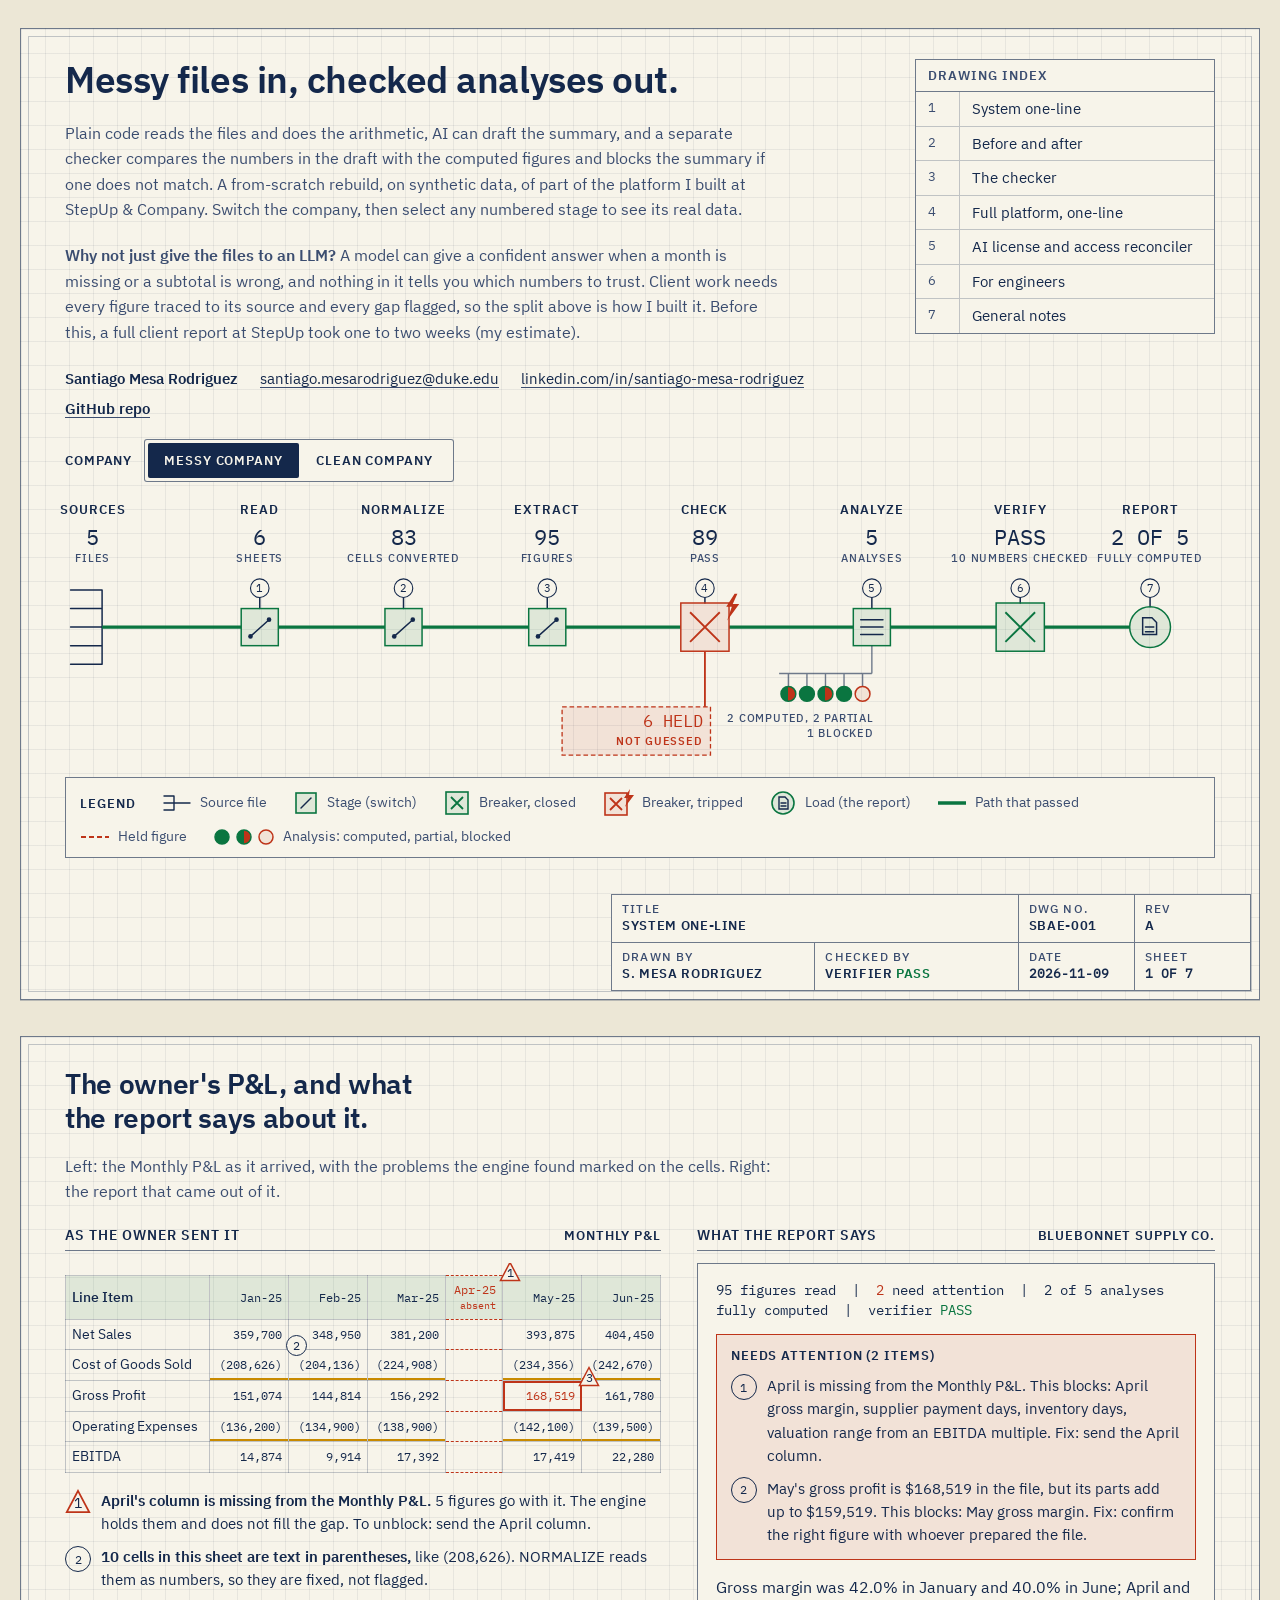
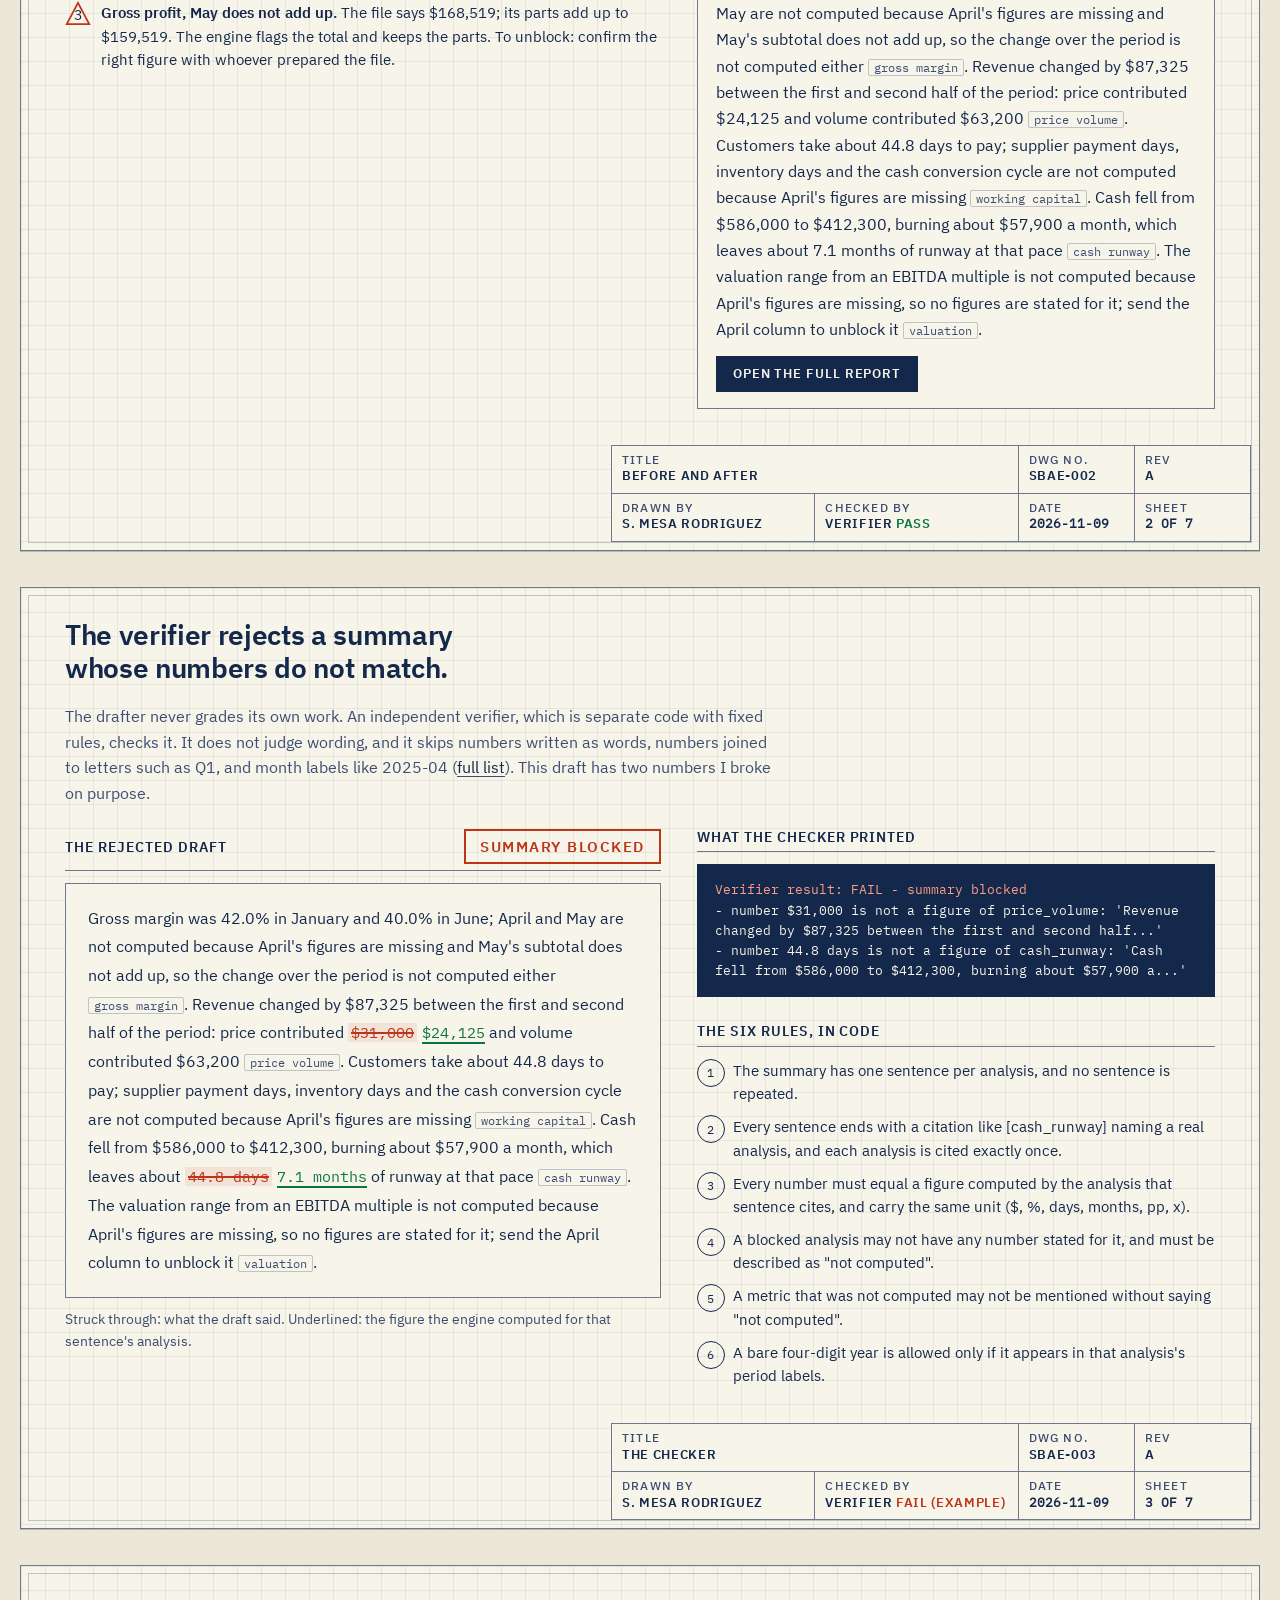
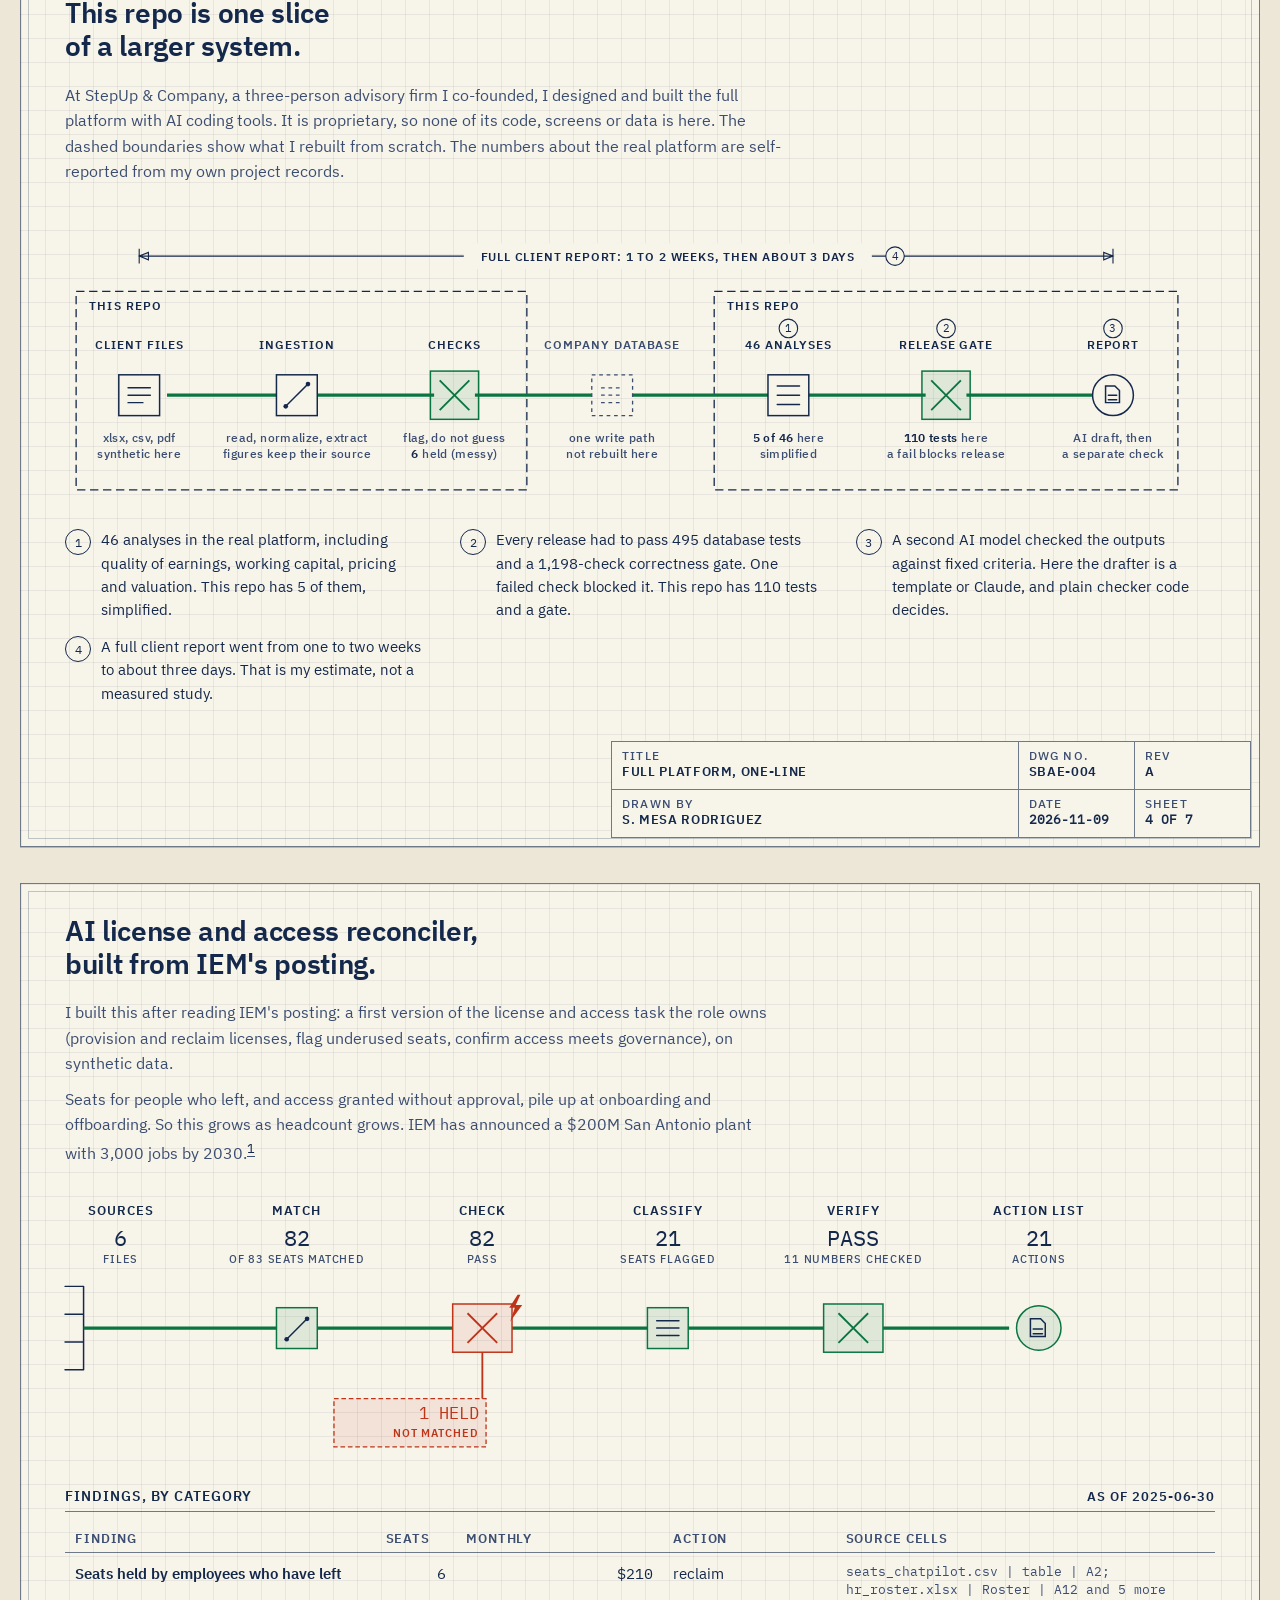
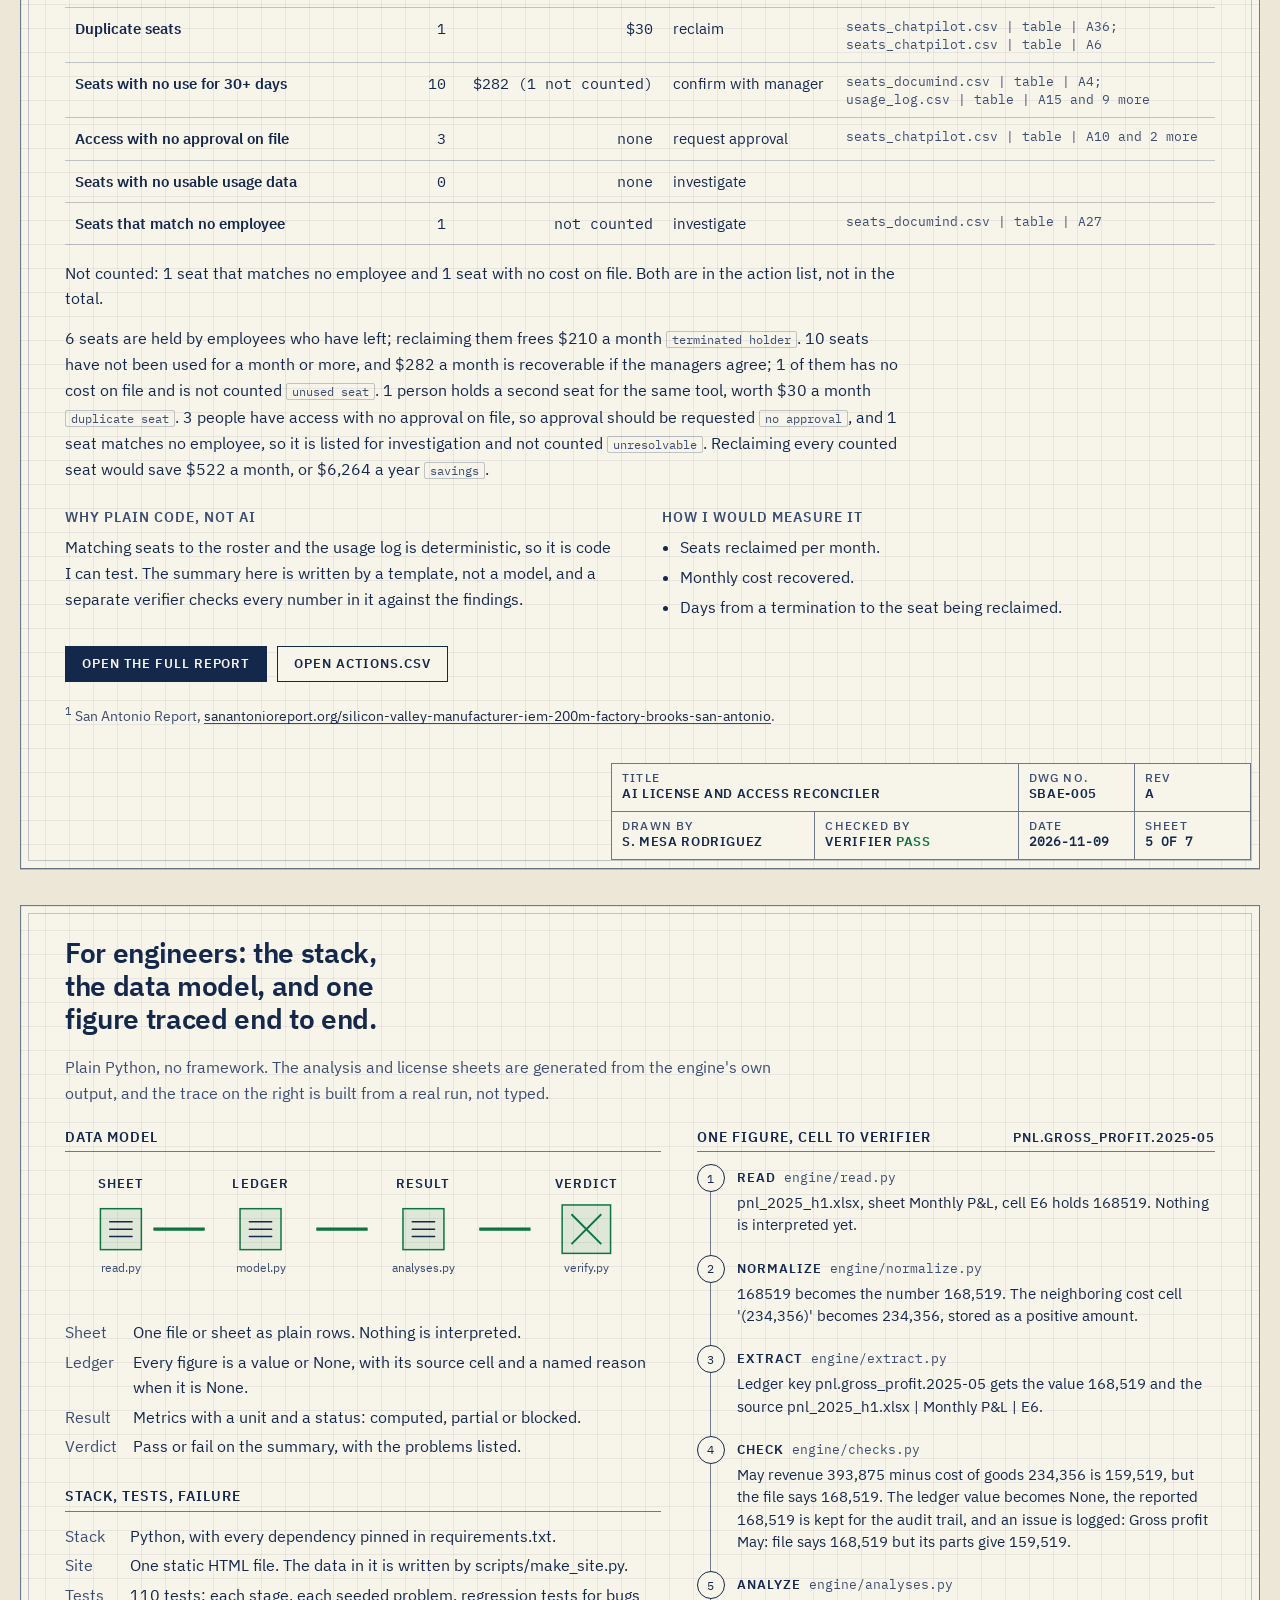
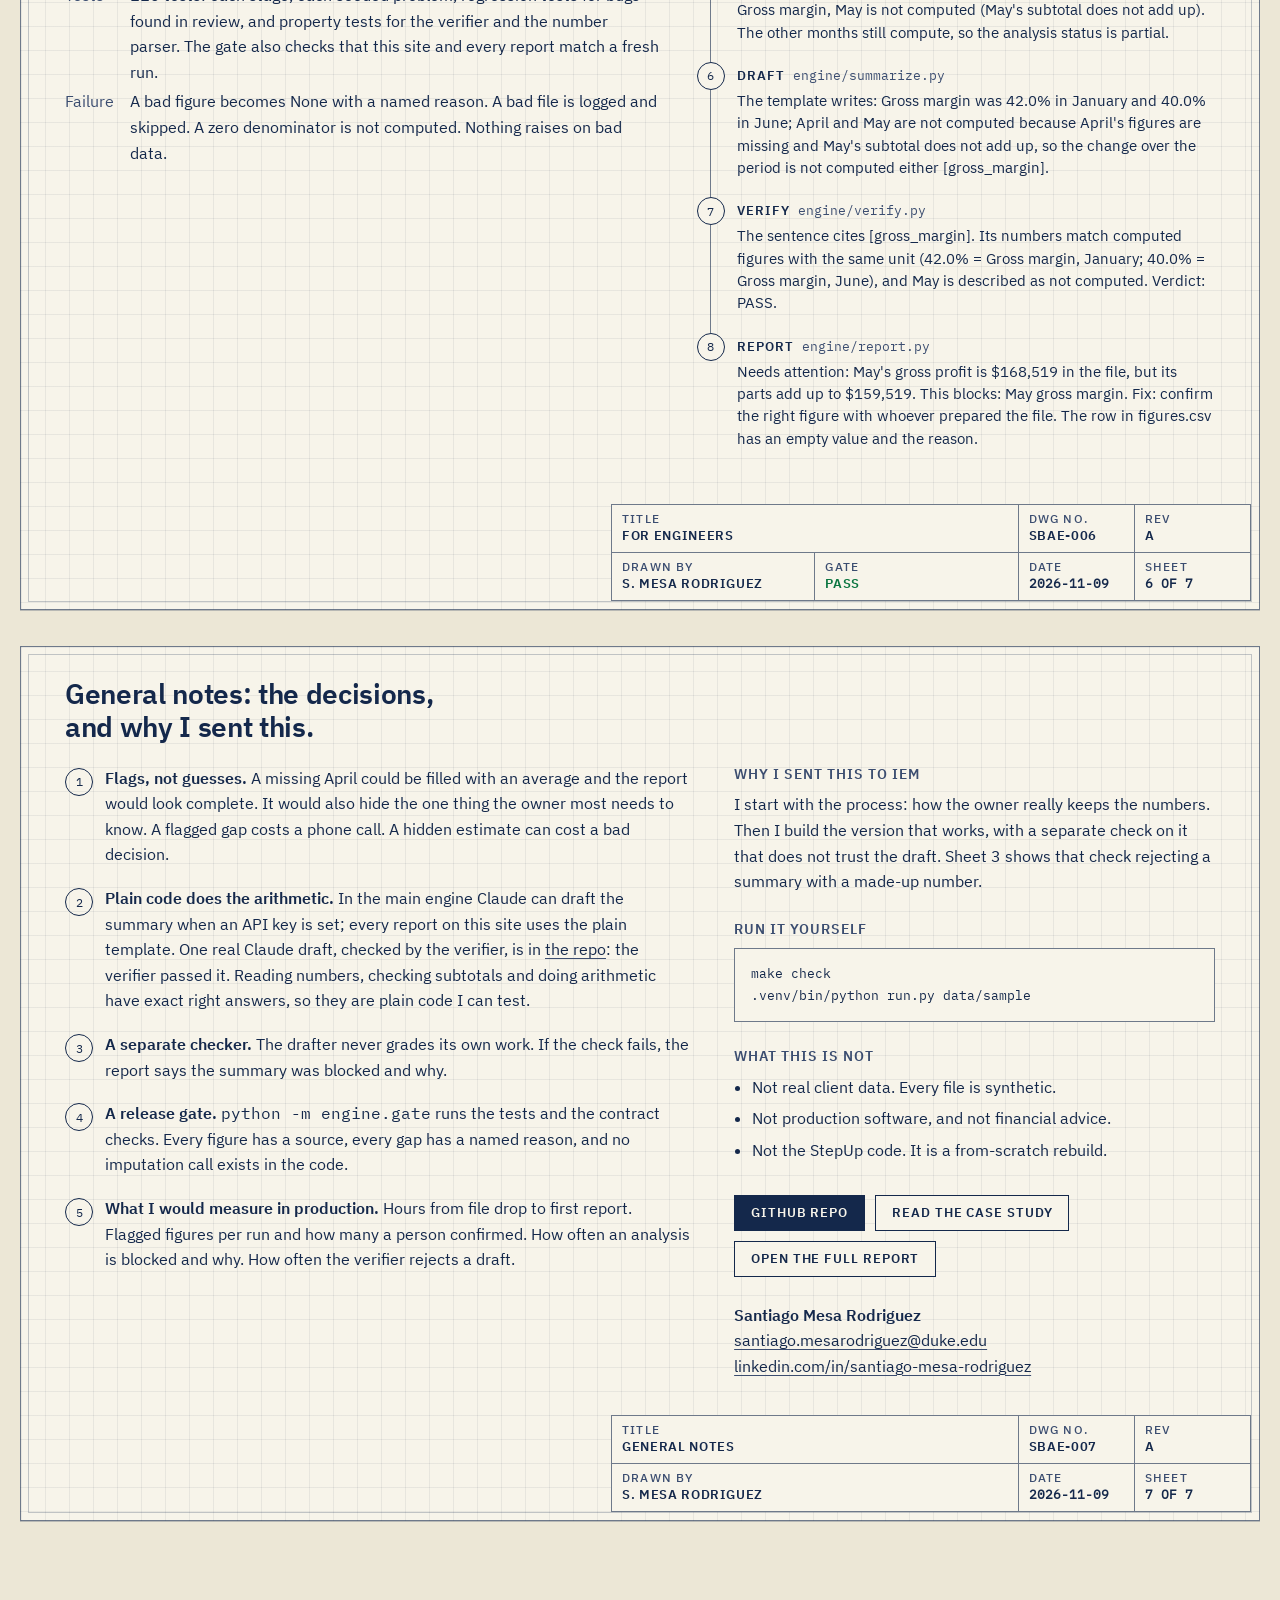
==== docs/index.html @ a78c42de "Analytics engine, summary verifier and license reconciler Reads a company's xlsx, csv and pdf files," ====
<!doctype html>
<html lang="en">
<head>
<meta charset="utf-8">
<meta name="viewport" content="width=device-width,initial-scale=1">
<title>Small Business Analytics Engine</title>
<meta name="description" content="An analysis engine for a small company's messy files: plain code reads and computes, AI can draft the summary, and a separate checker blocks any number that does not match. Plus an AI license and access reconciler. Synthetic data, by Santiago Mesa Rodriguez.">
<meta property="og:type" content="website">
<meta property="og:title" content="Small Business Analytics Engine">
<meta property="og:description" content="An analysis engine for a small company's messy files: plain code reads and computes, AI can draft the summary, and a separate checker blocks any number that does not match. Plus an AI license and access reconciler. Synthetic data, by Santiago Mesa Rodriguez.">
<meta property="og:image" content="https://santiagomesa200.github.io/small-business-analytics-engine/site-hero.png">
<meta property="og:url" content="https://santiagomesa200.github.io/small-business-analytics-engine/">
<meta name="twitter:card" content="summary_large_image">
<meta name="color-scheme" content="light dark">
<link rel="icon" href="data:image/svg+xml,%3Csvg xmlns='http://www.w3.org/2000/svg' viewBox='0 0 32 32'%3E%3Crect width='32' height='32' fill='%2314284b'/%3E%3Cpath d='M4 16H12M20 16H28' stroke='%234fd18b' stroke-width='3'/%3E%3Crect x='12' y='10' width='8' height='12' fill='none' stroke='%23f7f4ea' stroke-width='2'/%3E%3C/svg%3E">
<style>
@font-face{font-family:'IBM Plex Sans';font-weight:400;font-display:swap;src:url(fonts/IBMPlexSans-Regular.ttf) format('truetype')}
@font-face{font-family:'IBM Plex Sans';font-weight:500;font-display:swap;src:url(fonts/IBMPlexSans-Medium.ttf) format('truetype')}
@font-face{font-family:'IBM Plex Sans';font-weight:600;font-display:swap;src:url(fonts/IBMPlexSans-SemiBold.ttf) format('truetype')}
@font-face{font-family:'IBM Plex Mono';font-weight:400 500;font-display:swap;src:url(fonts/IBMPlexMono-Regular.ttf) format('truetype')}
:root{
  --paper:#ece7d6; --sheet:#f7f4ea; --grid:rgba(20,40,75,.07);
  --ink:#14284b; --ink2:#3b4d70; --hair:rgba(20,40,75,.6); --hair2:rgba(20,40,75,.24);
  --on:#0a7540; --on-bg:rgba(10,117,64,.1); --trip:#be3419; --trip-bg:rgba(190,52,25,.09);
  --amber:#7d4f00; --amber-line:#c88a00; --amber-bg:rgba(200,138,0,.14);
  --focus:#1d4fbf; --sel-bg:#0a7540; --sel-fg:#fff;
  --out:cubic-bezier(.16,1,.3,1);--sh:0 1px 0 var(--hair2);
  --sans:'IBM Plex Sans',system-ui,-apple-system,'Segoe UI',sans-serif;
  --cond:'IBM Plex Sans',system-ui,sans-serif;
  --mono:'IBM Plex Mono',ui-monospace,Menlo,Consolas,monospace;
}
@media (prefers-color-scheme:dark){:root:not([data-theme="light"]){
  --paper:#071530; --sheet:#0c2147; --grid:rgba(160,195,255,.07);
  --ink:#d9e6ff; --ink2:#a3b9e3; --hair:rgba(190,215,255,.6); --hair2:rgba(190,215,255,.24);
  --on:#4fd18b; --on-bg:rgba(79,209,139,.12); --trip:#ff8465; --trip-bg:rgba(255,132,101,.11);
  --amber:#f2bb52; --amber-line:#f2bb52; --amber-bg:rgba(242,187,82,.13);
  --focus:#9cc4ff; --sel-bg:#4fd18b; --sel-fg:#04210f; --sh:none;}}
:root[data-theme="dark"]{
  --paper:#071530; --sheet:#0c2147; --grid:rgba(160,195,255,.07);
  --ink:#d9e6ff; --ink2:#a3b9e3; --hair:rgba(190,215,255,.6); --hair2:rgba(190,215,255,.24);
  --on:#4fd18b; --on-bg:rgba(79,209,139,.12); --trip:#ff8465; --trip-bg:rgba(255,132,101,.11);
  --amber:#f2bb52; --amber-line:#f2bb52; --amber-bg:rgba(242,187,82,.13);
  --focus:#9cc4ff; --sel-bg:#4fd18b; --sel-fg:#04210f; --sh:none;}

*{box-sizing:border-box}
html{color-scheme:light dark;scrollbar-color:var(--ink2) var(--paper);scrollbar-width:thin;-webkit-text-size-adjust:100%}
:root[data-theme="dark"]{color-scheme:dark}
:root[data-theme="light"]{color-scheme:light}
body{margin:0;background:var(--paper);color:var(--ink);font:400 16px/1.6 var(--sans);font-variant-numeric:tabular-nums;-webkit-font-smoothing:antialiased}
::selection{background:var(--sel-bg);color:var(--sel-fg)}
::-webkit-scrollbar{width:12px;height:12px}::-webkit-scrollbar-track{background:var(--paper)}
::-webkit-scrollbar-thumb{background:var(--ink2);border:3px solid var(--paper);border-radius:8px}
a{color:var(--ink);text-decoration-thickness:1px;text-underline-offset:.2em;text-decoration-color:var(--ink2)}
a:not(.btn):hover{text-decoration-color:var(--on);color:var(--on)}
:where(a,button,.stage):focus-visible{outline:2px solid var(--focus);outline-offset:3px;border-radius:2px}
.stage:focus-visible{outline:none}
.stage:focus-visible .hit{stroke:var(--focus);stroke-width:2;stroke-dasharray:5 4}
.dl{font:600 12.5px/1.2 var(--cond);letter-spacing:.07em;text-transform:uppercase}#eng-key{white-space:nowrap}
.mono,code,pre{font-family:var(--mono)}
.skip{position:absolute;left:-999px;top:8px;background:var(--ink);color:var(--sheet);padding:8px 12px;z-index:9}
.skip:focus{left:8px}

main{max-width:1360px;margin:0 auto;padding:28px 20px 56px}
.sheet{position:relative;margin:0 0 36px;padding-bottom:8px!important;background-color:var(--sheet);
  background-image:linear-gradient(var(--grid) 1px,transparent 1px),linear-gradient(90deg,var(--grid) 1px,transparent 1px);
  background-size:24px 24px;border:1.5px solid var(--hair);padding:30px 44px 0;
  box-shadow:var(--sh)}
.sheet::before{content:"";position:absolute;inset:7px;border:1px solid var(--hair2);pointer-events:none}
.sheet>*{position:relative}
h1,h2,h3{font-weight:600;margin:0;text-wrap:balance;letter-spacing:-.012em}
h1{font-size:clamp(1.75rem,2.9vw,2.5rem);line-height:1.12;max-width:44ch}
h2{font-size:clamp(1.45rem,2.2vw,1.9rem);line-height:1.18;max-width:28ch}
h3{font:600 14px/1.2 var(--cond);letter-spacing:.07em;text-transform:uppercase;color:var(--ink2);margin:0 0 10px}
p{margin:0}
.lede{max-width:72ch;color:var(--ink2);margin-top:10px}
.sheet-head{display:grid;gap:10px;margin-bottom:22px}

/* hero */
.sheet>*{min-width:0}
.hero-grid{display:grid;grid-template-columns:minmax(0,1fr) 300px;gap:24px 48px;align-items:start}
.dindex{border:1.5px solid var(--hair);background:var(--sheet);font-size:14.5px}
.dindex h2{font:600 12.5px/1.2 var(--cond);letter-spacing:.08em;text-transform:uppercase;padding:8px 12px;border-bottom:1.5px solid var(--hair);margin:0;max-width:none;color:var(--ink2)}
.dindex ol{list-style:none;margin:0;padding:0}
.dindex li{display:grid;grid-template-columns:44px 1fr;border-bottom:1px solid var(--hair2)}.dindex li:last-child{border-bottom:0}
.dindex .sn{font:500 13px var(--mono);padding:7px 12px;border-right:1px solid var(--hair2);color:var(--ink2)}
.dindex a{padding:7px 12px;text-decoration:none;display:block;line-height:1.35}
.dindex a:hover{background:var(--ink);color:var(--sheet)}
.hero-top{display:flex;gap:18px 32px;justify-content:space-between;align-items:flex-end;flex-wrap:wrap;margin-top:18px}
.legend{list-style:none;margin:14px 0 0;padding:10px 14px;border:1px solid var(--hair);background:var(--sheet);display:flex;flex-wrap:wrap;gap:8px 26px;font-size:13.5px;color:var(--ink2);align-items:center}
.legend .lt{font:600 12.5px var(--cond);letter-spacing:.08em;text-transform:uppercase;color:var(--ink)}
.legend li{display:flex;align-items:center;gap:8px}
.legend svg{flex:none;overflow:visible}
.legend .ink{fill:none;stroke:var(--ink);stroke-width:1.4;stroke-linecap:round}
.author{display:flex;flex-wrap:wrap;gap:6px 22px;margin-top:12px;font-size:15px;align-items:center}
.author b{font-weight:600}
.author a.primary{font-weight:600}
.feeder{display:flex;align-items:center;gap:12px}
.switch{position:relative;display:inline-grid;grid-template-columns:1fr 1fr;border:1px solid var(--hair);background:var(--sheet);padding:3px;border-radius:3px}
.switch .thumb{position:absolute;top:3px;bottom:3px;left:3px;width:calc(50% - 3px);background:var(--ink);border-radius:2px;transition:transform .55s var(--out)}
.switch[data-co="clean"] .thumb{transform:translateX(100%)}
.switch button{position:relative;appearance:none;background:none;border:0;font:600 13px/1 var(--cond);letter-spacing:.07em;text-transform:uppercase;color:var(--ink);padding:11px 16px;min-width:140px;cursor:pointer;transition:color .3s var(--out)}
.switch button[aria-pressed="true"]{color:var(--sheet)}
.switch button:hover:not([aria-pressed="true"]){text-decoration:underline;text-underline-offset:.3em}
.dwrap{position:relative;margin-top:6px}
svg text{font-family:var(--cond);fill:var(--ink)}
.diagram{display:block;width:100%;height:auto;overflow:visible}
.diagram .nm{font-weight:600;font-size:13.5px;letter-spacing:.08em;text-anchor:middle}
.diagram .num{font:500 24px var(--mono);text-anchor:middle}
.diagram .sub{font-weight:500;font-size:12px;letter-spacing:.07em;text-anchor:middle;fill:var(--ink2)}
.diagram .base{fill:none;stroke:var(--hair);stroke-width:1.5}
.diagram .live{fill:none;stroke:var(--on);stroke-width:3.5;stroke-dasharray:1 1;stroke-dashoffset:1;transition:stroke-dashoffset .7s var(--out)}
.diagram .live.on{stroke-dashoffset:0}
.resetting .live{transition:none!important}
.node{fill:var(--sheet);stroke:var(--ink);stroke-width:1.6;transition:stroke .5s var(--out),fill .5s var(--out)}
.node[data-state="on"]{stroke:var(--on);fill:var(--on-bg)}
.node[data-state="trip"]{stroke:var(--trip);fill:var(--trip-bg)}
.ink{fill:none;stroke:var(--ink);stroke-width:1.6;stroke-linecap:round}
.xmark{fill:none;stroke:var(--ink);stroke-width:2;transition:stroke .5s var(--out)}
[data-state="on"]~.xmark,.xmark[data-state="on"]{stroke:var(--on)}
.xmark[data-state="trip"]{stroke:var(--trip)}
.hit{fill:transparent;stroke:transparent}
.stage{cursor:pointer}
.stage:hover .node,.stage[aria-expanded="true"] .node{stroke-width:2.6}
.bub{fill:var(--sheet);stroke:var(--ink);stroke-width:1.2}
.bubt{font:500 12px var(--mono);text-anchor:middle;fill:var(--ink)}
.stage[aria-expanded="true"] .bub{fill:var(--ink)}
.stage[aria-expanded="true"] .bubt{fill:var(--sheet)}
.held-line{fill:none;stroke:var(--trip);stroke-width:2;stroke-dasharray:1 1;stroke-dashoffset:1;transition:stroke-dashoffset .6s var(--out) .85s}
.held-box{fill:var(--trip-bg);stroke:var(--trip);stroke-width:1.4;stroke-dasharray:5 3}
.held-t{font:500 18px var(--mono);fill:var(--trip);text-anchor:end}
.held-s{font-weight:600;font-size:12px;letter-spacing:.08em;fill:var(--trip);text-anchor:end}
.trip-glyph{fill:var(--trip);transform-box:fill-box;transform-origin:50% 0}
.is-clean .held{opacity:0}.is-messy .held{opacity:1}
.is-messy .held-line{stroke-dashoffset:0}
.held{transition:opacity .3s}
.is-messy .trip-glyph.kick{animation:kick .42s var(--out)}
@keyframes kick{from{transform:translateY(-12px) rotate(-24deg);opacity:0}to{transform:none;opacity:1}}
.mini{stroke-width:1.6;stroke:var(--ink);fill:var(--sheet);transition:fill .5s var(--out),stroke .5s var(--out)}
.mini[data-state="computed"]{fill:var(--on);stroke:var(--on)}
.mini[data-state="partial"]{fill:url(#half);stroke:var(--on)}
.mini[data-state="blocked"]{fill:var(--trip-bg);stroke:var(--trip)}
.leg{font-weight:500;font-size:12px;letter-spacing:.07em;text-anchor:end;fill:var(--ink2)}
.vert{display:none;max-width:460px;margin:0 auto}
.vert .num,.vert .sub{text-anchor:start}
.hint{color:var(--ink2);font-size:14px;margin-top:0}
.ldot{stroke-width:1.5;stroke:var(--ink);fill:var(--sheet)}

/* callout */
.callout{margin-top:26px;border:1px solid var(--hair);background:var(--sheet);padding:20px 24px 22px;position:relative;scroll-margin-bottom:20px}
.callout[hidden]{display:none}
.callout-head{display:flex;align-items:center;gap:12px;margin-bottom:12px}
.callout-head h2{margin:0;font:600 15px/1.2 var(--cond);letter-spacing:.07em;text-transform:uppercase;max-width:none}
.bubble{display:inline-grid;place-items:center;width:26px;height:26px;border-radius:50%;border:1.2px solid var(--ink);font:500 12px var(--mono);flex:none}
.close{margin-left:auto;appearance:none;background:none;border:1px solid var(--hair2);color:var(--ink);font:600 12.5px var(--cond);letter-spacing:.07em;text-transform:uppercase;padding:6px 12px;cursor:pointer;border-radius:2px}
.close:hover{border-color:var(--ink)}
.callout-body{display:grid;gap:14px;font-size:15px;max-width:100ch}
.callout-body .big{font-size:16px}
.leader{position:absolute;inset:0;width:100%;height:100%;pointer-events:none;overflow:visible}
.leader path,.leader line{stroke:var(--ink);stroke-width:1.2;fill:none}
.leader circle{fill:var(--ink)}
.chips{display:flex;flex-wrap:wrap;gap:6px}
.chip{font:500 12.5px var(--mono);border:1px solid var(--hair2);padding:3px 8px;border-radius:2px;background:var(--sheet)}
.chip.trip{border-color:var(--trip);color:var(--trip);background:var(--trip-bg)}
.chip.on{border-color:var(--on);color:var(--on);background:var(--on-bg)}
.chip.partial{border-color:var(--amber-line);color:var(--amber);background:var(--amber-bg)}
.group{border-top:1px solid var(--hair2);padding-top:12px;display:grid;gap:8px}
.group:first-child{border-top:0;padding-top:0}
.kv{display:grid;grid-template-columns:max-content 1fr;gap:4px 16px;margin:0}
.kv dt{color:var(--ink2)}.kv dd{margin:0}
.src{font-size:14px;line-height:1.5;color:var(--ink2)}
.alist{list-style:none;margin:0;padding:0;display:grid;gap:12px}
.alist li{display:grid;gap:3px}
.metrics{font:400 13.5px/1.5 var(--mono);color:var(--ink)}
.cite{font:500 12px var(--mono);color:var(--ink2);border:1px solid var(--hair2);padding:0 5px;border-radius:2px;white-space:nowrap}
.summary{font-size:15.5px;line-height:1.7}
.btnrow{display:flex;flex-wrap:wrap;gap:10px}
a.btn{display:inline-block;border:1px solid var(--ink);padding:9px 16px;font:600 13px/1.2 var(--cond);letter-spacing:.07em;text-transform:uppercase;text-decoration:none;color:var(--ink);background:var(--sheet);transition:background .25s var(--out),color .25s var(--out)}
a.btn:hover{background:var(--ink);color:var(--sheet)}
a.btn.solid{background:var(--ink);color:var(--sheet)}
a.btn.solid:hover{background:var(--on);border-color:var(--on);color:var(--sel-fg)}
@media (prefers-color-scheme:dark){:root:not([data-theme="light"]) a.btn.solid:hover{color:#04210f}}

/* sheet 2 */
.two{display:grid;grid-template-columns:minmax(0,1.15fr) minmax(0,1fr);gap:36px;align-items:start}
.panel-t{display:flex;justify-content:space-between;align-items:baseline;gap:12px;border-bottom:1px solid var(--hair);padding-bottom:6px;margin-bottom:12px}
.panel-t h3{margin:0;color:var(--ink)}
.scrollx{overflow-x:auto;padding-top:12px}
table.pnl{border-collapse:collapse;width:100%;font:400 12px/1.3 var(--mono);min-width:520px}
.pnl th,.pnl td{border:1px solid var(--hair2);padding:6px 6px;text-align:right;position:relative;white-space:nowrap}
.pnl th:first-child,.pnl td:first-child{text-align:left;font-family:var(--sans);font-size:13.5px}
.pnl th{font-weight:500;background:var(--on-bg);color:var(--ink)}
.pnl td.trip{outline:2px solid var(--trip);outline-offset:-2px;color:var(--trip);font-weight:500}
.pnl .absent{border:1.5px dashed var(--trip)}
.pnl tr.gone th,.pnl tr.gone td{border:1.5px dashed var(--trip);color:var(--trip);text-align:left;font-family:var(--sans)}
.pnl th.absent{color:var(--trip)}
.pnl td.fixed{box-shadow:inset 0 -2px 0 var(--amber-line)}
.pnl .pin{position:absolute;top:-15px;right:-19px;z-index:2;width:22px;height:21px;color:var(--ink)}
.pin svg{display:block;overflow:visible}.pin .tri{fill:var(--sheet);stroke:var(--trip);stroke-width:1.5}.pin text{font:500 12px var(--mono);text-anchor:middle;fill:var(--ink)}
.pnl .pin.c{border-radius:50%;border:1.2px solid var(--ink);background:var(--sheet);font:500 12px/19px var(--mono);text-align:center;width:21px;height:21px}
.pnl.stack{min-width:0}.pnl.stack .pin{right:3px;top:-11px}.pnl.stack tr.gone th{position:relative}.pnl.stack tr.gone .pin{top:4px;right:6px}.pnl.stack th.mh{background:var(--on-bg);text-align:left;font-family:var(--sans);font-weight:600}
.dnotes{list-style:none;margin:16px 0 0;padding:0;display:grid;gap:10px;font-size:14.5px}
.dnotes li{display:grid;grid-template-columns:26px 1fr;gap:10px;align-items:start}
.dnotes .bubble{margin-top:1px}.dtri{display:block}.dtri svg{width:26px;height:25px}.dtri .tri{fill:var(--sheet);stroke:var(--trip);stroke-width:1.5}.dtri text{font:500 12px var(--mono);text-anchor:middle;fill:var(--ink)}
.dnotes .fx{color:var(--amber)}
.report-mini{border:1px solid var(--hair);padding:16px 18px;background:var(--sheet);display:grid;gap:14px}
.report-mini .line{font:500 13.5px/1.5 var(--mono)}
.report-mini .line .t{color:var(--trip)}.report-mini .line .g{color:var(--on)}
.attn{list-style:none;margin:0;padding:0;display:grid;gap:10px;font-size:14.5px}
.attn li{display:grid;grid-template-columns:26px 1fr;gap:10px}
.attn.none li{display:block}
.attn-box{border:1px solid var(--trip);background:var(--trip-bg);padding:12px 14px;display:grid;gap:10px}
.attn-box.ok{border-color:var(--on);background:var(--on-bg)}
.attn-box h4{margin:0;font:600 13px var(--cond);letter-spacing:.07em;text-transform:uppercase}

/* sheet 3 */
.stamp{display:inline-block;border:2px solid var(--trip);color:var(--trip);font:600 15px/1 var(--cond);letter-spacing:.1em;text-transform:uppercase;padding:8px 14px}
.draft{border:1px solid var(--hair);background:var(--sheet);padding:20px 22px;font-size:15.5px;line-height:1.85}
.wrong{color:var(--trip);text-decoration:line-through;text-decoration-thickness:2px;font-family:var(--mono);font-size:.94em;background:var(--trip-bg);padding:0 3px}
.right{color:var(--on);font-family:var(--mono);font-size:.94em;font-weight:500;margin-left:5px;border-bottom:2px solid var(--on)}
.log{font:400 13px/1.55 var(--mono);background:var(--ink);color:var(--sheet);padding:16px 18px;margin:0;white-space:pre-wrap;overflow-wrap:anywhere}
.log .f{color:#ff9d84}
:root[data-theme="dark"] .log{background:#04102a;color:var(--ink)}
@media (prefers-color-scheme:dark){:root:not([data-theme="light"]) .log{background:#04102a;color:var(--ink)}}
.rules{list-style:none;counter-reset:r;margin:0;padding:0;display:grid;gap:10px;font-size:14.5px}
.rules li{display:grid;grid-template-columns:26px 1fr;gap:10px;counter-increment:r}
.rules li::before{content:counter(r);display:grid;place-items:center;width:26px;height:26px;border-radius:50%;border:1.2px solid var(--ink);font:500 12px var(--mono)}

/* sheet 4 */
.plat{display:block;width:100%;height:auto;min-width:920px;overflow:visible}
.plat .nm{font-weight:600;font-size:13px;letter-spacing:.08em;text-anchor:middle}
.plat .cap{font-weight:500;font-size:13px;text-anchor:middle;fill:var(--ink2);letter-spacing:.03em}
.plat .cap tspan{font-family:inherit;font-weight:600;fill:var(--ink)}
.plat .tab{font-weight:600;font-size:12.5px;letter-spacing:.1em;fill:var(--ink)}
.plat .bd{fill:none;stroke:var(--ink);stroke-width:1.4;stroke-dasharray:9 5}
.plat .ghost{fill:none;stroke:var(--ink2);stroke-width:1.4;stroke-dasharray:4 4}
.plat .dim{stroke:var(--ink);stroke-width:1.2;fill:none}
.plat .on{fill:none;stroke:var(--on);stroke-width:3.5}
.plat .off{fill:var(--sheet);stroke:var(--ink);stroke-width:1.6}
.plat .meta{font:500 13.5px var(--sans);fill:var(--ink)}
.plat .dimt{font-weight:600;font-size:12.5px;letter-spacing:.07em;text-anchor:middle}
.plat-v,.lic-v{display:none}
.vbus{display:block;max-width:460px;margin:0 auto;height:auto}
.vbus .nm,.vbus .num,.vbus .sub,.vbus .cap{text-anchor:start}
.vbus .nm{font-weight:600;font-size:13.5px;letter-spacing:.08em}.vbus .num{font:500 18px var(--mono)}.vbus .cap{font-weight:500;font-size:12.5px;fill:var(--ink2)}
.vbus .bd{fill:none;stroke:var(--ink);stroke-width:1.4;stroke-dasharray:9 5}
.vbus .tab{font-weight:600;font-size:12.5px;letter-spacing:.1em;fill:var(--ink);text-anchor:end}
.vbus .ghost{fill:none;stroke:var(--ink2);stroke-width:1.4;stroke-dasharray:4 4}
.vbus .dimt{font-weight:600;font-size:12px;letter-spacing:.07em;text-anchor:middle;fill:var(--ink)}
.vbus .off{fill:var(--sheet);stroke:var(--ink);stroke-width:1.6}
.ft{border-collapse:collapse;width:100%;font-size:14.5px;table-layout:fixed}
.ft th{text-align:left;font:600 12.5px var(--cond);letter-spacing:.07em;text-transform:uppercase;color:var(--ink2);border-bottom:1.5px solid var(--hair);padding:6px 10px}
.ft td{border-bottom:1px solid var(--hair2);padding:9px 10px;vertical-align:top}
.ft .n{text-align:right;font-family:var(--mono);white-space:nowrap}.ft .s{font:400 12.5px/1.45 var(--mono);color:var(--ink2);overflow-wrap:anywhere}
.ft col.c1{width:27%}.ft col.c2{width:7%}.ft col.c3{width:18%}.ft col.c4{width:15%}
.savings{margin:16px 0 0;font-size:15.5px;max-width:84ch}
.trace{list-style:none;margin:0;padding:0;counter-reset:t}
.trace li{display:grid;grid-template-columns:28px 1fr;gap:12px;position:relative;padding-bottom:18px;counter-increment:t}
.trace li::before{content:counter(t);display:grid;place-items:center;width:26px;height:26px;border-radius:50%;border:1.2px solid var(--ink);font:500 12px var(--mono);background:var(--sheet);position:relative;z-index:1}
.trace li:not(:last-child)::after{content:"";position:absolute;left:13px;top:28px;bottom:0;width:1px;background:var(--hair)}
.trace .st{font:600 12.5px var(--cond);letter-spacing:.08em;text-transform:uppercase}.trace .fl{font:400 12.5px var(--mono);color:var(--ink2);margin-left:8px}
.trace p{margin:2px 0 0;font-size:14.5px;line-height:1.55;overflow-wrap:anywhere}
.fn{font-size:13.5px;color:var(--ink2);margin-top:20px;max-width:100ch;overflow-wrap:anywhere}
.measure{margin:6px 0 0;padding-left:1.1em}.measure li{margin:0 0 4px}
.lic-notes{display:grid;grid-template-columns:repeat(2,minmax(0,1fr));gap:30px 44px;margin-top:26px}

/* sheet 5 */
.notes3{display:grid;grid-template-columns:minmax(0,1.3fr) minmax(0,1fr);gap:44px;align-items:start}
.nlist{list-style:none;margin:0;padding:0;display:grid;gap:18px;counter-reset:n}
.nlist li{display:grid;grid-template-columns:28px 1fr;gap:12px;counter-increment:n}
.nlist li::before{content:counter(n);display:grid;place-items:center;width:26px;height:26px;border-radius:50%;border:1.2px solid var(--ink);font:500 12px var(--mono);margin-top:2px}
.nlist b{font-weight:600}
pre.run{margin:10px 0 0;border:1px solid var(--hair);background:var(--sheet);padding:14px 16px;font-size:13px;line-height:1.7;overflow-x:auto}
.side{display:grid;gap:26px}
.not li{margin:0 0 6px}
.not{margin:0;padding-left:1.1em}

/* title block */
.tbwrap{display:flex;justify-content:flex-end;margin:36px -36px 0}
.tb{width:min(640px,100%);margin:0;display:grid;grid-template-columns:1.4fr 1.4fr .8fr .8fr;border-top:1.5px solid var(--hair);border-left:1.5px solid var(--hair);background:var(--sheet)}
.tb>div{border-right:1.5px solid var(--hair);border-bottom:1.5px solid var(--hair);padding:7px 10px 8px;min-width:0}
.tb span{display:block;font:500 12px/1.2 var(--cond);letter-spacing:.1em;text-transform:uppercase;color:var(--ink2)}
.tb b{display:block;font:600 13px/1.35 var(--cond);letter-spacing:.05em;text-transform:uppercase;overflow-wrap:anywhere}
.tb .w2{grid-column:span 2}
.tb .pass{color:var(--on)}.tb .fail{color:var(--trip)}.tb .who{color:var(--ink)}
.tb .sheetno{font-family:var(--mono);letter-spacing:0}

@media (max-width:1100px){.lic-notes{grid-template-columns:minmax(0,1fr)}.sheet{padding:26px 28px 0}.tbwrap{margin:36px -20px 0}.two,.notes3{grid-template-columns:minmax(0,1fr);gap:34px}}
@media (max-width:900px){
  .diagram.horiz{display:none}.vert{display:block}
  .plat-h{display:none}.plat-v,.lic-v{display:block}
  .leader{display:none}
  .hero-top{align-items:flex-start}
  .hero-grid{grid-template-columns:minmax(0,1fr)}
}
@media (max-width:760px){
  main{padding:14px 12px 28px}
  body{font-size:16px}
  .sheet{padding:22px 18px 0;margin-bottom:26px}
  .sheet::before{inset:5px}
  .switch{width:100%}.switch button{min-width:0;padding:13px 8px}
  .feeder{width:100%;flex-direction:column;align-items:stretch;gap:6px}
  .tbwrap{margin:28px -10px 0}
  .tb{width:100%;grid-template-columns:1fr 1fr}
  .tb .w2{grid-column:span 2}
  .callout{padding:16px 16px 18px}
  .kv{grid-template-columns:1fr}
  .ft,.ft tbody,.ft tr,.ft td{display:block}.ft thead,.ft col{display:none}.ft tr{border-bottom:1px solid var(--hair);padding:8px 0}.ft td{border:0;padding:2px 10px}.ft .n{text-align:left}
  .lic-notes{grid-template-columns:minmax(0,1fr)}.ft td[data-label]::before{content:attr(data-label) ': ';color:var(--ink2);font-family:var(--sans)}
  .author{flex-direction:column;align-items:flex-start;gap:6px}
}
@media (prefers-reduced-motion:reduce){*,*::before,*::after{transition:none!important;animation:none!important;scroll-behavior:auto!important}}
</style>
</head>
<body>
<svg width="0" height="0" style="position:absolute" aria-hidden="true" focusable="false"><defs><linearGradient id="half" x1="0" x2="1" y1="0" y2="0"><stop offset=".5" stop-color="var(--on)"/><stop offset=".5" stop-color="var(--trip)"/></linearGradient></defs></svg>
<a class="skip" href="#sheet-2">Skip to the before and after</a>
<main>

<!-- SHEET 1 -->
<section class="sheet" id="sheet-1" aria-labelledby="h-1">
  <div class="hero-grid">
    <div class="sheet-head" style="margin:0">
      <h1 id="h-1">Messy files in, checked analyses out.</h1>
      <p class="lede">Plain code reads the files and does the arithmetic, AI can draft the summary, and a separate checker compares the numbers in the draft with the computed figures and blocks the summary if one does not match. A from-scratch rebuild, on synthetic data, of part of the platform I built at StepUp &amp; Company. Switch the company, then select any numbered stage to see its real data.</p>
      <p class="lede"><b>Why not just give the files to an LLM?</b> A model can give a confident answer when a month is missing or a subtotal is wrong, and nothing in it tells you which numbers to trust. Client work needs every figure traced to its source and every gap flagged, so the split above is how I built it. Before this, a full client report at StepUp took one to two weeks (my estimate).</p>
      <div class="author">
        <span><b>Santiago Mesa Rodriguez</b></span>
        <a href="mailto:santiago.mesarodriguez@duke.edu">santiago.mesarodriguez@duke.edu</a>
        <a href="https://www.linkedin.com/in/santiago-mesa-rodriguez">linkedin.com/in/santiago-mesa-rodriguez</a>
        <a class="primary" href="https://github.com/santiagomesa200/small-business-analytics-engine">GitHub repo</a>
      </div>
    </div>
    <nav class="dindex" aria-label="Drawing index">
      <h2>Drawing index</h2>
      <ol>
        <li><span class="sn">1</span><a href="#sheet-1">System one-line</a></li>
        <li><span class="sn">2</span><a href="#sheet-2">Before and after</a></li>
        <li><span class="sn">3</span><a href="#sheet-3">The checker</a></li>
        <li><span class="sn">4</span><a href="#sheet-4">Full platform, one-line</a></li>
        <li><span class="sn">5</span><a href="#sheet-5">AI license and access reconciler</a></li>
        <li><span class="sn">6</span><a href="#sheet-6">For engineers</a></li>
        <li><span class="sn">7</span><a href="#sheet-7">General notes</a></li>
      </ol>
    </nav>
  </div>
  <div class="hero-top">
    <div class="feeder" role="group" aria-label="Choose which company the engine runs on">
      <span class="dl" id="feeder-l">Company</span>
      <div class="switch" id="switch" data-co="messy">
        <span class="thumb" aria-hidden="true"></span>
        <button type="button" data-co="messy" aria-pressed="true">Messy company</button>
        <button type="button" data-co="clean" aria-pressed="false">Clean company</button>
      </div>
    </div>
  </div>

  <div class="dwrap is-messy" id="dwrap">
    <p class="sr" id="dtext" hidden></p>
    <!-- desktop one-line -->
    <svg class="diagram horiz" id="svg-h" viewBox="0 0 1240 296" role="group" aria-label="One-line diagram of the engine. Seven stages in a row, each selectable." aria-describedby="dtext">
      <!-- sources -->
      <g>
        <text class="nm" x="30" y="28">SOURCES</text>
        <text class="num" data-b="src.n" x="30" y="62"></text><text class="sub" data-b="src.l" x="30" y="80"></text>
        <path class="ink" d="M6 110H40M6 130H40M6 150H40M6 170H40M6 190H40M40 110V190"/>
        <path class="base" d="M40 150H190"/>
        <path class="live on" data-live="0" pathLength="1" d="M40 150H190"/>
      </g>
      <!-- segments -->
      <g>
        <path class="base" d="M230 150H345M385 150H500M540 150H664M716 150H850M890 150H1004M1056 150H1148"/>
        <path class="live on" data-live="1" pathLength="1" d="M230 150H345"/>
        <path class="live on" data-live="2" pathLength="1" d="M385 150H500"/>
        <path class="live on" data-live="3" pathLength="1" d="M540 150H664"/>
        <path class="live on" data-live="4" pathLength="1" d="M716 150H850"/>
        <path class="live on" data-live="5" pathLength="1" d="M890 150H1004"/>
        <path class="live on" data-live="6" pathLength="1" d="M1056 150H1148"/>
      </g>
      <!-- 1 READ -->
      <g class="stage" data-stage="read" role="button" tabindex="0" aria-expanded="false" aria-label="Stage 1, READ. Show its data.">
        <rect class="hit" x="140" y="4" width="140" height="184"/>
        <text class="nm" x="210" y="28">READ</text>
        <text class="num" data-b="read.n" x="210" y="62"></text><text class="sub" data-b="read.l" x="210" y="80"></text>
        <path class="ink" d="M210 118V130"/><circle class="bub" cx="210" cy="108" r="10"/><text class="bubt" x="210" y="112">1</text>
        <rect class="node" data-state="on" x="190" y="130" width="40" height="40"/>
        <path class="ink" d="M200 160L220 142"/><circle cx="200" cy="160" r="2.5" fill="var(--ink)"/><circle cx="220" cy="142" r="2.5" fill="var(--ink)"/>
      </g>
      <!-- 2 NORMALIZE -->
      <g class="stage" data-stage="norm" role="button" tabindex="0" aria-expanded="false" aria-label="Stage 2, NORMALIZE. Show its data.">
        <rect class="hit" x="295" y="4" width="140" height="184"/>
        <text class="nm" x="365" y="28">NORMALIZE</text>
        <text class="num" data-b="norm.n" x="365" y="62"></text><text class="sub" data-b="norm.l" x="365" y="80"></text>
        <path class="ink" d="M365 118V130"/><circle class="bub" cx="365" cy="108" r="10"/><text class="bubt" x="365" y="112">2</text>
        <rect class="node" data-state="on" x="345" y="130" width="40" height="40"/>
        <path class="ink" d="M355 160L375 142"/><circle cx="355" cy="160" r="2.5" fill="var(--ink)"/><circle cx="375" cy="142" r="2.5" fill="var(--ink)"/>
      </g>
      <!-- 3 EXTRACT -->
      <g class="stage" data-stage="ext" role="button" tabindex="0" aria-expanded="false" aria-label="Stage 3, EXTRACT. Show its data.">
        <rect class="hit" x="450" y="4" width="140" height="184"/>
        <text class="nm" x="520" y="28">EXTRACT</text>
        <text class="num" data-b="ext.n" x="520" y="62"></text><text class="sub" data-b="ext.l" x="520" y="80"></text>
        <path class="ink" d="M520 118V130"/><circle class="bub" cx="520" cy="108" r="10"/><text class="bubt" x="520" y="112">3</text>
        <rect class="node" data-state="on" x="500" y="130" width="40" height="40"/>
        <path class="ink" d="M510 160L530 142"/><circle cx="510" cy="160" r="2.5" fill="var(--ink)"/><circle cx="530" cy="142" r="2.5" fill="var(--ink)"/>
      </g>
      <!-- 4 CHECK breaker -->
      <g class="stage" data-stage="check" role="button" tabindex="0" aria-expanded="false" aria-label="Stage 4, CHECK breaker. Show its data.">
        <rect class="hit" x="620" y="4" width="140" height="184"/>
        <text class="nm" x="690" y="28">CHECK</text>
        <text class="num" data-b="check.n" x="690" y="62"></text><text class="sub" data-b="check.l" x="690" y="80"></text>
        <path class="ink" d="M690 118V124"/><circle class="bub" cx="690" cy="108" r="10"/><text class="bubt" x="690" y="112">4</text>
        <rect class="node" id="n-check" data-state="trip" x="664" y="124" width="52" height="52"/>
        <path class="xmark" id="x-check" data-state="trip" d="M674 134L706 166M706 134L674 166"/>
        <path class="trip-glyph held" d="M722 114l-9 14h6l-5 15 13-18h-7l5-11z"/>
      </g>
      <g class="held">
        <path class="held-line" pathLength="1" d="M690 176V236"/>
        <rect class="held-box" x="536" y="236" width="160" height="52"/>
        <text class="held-t" data-b="check.held" x="688" y="258"></text>
        <text class="held-s" x="688" y="277">NOT GUESSED</text>
      </g>
      <!-- 5 ANALYZE -->
      <g class="stage" data-stage="ana" role="button" tabindex="0" aria-expanded="false" aria-label="Stage 5, ANALYZE. Show its data.">
        <rect class="hit" x="760" y="4" width="140" height="184"/>
        <text class="nm" x="870" y="28">ANALYZE</text>
        <text class="num" data-b="ana.n" x="870" y="62"></text><text class="sub" data-b="ana.l" x="870" y="80"></text>
        <path class="ink" d="M870 118V130"/><circle class="bub" cx="870" cy="108" r="10"/><text class="bubt" x="870" y="112">5</text>
        <rect class="node" data-state="on" x="850" y="130" width="40" height="40"/>
        <path class="ink" d="M858 142H882M858 150H882M858 158H882"/>
      </g>
      <g>
        <path class="base" d="M870 170V200M770 200H870M780 200V214M800 200V214M820 200V214M840 200V214M860 200V214"/>
        <circle class="mini" data-mini="0" cx="780" cy="222" r="8"/><circle class="mini" data-mini="1" cx="800" cy="222" r="8"/>
        <circle class="mini" data-mini="2" cx="820" cy="222" r="8"/><circle class="mini" data-mini="3" cx="840" cy="222" r="8"/>
        <circle class="mini" data-mini="4" cx="860" cy="222" r="8"/>
        <text class="leg" data-b="ana.leg1" x="872" y="252"></text><text class="leg" data-b="ana.leg2" x="872" y="268"></text>
      </g>
      <!-- 6 VERIFY breaker -->
      <g class="stage" data-stage="ver" role="button" tabindex="0" aria-expanded="false" aria-label="Stage 6, VERIFY breaker. Show its data.">
        <rect class="hit" x="960" y="4" width="140" height="184"/>
        <text class="nm" x="1030" y="28">VERIFY</text>
        <text class="num" data-b="ver.n" x="1030" y="62"></text><text class="sub" data-b="ver.l" x="1030" y="80"></text>
        <path class="ink" d="M1030 118V124"/><circle class="bub" cx="1030" cy="108" r="10"/><text class="bubt" x="1030" y="112">6</text>
        <rect class="node" id="n-ver" data-state="on" x="1004" y="124" width="52" height="52"/>
        <path class="xmark" id="x-ver" data-state="on" d="M1014 134L1046 166M1046 134L1014 166"/>
      </g>
      <!-- 7 REPORT load -->
      <g class="stage" data-stage="rep" role="button" tabindex="0" aria-expanded="false" aria-label="Stage 7, REPORT load. Show its data.">
        <rect class="hit" x="1100" y="4" width="140" height="184"/>
        <text class="nm" x="1170" y="28">REPORT</text>
        <text class="num" data-b="rep.n" x="1170" y="62"></text><text class="sub" data-b="rep.l" x="1170" y="80"></text>
        <path class="ink" d="M1170 118V128"/><circle class="bub" cx="1170" cy="108" r="10"/><text class="bubt" x="1170" y="112">7</text>
        <circle class="node" data-state="on" cx="1170" cy="150" r="22"/>
        <path class="ink" d="M1162 140h10l5 5v13h-15zM1165 150h9M1165 155h9"/>
      </g>
    </svg>

    <!-- mobile vertical bus -->
    <svg class="diagram vert" id="svg-v" viewBox="0 0 360 700" role="group" aria-label="One-line diagram of the engine, drawn vertically. Seven stages, each selectable." aria-describedby="dtext">
      <g>
        <path class="ink" d="M6 14H26M6 24H26M6 34H26M6 44H26M6 54H26M26 14V54"/>
        <text class="nm" x="70" y="30" style="text-anchor:start">SOURCES</text>
        <text x="70" y="50" style="text-anchor:start"><tspan class="num" data-b="src.n" style="font-size:18px"></tspan><tspan class="sub" data-b="src.l" dx="6" style="text-anchor:start"></tspan></text>
        <path class="base" d="M26 34H34V92"/><path class="live on" data-live="0" pathLength="1" d="M26 34H34V92"/>
      </g>
      <g class="stage" data-stage="read" role="button" tabindex="0" aria-expanded="false" aria-label="Stage 1, READ. Show its data.">
        <rect class="hit" x="2" y="92" width="356" height="62"/>
        <rect class="node" data-state="on" x="14" y="92" width="40" height="40"/><path class="ink" d="M24 122L44 104"/><circle cx="24" cy="122" r="2.5" fill="var(--ink)"/><circle cx="44" cy="104" r="2.5" fill="var(--ink)"/>
        <text class="nm" x="70" y="108" style="text-anchor:start">READ</text>
        <text x="70" y="130" style="text-anchor:start"><tspan class="num" data-b="read.n" style="font-size:18px"></tspan><tspan class="sub" data-b="read.l" dx="6" style="text-anchor:start"></tspan></text>
        <circle class="bub" cx="338" cy="112" r="10"/><text class="bubt" x="338" y="116">1</text>
      </g>
      <path class="base" d="M34 132V176"/><path class="live on" data-live="1" pathLength="1" d="M34 132V176"/>
      <g class="stage" data-stage="norm" role="button" tabindex="0" aria-expanded="false" aria-label="Stage 2, NORMALIZE. Show its data.">
        <rect class="hit" x="2" y="176" width="356" height="62"/>
        <rect class="node" data-state="on" x="14" y="176" width="40" height="40"/><path class="ink" d="M24 206L44 188"/><circle cx="24" cy="206" r="2.5" fill="var(--ink)"/><circle cx="44" cy="188" r="2.5" fill="var(--ink)"/>
        <text class="nm" x="70" y="192" style="text-anchor:start">NORMALIZE</text>
        <text x="70" y="214" style="text-anchor:start"><tspan class="num" data-b="norm.n" style="font-size:18px"></tspan><tspan class="sub" data-b="norm.l" dx="6" style="text-anchor:start"></tspan></text>
        <circle class="bub" cx="338" cy="196" r="10"/><text class="bubt" x="338" y="200">2</text>
      </g>
      <path class="base" d="M34 216V260"/><path class="live on" data-live="2" pathLength="1" d="M34 216V260"/>
      <g class="stage" data-stage="ext" role="button" tabindex="0" aria-expanded="false" aria-label="Stage 3, EXTRACT. Show its data.">
        <rect class="hit" x="2" y="260" width="356" height="62"/>
        <rect class="node" data-state="on" x="14" y="260" width="40" height="40"/><path class="ink" d="M24 290L44 272"/><circle cx="24" cy="290" r="2.5" fill="var(--ink)"/><circle cx="44" cy="272" r="2.5" fill="var(--ink)"/>
        <text class="nm" x="70" y="276" style="text-anchor:start">EXTRACT</text>
        <text x="70" y="298" style="text-anchor:start"><tspan class="num" data-b="ext.n" style="font-size:18px"></tspan><tspan class="sub" data-b="ext.l" dx="6" style="text-anchor:start"></tspan></text>
        <circle class="bub" cx="338" cy="280" r="10"/><text class="bubt" x="338" y="284">3</text>
      </g>
      <path class="base" d="M34 300V338"/><path class="live on" data-live="3" pathLength="1" d="M34 300V338"/>
      <g class="stage" data-stage="check" role="button" tabindex="0" aria-expanded="false" aria-label="Stage 4, CHECK breaker. Show its data.">
        <rect class="hit" x="2" y="338" width="356" height="72"/>
        <rect class="node" data-state="trip" x="8" y="338" width="52" height="52"/><path class="xmark" data-state="trip" d="M18 348L50 380M50 348L18 380"/>
        <path class="trip-glyph held" d="M64 330l-9 14h6l-5 15 13-18h-7l5-11z"/>
        <text class="nm" x="76" y="358" style="text-anchor:start">CHECK</text>
        <text x="76" y="380" style="text-anchor:start"><tspan class="num" data-b="check.n" style="font-size:18px"></tspan><tspan class="sub" data-b="check.l" dx="6" style="text-anchor:start"></tspan></text>
        <text class="held-s held" data-b="check.heldline" x="76" y="402" style="text-anchor:start"></text>
        <circle class="bub" cx="338" cy="364" r="10"/><text class="bubt" x="338" y="368">4</text>
      </g>
      <path class="base" d="M34 390V440"/><path class="live on" data-live="4" pathLength="1" d="M34 390V440"/>
      <g class="stage" data-stage="ana" role="button" tabindex="0" aria-expanded="false" aria-label="Stage 5, ANALYZE. Show its data.">
        <rect class="hit" x="2" y="440" width="356" height="86"/>
        <rect class="node" data-state="on" x="14" y="440" width="40" height="40"/><path class="ink" d="M22 452H46M22 460H46M22 468H46"/>
        <text class="nm" x="70" y="456" style="text-anchor:start">ANALYZE</text>
        <text x="70" y="478" style="text-anchor:start"><tspan class="num" data-b="ana.n" style="font-size:18px"></tspan><tspan class="sub" data-b="ana.l" dx="6" style="text-anchor:start"></tspan></text>
        <circle class="mini" data-mini="0" cx="78" cy="502" r="8"/><circle class="mini" data-mini="1" cx="102" cy="502" r="8"/><circle class="mini" data-mini="2" cx="126" cy="502" r="8"/><circle class="mini" data-mini="3" cx="150" cy="502" r="8"/><circle class="mini" data-mini="4" cx="174" cy="502" r="8"/>
        <text class="leg" data-b="ana.legend" x="70" y="526" style="text-anchor:start;font-size:12px"></text>
        <circle class="bub" cx="338" cy="460" r="10"/><text class="bubt" x="338" y="464">5</text>
      </g>
      <path class="base" d="M34 480V560"/><path class="live on" data-live="5" pathLength="1" d="M34 480V560"/>
      <g class="stage" data-stage="ver" role="button" tabindex="0" aria-expanded="false" aria-label="Stage 6, VERIFY breaker. Show its data.">
        <rect class="hit" x="2" y="548" width="356" height="62"/>
        <rect class="node" data-state="on" x="8" y="548" width="52" height="52"/><path class="xmark" data-state="on" d="M18 558L50 590M50 558L18 590"/>
        <text class="nm" x="76" y="566" style="text-anchor:start">VERIFY</text>
        <text x="76" y="588" style="text-anchor:start"><tspan class="num" data-b="ver.n" style="font-size:18px"></tspan><tspan class="sub" data-b="ver.l" dx="6" style="text-anchor:start"></tspan></text>
        <circle class="bub" cx="338" cy="574" r="10"/><text class="bubt" x="338" y="578">6</text>
      </g>
      <path class="base" d="M34 600V636"/><path class="live on" data-live="6" pathLength="1" d="M34 600V636"/>
      <g class="stage" data-stage="rep" role="button" tabindex="0" aria-expanded="false" aria-label="Stage 7, REPORT load. Show its data.">
        <rect class="hit" x="2" y="636" width="356" height="56"/>
        <circle class="node" data-state="on" cx="34" cy="660" r="22"/><path class="ink" d="M26 650h10l5 5v13h-15zM29 660h9M29 665h9"/>
        <text class="nm" x="76" y="654" style="text-anchor:start">REPORT</text>
        <text x="76" y="676" style="text-anchor:start"><tspan class="num" data-b="rep.n" style="font-size:18px"></tspan><tspan class="sub" data-b="rep.l" dx="6" style="text-anchor:start"></tspan></text>
        <circle class="bub" cx="338" cy="660" r="10"/><text class="bubt" x="338" y="664">7</text>
      </g>
    </svg>
    <ul class="legend" aria-label="Symbol legend">
      <li class="lt">Legend</li>
      <li><svg width="30" height="22" viewBox="0 0 30 22" aria-hidden="true"><path class="ink" d="M2 4H12M2 11H12M2 18H12M12 4V18M12 11H28"/></svg>Source file</li>
      <li><svg width="26" height="26" viewBox="0 0 26 26" aria-hidden="true"><rect x="3" y="3" width="20" height="20" fill="var(--on-bg)" stroke="var(--on)" stroke-width="1.6"/><path class="ink" d="M8 18L18 8"/></svg>Stage (switch)</li>
      <li><svg width="28" height="28" viewBox="0 0 28 28" aria-hidden="true"><rect x="3" y="3" width="22" height="22" fill="var(--on-bg)" stroke="var(--on)" stroke-width="1.6"/><path d="M8 8L20 20M20 8L8 20" fill="none" stroke="var(--on)" stroke-width="1.8"/></svg>Breaker, closed</li>
      <li><svg width="32" height="30" viewBox="0 0 32 30" aria-hidden="true"><rect x="3" y="5" width="22" height="22" fill="var(--trip-bg)" stroke="var(--trip)" stroke-width="1.6"/><path d="M8 10L20 22M20 10L8 22" fill="none" stroke="var(--trip)" stroke-width="1.8"/><path d="M28 1l-6 9h4l-3 9 9-12h-5z" fill="var(--trip)"/></svg>Breaker, tripped</li>
      <li><svg width="28" height="28" viewBox="0 0 28 28" aria-hidden="true"><circle cx="14" cy="14" r="11" fill="var(--on-bg)" stroke="var(--on)" stroke-width="1.6"/><path class="ink" d="M10 8h6l3 3v9h-9zM12 14h5M12 17h5"/></svg>Load (the report)</li>
      <li><svg width="30" height="12" viewBox="0 0 30 12" aria-hidden="true"><path d="M1 6H29" stroke="var(--on)" stroke-width="3.5"/></svg>Path that passed</li>
      <li><svg width="30" height="12" viewBox="0 0 30 12" aria-hidden="true"><path d="M1 6H29" stroke="var(--trip)" stroke-width="2" stroke-dasharray="5 3"/></svg>Held figure</li>
      <li><svg width="62" height="18" viewBox="0 0 62 18" aria-hidden="true"><circle class="ldot" cx="9" cy="9" r="7" style="fill:var(--on);stroke:var(--on)"/><circle class="ldot" cx="31" cy="9" r="7" style="fill:url(#half);stroke:var(--on)"/><circle class="ldot" cx="53" cy="9" r="7" style="fill:var(--trip-bg);stroke:var(--trip)"/></svg>Analysis: computed, partial, blocked</li>
    </ul>

    <aside class="callout" id="callout" hidden aria-live="polite" aria-labelledby="co-title">
      <div class="callout-head"><span class="bubble" id="co-n"></span><h2 id="co-title"></h2><button type="button" class="close" id="co-close">Close</button></div>
      <div class="callout-body" id="co-body"></div>
    </aside>
    <svg class="leader" id="leader" aria-hidden="true"></svg>
  </div>

  <div class="tbwrap"><footer class="tb" aria-label="Drawing title block">
    <div class="w2"><span>Title</span><b>System one-line</b></div><div><span>Dwg no.</span><b>SBAE-001</b></div><div><span>Rev</span><b>A</b></div>
    <div><span>Drawn by</span><b>S. Mesa Rodriguez</b></div><div><span>Checked by</span><b>Verifier <i class="vstat" data-b="tb.ver" style="font-style:normal"></i></b></div><div><span>Date</span><b class="sheetno">2026-11-09</b></div><div><span>Sheet</span><b class="sheetno">1 of 7</b></div>
  </footer></div>
</section>

<!-- SHEET 2 -->
<section class="sheet" id="sheet-2" aria-labelledby="h-2">
  <div class="sheet-head">
    <h2 id="h-2">The owner's P&amp;L, and what the report says about it.</h2>
    <p class="lede" id="s2-lede"></p>
  </div>
  <div class="two">
    <div>
      <div class="panel-t"><h3>As the owner sent it</h3><span class="dl" id="s2-file">Monthly P&amp;L</span></div>
      <div class="scrollx"><div id="grid"></div></div>
      <ol class="dnotes" id="gridnotes"></ol>
    </div>
    <div>
      <div class="panel-t"><h3>What the report says</h3><span class="dl">Bluebonnet Supply Co.</span></div>
      <div class="report-mini">
        <p class="line" id="rm-strip"></p>
        <div class="attn-box" id="rm-attn"></div>
        <p class="summary" id="rm-summary"></p>
        <div class="btnrow"><a class="btn solid" id="rm-open" href="reports/messy.html">Open the full report</a></div>
      </div>
    </div>
  </div>
  <div class="tbwrap"><footer class="tb" aria-label="Drawing title block">
    <div class="w2"><span>Title</span><b>Before and after</b></div><div><span>Dwg no.</span><b>SBAE-002</b></div><div><span>Rev</span><b>A</b></div>
    <div><span>Drawn by</span><b>S. Mesa Rodriguez</b></div><div><span>Checked by</span><b>Verifier <i class="vstat" data-b="tb.ver" style="font-style:normal"></i></b></div><div><span>Date</span><b class="sheetno">2026-11-09</b></div><div><span>Sheet</span><b class="sheetno">2 of 7</b></div>
  </footer></div>
</section>

<!-- SHEET 3 -->
<section class="sheet" id="sheet-3" aria-labelledby="h-3">
  <div class="sheet-head">
    <h2 id="h-3">The verifier rejects a summary whose numbers do not match.</h2>
    <p class="lede">The drafter never grades its own work. An independent verifier, which is separate code with fixed rules, checks it. It does not judge wording, and it skips numbers written as words, numbers joined to letters such as Q1, and month labels like 2025-04 (<a href="https://github.com/santiagomesa200/small-business-analytics-engine#decisions-and-tradeoffs">full list</a>). This draft has two numbers I broke on purpose.</p>
  </div>
  <div class="two">
    <div>
      <div class="panel-t"><h3>The rejected draft</h3><span class="stamp" id="rej-stamp">Summary blocked</span></div>
      <p class="draft" id="rej-draft"></p>
      <p class="hint" style="margin-top:10px">Struck through: what the draft said. Underlined: the figure the engine computed for that sentence's analysis.</p>
    </div>
    <div style="display:grid;gap:26px">
      <div><div class="panel-t"><h3>What the checker printed</h3></div><pre class="log" id="rej-log"></pre></div>
      <div><div class="panel-t"><h3>The six rules, in code</h3></div><ol class="rules" id="rej-rules"></ol></div>
    </div>
  </div>
  <div class="tbwrap"><footer class="tb" aria-label="Drawing title block">
    <div class="w2"><span>Title</span><b>The checker</b></div><div><span>Dwg no.</span><b>SBAE-003</b></div><div><span>Rev</span><b>A</b></div>
    <div><span>Drawn by</span><b>S. Mesa Rodriguez</b></div><div><span>Checked by</span><b>Verifier <i class="fail" style="font-style:normal">FAIL (example)</i></b></div><div><span>Date</span><b class="sheetno">2026-11-09</b></div><div><span>Sheet</span><b class="sheetno">3 of 7</b></div>
  </footer></div>
</section>

<!-- SHEET 4 -->
<section class="sheet" id="sheet-4" aria-labelledby="h-4">
  <div class="sheet-head">
    <h2 id="h-4">This repo is one slice of a larger system.</h2>
    <p class="lede">At StepUp &amp; Company, a three-person advisory firm I co-founded, I designed and built the full platform with AI coding tools. It is proprietary, so none of its code, screens or data is here. The dashed boundaries show what I rebuilt from scratch. The numbers about the real platform are self-reported from my own project records.</p>
  </div>
  <div class="plat-h scrollx">
  <svg class="plat" viewBox="0 0 1240 310" role="group" aria-label="One-line diagram of the full StepUp platform. Client files feed ingestion, checks, a company database, 46 analyses, a release gate and a report. This repo rebuilds the parts inside the dashed boundaries. Drawing notes 1 to 4 below give the real scale." aria-describedby="plat-text">
    <!-- dimension line -->
    <path class="dim" d="M80 40H1130M80 32V48M1130 32V48M80 40l10-4v8zM1130 40l-10-4v8z"/>
    <rect x="430" y="26" width="440" height="28" fill="var(--sheet)"/>
    <text class="dimt" x="650" y="45">FULL CLIENT REPORT: 1 TO 2 WEEKS, THEN ABOUT 3 DAYS</text>
    <circle class="bub" cx="895" cy="40" r="10"/><text class="bubt" x="895" y="44">4</text>
    <!-- boundaries -->
    <rect class="bd" x="12" y="78" width="486" height="214"/><text class="tab" x="26" y="98">THIS REPO</text>
    <rect class="bd" x="700" y="78" width="500" height="214"/><text class="tab" x="714" y="98">THIS REPO</text>
    <!-- line -->
    <path class="on" d="M110 190H228M272 190H398M442 190H568M612 190H758M802 190H928M972 190H1108"/>
    <!-- nodes -->
    <text class="nm" x="80" y="140">CLIENT FILES</text>
    <rect class="off" x="58" y="168" width="44" height="44"/><path class="ink" d="M68 182h24M68 190h24M68 198h16"/>
    <text class="cap" x="80" y="240">xlsx, csv, pdf</text><text class="cap" x="80" y="258">synthetic here</text>
    <text class="nm" x="250" y="140">INGESTION</text>
    <rect class="off" x="228" y="168" width="44" height="44"/><path class="ink" d="M238 202L262 178"/><circle cx="238" cy="202" r="2.5" fill="var(--ink)"/><circle cx="262" cy="178" r="2.5" fill="var(--ink)"/>
    <text class="cap" x="250" y="240">read, normalize, extract</text><text class="cap" x="250" y="258">figures keep their source</text>
    <text class="nm" x="420" y="140">CHECKS</text>
    <rect class="off" x="394" y="164" width="52" height="52" style="stroke:var(--on);fill:var(--on-bg)"/><path class="xmark" data-state="on" style="stroke:var(--on)" d="M404 174L436 206M436 174L404 206"/>
    <text class="cap" x="420" y="240">flag, do not guess</text><text class="cap" x="420" y="258"><tspan data-b="p.flags"></tspan> held (messy)</text>
    <text class="nm" x="590" y="140" style="fill:var(--ink2)">COMPANY DATABASE</text>
    <rect class="ghost" x="568" y="168" width="44" height="44"/><path class="ghost" d="M578 182h24M578 190h24M578 198h24"/>
    <text class="cap" x="590" y="240">one write path</text><text class="cap" x="590" y="258">not rebuilt here</text>
    <text class="nm" x="780" y="140">46 ANALYSES</text>
    <rect class="off" x="758" y="168" width="44" height="44"/><path class="ink" d="M768 180H792M768 190H792M768 200H792"/>
    <circle class="bub" cx="780" cy="118" r="10"/><text class="bubt" x="780" y="122">1</text>
    <text class="cap" x="780" y="240"><tspan data-b="p.ana"></tspan> here</text><text class="cap" x="780" y="258">simplified</text>
    <text class="nm" x="950" y="140">RELEASE GATE</text>
    <rect class="off" x="924" y="164" width="52" height="52" style="stroke:var(--on);fill:var(--on-bg)"/><path class="xmark" data-state="on" style="stroke:var(--on)" d="M934 174L966 206M966 174L934 206"/>
    <circle class="bub" cx="950" cy="118" r="10"/><text class="bubt" x="950" y="122">2</text>
    <text class="cap" x="950" y="240"><tspan data-b="p.tests"></tspan> here</text><text class="cap" x="950" y="258">a fail blocks release</text>
    <text class="nm" x="1130" y="140">REPORT</text>
    <circle class="off" cx="1130" cy="190" r="22"/><path class="ink" d="M1122 180h10l5 5v13h-15zM1125 190h9M1125 195h9"/>
    <circle class="bub" cx="1130" cy="118" r="10"/><text class="bubt" x="1130" y="122">3</text>
    <text class="cap" x="1130" y="240">AI draft, then</text><text class="cap" x="1130" y="258">a separate check</text>
  </svg>
  </div>
  <div class="plat-v" id="plat-v"></div>
  <p class="sr" id="plat-text" hidden></p>
  <ol class="dnotes" style="margin-top:22px;grid-template-columns:repeat(auto-fit,minmax(300px,1fr));gap:14px 36px">
    <li><span class="bubble">1</span><span>46 analyses in the real platform, including quality of earnings, working capital, pricing and valuation. This repo has <span data-b="p.ana2"></span> of them, simplified.</span></li>
    <li><span class="bubble">2</span><span>Every release had to pass 495 database tests and a 1,198-check correctness gate. One failed check blocked it. This repo has <span data-b="p.tests"></span> and a gate.</span></li>
    <li><span class="bubble">3</span><span>A second AI model checked the outputs against fixed criteria. Here the drafter is a template or Claude, and plain checker code decides.</span></li>
    <li><span class="bubble">4</span><span>A full client report went from one to two weeks to about three days. That is my estimate, not a measured study.</span></li>
  </ol>
  <div class="tbwrap"><footer class="tb" aria-label="Drawing title block">
    <div class="w2"><span>Title</span><b>Full platform, one-line</b></div><div><span>Dwg no.</span><b>SBAE-004</b></div><div><span>Rev</span><b>A</b></div>
    <div class="w2"><span>Drawn by</span><b>S. Mesa Rodriguez</b></div><div><span>Date</span><b class="sheetno">2026-11-09</b></div><div><span>Sheet</span><b class="sheetno">4 of 7</b></div>
  </footer></div>
</section>

<!-- SHEET 5 -->
<section class="sheet" id="sheet-5" aria-labelledby="h-5">
  <div class="sheet-head">
    <h2 id="h-5">AI license and access reconciler, built from IEM's posting.</h2>
    <p class="lede">I built this after reading IEM's posting: a first version of the license and access task the role owns (provision and reclaim licenses, flag underused seats, confirm access meets governance), on synthetic data.</p>
    <p class="lede" style="margin-top:0">Seats for people who left, and access granted without approval, pile up at onboarding and offboarding. So this grows as headcount grows. IEM has announced a $200M San Antonio plant with 3,000 jobs by 2030.<sup><a href="#fn-1">1</a></sup></p>
  </div>
  <div class="dwrap is-messy" id="lic-wrap" style="margin-top:0">
    <svg class="diagram horiz" viewBox="0 0 1240 290" role="group" aria-label="One-line diagram of the AI license and access reconciler. Six files feed MATCH, a CHECK breaker that holds the seat matching no employee, CLASSIFY, a VERIFY breaker and the action list." aria-describedby="lic-text">
      <path class="ink" d="M0 105H20M0 135H20M0 165H20M0 195H20M20 105V195"/>
      <text class="nm" x="60" y="28">SOURCES</text>
      <text class="num" data-b="l.src.n" x="60" y="62"></text><text class="sub" data-b="l.src.l" x="60" y="80"></text>
      <g><path class="base" d="M20 150H228M272 150H418M482 150H628M672 150H818M882 150H1018"/><path class="live on" pathLength="1" d="M20 150H228M272 150H418M482 150H628M672 150H818M882 150H1018"/></g>
      <g><text class="nm" x="250" y="28">MATCH</text><text class="num" data-b="l.match.n" x="250" y="62"></text><text class="sub" data-b="l.match.l" x="250" y="80"></text>
        <rect class="node" data-state="on" x="228" y="128" width="44" height="44"/><path class="ink" d="M239 162L261 140"/><circle cx="239" cy="162" r="2.5" fill="var(--ink)"/><circle cx="261" cy="140" r="2.5" fill="var(--ink)"/></g>
      <g><text class="nm" x="450" y="28">CHECK</text><text class="num" data-b="l.check.n" x="450" y="62"></text><text class="sub" data-b="l.check.l" x="450" y="80"></text>
        <rect class="node" data-state="trip" x="418" y="124" width="64" height="52"/><path class="xmark" data-state="trip" d="M434 134L466 166M466 134L434 166"/>
        <path class="trip-glyph" d="M488 114l-9 14h6l-5 15 13-18h-7l5-11z"/></g>
      <g class="held"><path class="held-line" pathLength="1" d="M450 176V226"/><rect class="held-box" x="290" y="226" width="164" height="52"/>
        <text class="held-t" data-b="l.held" x="446" y="248"></text><text class="held-s" x="446" y="267">NOT MATCHED</text></g>
      <g><text class="nm" x="650" y="28">CLASSIFY</text><text class="num" data-b="l.cls.n" x="650" y="62"></text><text class="sub" data-b="l.cls.l" x="650" y="80"></text>
        <rect class="node" data-state="on" x="628" y="128" width="44" height="44"/><path class="ink" d="M638 142H662M638 150H662M638 158H662"/></g>
      <g><text class="nm" x="850" y="28">VERIFY</text><text class="num" data-b="l.ver.n" x="850" y="62"></text><text class="sub" data-b="l.ver.l" x="850" y="80"></text>
        <rect class="node" data-state="on" x="818" y="124" width="64" height="52"/><path class="xmark" data-state="on" d="M834 134L866 166M866 134L834 166"/></g>
      <g><text class="nm" x="1050" y="28">ACTION LIST</text><text class="num" data-b="l.act.n" x="1050" y="62"></text><text class="sub" data-b="l.act.l" x="1050" y="80"></text>
        <circle class="node" data-state="on" cx="1050" cy="150" r="24"/><path class="ink" d="M1041 140h11l5 5v14h-16zM1044 151h10M1044 156h10"/></g>
    </svg>
    <div class="lic-v" id="lic-v"></div>
    <p class="sr" id="lic-text" hidden></p>
  </div>
  <div class="panel-t" style="margin-top:30px"><h3>Findings, by category</h3><span class="dl" id="lic-asof"></span></div>
  <table class="ft"><colgroup><col class="c1"><col class="c2"><col class="c3"><col class="c4"><col></colgroup>
    <thead><tr><th>Finding</th><th>Seats</th><th>Monthly</th><th>Action</th><th>Source cells</th></tr></thead><tbody id="lic-rows"></tbody></table>
  <p class="savings" id="lic-save"></p>
  <p class="summary" id="lic-summary" style="margin-top:14px;max-width:84ch"></p>
  <div class="lic-notes">
    <div><h3>Why plain code, not AI</h3><p>Matching seats to the roster and the usage log is deterministic, so it is code I can test. The summary here is written by a template, not a model, and a separate verifier checks every number in it against the findings.</p></div>
    <div><h3>How I would measure it</h3><ul class="measure"><li>Seats reclaimed per month.</li><li>Monthly cost recovered.</li><li>Days from a termination to the seat being reclaimed.</li></ul></div>
  </div>
  <div class="btnrow" style="margin-top:22px"><a class="btn solid" href="reports/licenses.html">Open the full report</a><a class="btn" href="reports/licenses-actions.csv">Open actions.csv</a></div>
  <p class="fn" id="fn-1"><sup>1</sup> San Antonio Report, <a href="https://sanantonioreport.org/silicon-valley-manufacturer-iem-200m-factory-brooks-san-antonio/">sanantonioreport.org/silicon-valley-manufacturer-iem-200m-factory-brooks-san-antonio</a>.</p>
  <div class="tbwrap"><footer class="tb" aria-label="Drawing title block">
    <div class="w2"><span>Title</span><b>AI license and access reconciler</b></div><div><span>Dwg no.</span><b>SBAE-005</b></div><div><span>Rev</span><b>A</b></div>
    <div><span>Drawn by</span><b>S. Mesa Rodriguez</b></div><div><span>Checked by</span><b>Verifier <i class="vstat" data-b="l.tb" style="font-style:normal"></i></b></div><div><span>Date</span><b class="sheetno">2026-11-09</b></div><div><span>Sheet</span><b class="sheetno">5 of 7</b></div>
  </footer></div>
</section>

<!-- SHEET 6 -->
<section class="sheet" id="sheet-6" aria-labelledby="h-6">
  <div class="sheet-head">
    <h2 id="h-6">For engineers: the stack, the data model, and one figure traced end to end.</h2>
    <p class="lede">Plain Python, no framework. The analysis and license sheets are generated from the engine's own output, and the trace on the right is built from a real run, not typed.</p>
  </div>
  <div class="two">
    <div>
      <div class="panel-t"><h3>Data model</h3></div>
      <div class="plat-h">
        <svg class="diagram" viewBox="0 0 640 150" role="img" aria-label="Four stages in a row: a Sheet of plain rows, a Ledger of figures with sources, a Result of metrics with a status, and a Verdict on the summary.">
          <path class="base" d="M95 70H150M270 70H325M445 70H500"/><path class="live on" pathLength="1" d="M95 70H150M270 70H325M445 70H500"/>
          <g><text class="nm" x="60" y="26">SHEET</text><rect class="node" data-state="on" x="38" y="48" width="44" height="44"/><path class="ink" d="M48 62H72M48 70H72M48 78H72"/><text class="cap" x="60" y="116" style="font-size:12.5px;text-anchor:middle;fill:var(--ink2)">read.py</text></g>
          <g><text class="nm" x="210" y="26">LEDGER</text><rect class="node" data-state="on" x="188" y="48" width="44" height="44"/><path class="ink" d="M198 62H222M198 70H222M198 78H222"/><text class="cap" x="210" y="116" style="font-size:12.5px;text-anchor:middle;fill:var(--ink2)">model.py</text></g>
          <g><text class="nm" x="385" y="26">RESULT</text><rect class="node" data-state="on" x="363" y="48" width="44" height="44"/><path class="ink" d="M373 62H397M373 70H397M373 78H397"/><text class="cap" x="385" y="116" style="font-size:12.5px;text-anchor:middle;fill:var(--ink2)">analyses.py</text></g>
          <g><text class="nm" x="560" y="26">VERDICT</text><rect class="node" data-state="on" x="534" y="44" width="52" height="52"/><path class="xmark" data-state="on" d="M544 54L576 86M576 54L544 86"/><text class="cap" x="560" y="116" style="font-size:12.5px;text-anchor:middle;fill:var(--ink2)">verify.py</text></g>
        </svg>
      </div>
      <div class="plat-v" id="eng-v"></div>
      <dl class="kv" style="margin-top:16px">
        <dt>Sheet</dt><dd>One file or sheet as plain rows. Nothing is interpreted.</dd>
        <dt>Ledger</dt><dd>Every figure is a value or None, with its source cell and a named reason when it is None.</dd>
        <dt>Result</dt><dd>Metrics with a unit and a status: computed, partial or blocked.</dd>
        <dt>Verdict</dt><dd>Pass or fail on the summary, with the problems listed.</dd>
      </dl>
      <div class="panel-t" style="margin-top:28px"><h3>Stack, tests, failure</h3></div>
      <dl class="kv" id="eng-facts"></dl>
    </div>
    <div>
      <div class="panel-t"><h3>One figure, cell to verifier</h3><span class="dl" id="eng-key"></span></div>
      <ol class="trace" id="eng-trace"></ol>
    </div>
  </div>
  <div class="tbwrap"><footer class="tb" aria-label="Drawing title block">
    <div class="w2"><span>Title</span><b>For engineers</b></div><div><span>Dwg no.</span><b>SBAE-006</b></div><div><span>Rev</span><b>A</b></div>
    <div><span>Drawn by</span><b>S. Mesa Rodriguez</b></div><div><span>Gate</span><b><i class="pass" style="font-style:normal">PASS</i></b></div><div><span>Date</span><b class="sheetno">2026-11-09</b></div><div><span>Sheet</span><b class="sheetno">6 of 7</b></div>
  </footer></div>
</section>

<!-- SHEET 7 -->
<section class="sheet" id="sheet-7" aria-labelledby="h-7">
  <div class="sheet-head">
    <h2 id="h-7">General notes: the decisions, and why I sent this.</h2>
  </div>
  <div class="notes3">
    <ol class="nlist">
      <li><div><b>Flags, not guesses.</b> A missing April could be filled with an average and the report would look complete. It would also hide the one thing the owner most needs to know. A flagged gap costs a phone call. A hidden estimate can cost a bad decision.</div></li>
      <li><div><b>Plain code does the arithmetic.</b> In the main engine Claude can draft the summary when an API key is set; every report on this site uses the plain template. One real Claude draft, checked by the verifier, is in <a href="https://github.com/santiagomesa200/small-business-analytics-engine/tree/main/docs/ai-draft-example">the repo</a>: the verifier passed it. Reading numbers, checking subtotals and doing arithmetic have exact right answers, so they are plain code I can test.</div></li>
      <li><div><b>A separate checker.</b> The drafter never grades its own work. If the check fails, the report says the summary was blocked and why.</div></li>
      <li><div><b>A release gate.</b> <code class="mono">python -m engine.gate</code> runs the tests and the contract checks. Every figure has a source, every gap has a named reason, and no imputation call exists in the code.</div></li>
      <li><div><b>What I would measure in production.</b> Hours from file drop to first report. Flagged figures per run and how many a person confirmed. How often an analysis is blocked and why. How often the verifier rejects a draft.</div></li>
    </ol>
    <div class="side">
      <div>
        <h3>Why I sent this to IEM</h3>
        <p>I start with the process: how the owner really keeps the numbers. Then I build the version that works, with a separate check on it that does not trust the draft. Sheet 3 shows that check rejecting a summary with a made-up number.</p>
      </div>
      <div>
        <h3>Run it yourself</h3>
        <pre class="run mono">make check
.venv/bin/python run.py data/sample</pre>
      </div>
      <div>
        <h3>What this is not</h3>
        <ul class="not"><li>Not real client data. Every file is synthetic.</li><li>Not production software, and not financial advice.</li><li>Not the StepUp code. It is a from-scratch rebuild.</li></ul>
      </div>
      <div class="btnrow">
        <a class="btn solid" href="https://github.com/santiagomesa200/small-business-analytics-engine">GitHub repo</a>
        <a class="btn" href="https://github.com/santiagomesa200/small-business-analytics-engine/blob/main/docs/case-study.md">Read the case study</a>
        <a class="btn" href="reports/messy.html">Open the full report</a>
      </div>
      <p><b>Santiago Mesa Rodriguez</b><br><a href="mailto:santiago.mesarodriguez@duke.edu">santiago.mesarodriguez@duke.edu</a><br><a href="https://www.linkedin.com/in/santiago-mesa-rodriguez">linkedin.com/in/santiago-mesa-rodriguez</a></p>
    </div>
  </div>
  <div class="tbwrap"><footer class="tb" aria-label="Drawing title block">
    <div class="w2"><span>Title</span><b>General notes</b></div><div><span>Dwg no.</span><b>SBAE-007</b></div><div><span>Rev</span><b>A</b></div>
    <div class="w2"><span>Drawn by</span><b>S. Mesa Rodriguez</b></div><div><span>Date</span><b class="sheetno">2026-11-09</b></div><div><span>Sheet</span><b class="sheetno">7 of 7</b></div>
  </footer></div>
</section>
</main>

<!--SITE-DATA--><script id="site-data" type="application/json">{"scenarios":{"messy":{"folder":"data/sample","files":["ar_aging_2025-06-30.csv","balance_sheet_2025-06-30.csv","bank_statement_summary.pdf","pnl_2025_h1.xlsx","sales_by_product.csv"],"read":{"files":5,"sheets":6,"rows":60,"text_numbers":83,"thousands_sheets":1},"figures":{"total":95,"usable":89,"flagged":6},"flags":[{"key":"pnl.revenue.2025-04","label":"Net sales, April","kind":"missing_period","cell":"Monthly P&L, April column (absent)","reason":"April's column is missing from the Monthly P&L.","unblocks":["April gross margin"],"fix":"send the April column"},{"key":"pnl.cogs.2025-04","label":"Cost of goods sold, April","kind":"missing_period","cell":"Monthly P&L, April column (absent)","reason":"April's column is missing from the Monthly P&L.","unblocks":["supplier payment days","inventory days"],"fix":"send the April column"},{"key":"pnl.gross_profit.2025-04","label":"Gross profit, April","kind":"missing_period","cell":"Monthly P&L, April column (absent)","reason":"April's column is missing from the Monthly P&L.","unblocks":["April gross margin"],"fix":"send the April column"},{"key":"pnl.opex.2025-04","label":"Operating expenses, April","kind":"missing_period","cell":"Monthly P&L, April column (absent)","reason":"April's column is missing from the Monthly P&L.","unblocks":[],"fix":"send the April column"},{"key":"pnl.ebitda.2025-04","label":"EBITDA, April","kind":"missing_period","cell":"Monthly P&L, April column (absent)","reason":"April's column is missing from the Monthly P&L.","unblocks":["valuation range from an EBITDA multiple"],"fix":"send the April column"},{"key":"pnl.gross_profit.2025-05","label":"Gross profit, May","kind":"subtotal_mismatch","cell":"E6","reason":"The file says $168,519; its parts add up to $159,519.","unblocks":["May gross margin"],"fix":"confirm the right figure with whoever prepared the file"}],"grid":{"title":"Bluebonnet Supply Co. - Monthly P&L (USD)","rows":[[{"t":"Line Item","k":"","a":"A3"},{"t":"Jan-25","k":"","a":"B3"},{"t":"Feb-25","k":"","a":"C3"},{"t":"Mar-25","k":"","a":"D3"},{"t":"Apr-25","k":"absent","a":""},{"t":"May-25","k":"","a":"E3"},{"t":"Jun-25","k":"","a":"F3"}],[{"t":"Net Sales","k":"","a":"A4"},{"t":"359,700","k":"","a":"B4"},{"t":"348,950","k":"","a":"C4"},{"t":"381,200","k":"","a":"D4"},{"t":"","k":"absent","a":""},{"t":"393,875","k":"","a":"E4"},{"t":"404,450","k":"","a":"F4"}],[{"t":"Cost of Goods Sold","k":"","a":"A5"},{"t":"(208,626)","k":"fixed","a":"B5"},{"t":"(204,136)","k":"fixed","a":"C5"},{"t":"(224,908)","k":"fixed","a":"D5"},{"t":"","k":"absent","a":""},{"t":"(234,356)","k":"fixed","a":"E5"},{"t":"(242,670)","k":"fixed","a":"F5"}],[{"t":"Gross Profit","k":"","a":"A6"},{"t":"151,074","k":"","a":"B6"},{"t":"144,814","k":"","a":"C6"},{"t":"156,292","k":"","a":"D6"},{"t":"","k":"absent","a":""},{"t":"168,519","k":"trip","a":"E6"},{"t":"161,780","k":"","a":"F6"}],[{"t":"Operating Expenses","k":"","a":"A7"},{"t":"(136,200)","k":"fixed","a":"B7"},{"t":"(134,900)","k":"fixed","a":"C7"},{"t":"(138,900)","k":"fixed","a":"D7"},{"t":"","k":"absent","a":""},{"t":"(142,100)","k":"fixed","a":"E7"},{"t":"(139,500)","k":"fixed","a":"F7"}],[{"t":"EBITDA","k":"","a":"A8"},{"t":"14,874","k":"","a":"B8"},{"t":"9,914","k":"","a":"C8"},{"t":"17,392","k":"","a":"D8"},{"t":"","k":"absent","a":""},{"t":"17,419","k":"","a":"E8"},{"t":"22,280","k":"","a":"F8"}]],"gap_at":4},"attention":[{"text":"April is missing from the Monthly P&L. This blocks: April gross margin, supplier payment days, inventory days, valuation range from an EBITDA multiple. Fix: send the April column.","keys":"pnl.revenue.2025-04, pnl.cogs.2025-04, pnl.gross_profit.2025-04, pnl.opex.2025-04, pnl.ebitda.2025-04"},{"text":"May's gross profit is $168,519 in the file, but its parts add up to $159,519. This blocks: May gross margin. Fix: confirm the right figure with whoever prepared the file.","keys":"pnl.gross_profit.2025-05"}],"counts":{"computed":2,"partial":2,"blocked":1,"total":5},"analyses":[{"id":"gross_margin","title":"Gross margin trend","status":"partial","why":"April's figures are missing and May's subtotal does not add up","fix":"send the April column and confirm the right figure with whoever prepared the file","metrics":[{"label":"Gross margin, January","value":"42.0%","why":"","source":"pnl_2025_h1.xlsx | Monthly P&L: B6, B4"},{"label":"Gross margin, February","value":"41.5%","why":"","source":"pnl_2025_h1.xlsx | Monthly P&L: C6, C4"},{"label":"Gross margin, March","value":"41.0%","why":"","source":"pnl_2025_h1.xlsx | Monthly P&L: D6, D4"},{"label":"Gross margin, April","value":null,"why":"April's figures are missing","source":"pnl_2025_h1.xlsx | Monthly P&L"},{"label":"Gross margin, May","value":null,"why":"May's subtotal does not add up","source":"pnl_2025_h1.xlsx | Monthly P&L: E6, E4"},{"label":"Gross margin, June","value":"40.0%","why":"","source":"pnl_2025_h1.xlsx | Monthly P&L: F6, F4"},{"label":"Change, first to last month","value":null,"why":"a month in the range is flagged","source":"pnl_2025_h1.xlsx | Monthly P&L: B6, C6, D6, E6 +6 more"}],"assumptions":["Gross margin = gross profit / revenue, per month."]},{"id":"price_volume","title":"Price vs volume effect on revenue","status":"computed","why":"","fix":"","metrics":[{"label":"Revenue, base period","value":"$1,089,850","why":"","source":"sales_by_product.csv | table: D8, D9, D10, D11 +32 more"},{"label":"Revenue, current period","value":"$1,177,175","why":"","source":"sales_by_product.csv | table: D8, D9, D10, D11 +32 more"},{"label":"Total change","value":"$87,325","why":"","source":"sales_by_product.csv | table: D8, D9, D10, D11 +32 more"},{"label":"Price effect","value":"$24,125","why":"","source":"sales_by_product.csv | table: D8, D9, D10, D11 +32 more"},{"label":"Volume effect","value":"$63,200","why":"","source":"sales_by_product.csv | table: D8, D9, D10, D11 +32 more"},{"label":"Price effect: Conduit Kit","value":"$25,625","why":"","source":"sales_by_product.csv | table: D8, D9, D10, D11 +32 more"},{"label":"Volume effect: Conduit Kit","value":"$23,100","why":"","source":"sales_by_product.csv | table: D8, D9, D10, D11 +32 more"},{"label":"Price effect: Cable Spool","value":"$7,800","why":"","source":"sales_by_product.csv | table: D8, D9, D10, D11 +32 more"},{"label":"Volume effect: Cable Spool","value":"$30,600","why":"","source":"sales_by_product.csv | table: D8, D9, D10, D11 +32 more"},{"label":"Price effect: Safety Gear","value":"-$9,300","why":"","source":"sales_by_product.csv | table: D8, D9, D10, D11 +32 more"},{"label":"Volume effect: Safety Gear","value":"$9,500","why":"","source":"sales_by_product.csv | table: D8, D9, D10, D11 +32 more"}],"assumptions":["Base period 2025-01 to 2025-03; current period 2025-04 to 2025-06.","Price effect = change in average price x current units. Volume effect = change in units x base price. Product mix shows up inside the volume effect.","Revenue here is units x price from the sales file, not the P&L."]},{"id":"working_capital","title":"Working capital (DSO, DPO, DIO)","status":"partial","why":"April's figures are missing","fix":"send the April column","metrics":[{"label":"DSO","value":"44.8 days","why":"","source":"balance_sheet_2025-06-30.csv | table: B3; sales_by_product.csv | table: D8, D9, D10, D11 +32 more"},{"label":"DPO","value":null,"why":"April's figures are missing","source":"balance_sheet_2025-06-30.csv | table: B8; pnl_2025_h1.xlsx | Monthly P&L: B5, C5, D5, E5 +1 more"},{"label":"DIO","value":null,"why":"April's figures are missing","source":"balance_sheet_2025-06-30.csv | table: B4; pnl_2025_h1.xlsx | Monthly P&L: B5, C5, D5, E5 +1 more"},{"label":"Cash conversion cycle","value":null,"why":"one of the measures above is missing","source":"balance_sheet_2025-06-30.csv | table: B8, B3, B4; pnl_2025_h1.xlsx | Monthly P&L: B5, C5, D5, E5 +1 more; sales_by_product.csv | table: D8, D9, D10, D11 +32 more"}],"assumptions":["DSO = receivables / revenue x days in the sales period. DPO = payables / COGS x days. DIO = inventory / COGS x days. Balance sheet figures are at period end.","Cash conversion cycle = DSO + DIO - DPO."]},{"id":"cash_runway","title":"Cash runway","status":"computed","why":"","fix":"","metrics":[{"label":"Opening cash","value":"$586,000","why":"","source":"bank_statement_summary.pdf | page 1: line 6, line 2, line 3"},{"label":"Ending cash","value":"$412,300","why":"","source":"bank_statement_summary.pdf | page 1: line 6, line 2, line 3"},{"label":"Average monthly net burn","value":"$57,900","why":"","source":"bank_statement_summary.pdf | page 1: line 6, line 2, line 3"},{"label":"Runway","value":"7.1 months","why":"","source":"bank_statement_summary.pdf | page 1: line 6, line 2, line 3"}],"assumptions":["Burn = (opening - ending cash) / months in the statement. It is assumed to continue unchanged."]},{"id":"valuation","title":"Valuation range from an EBITDA multiple","status":"blocked","why":"April's figures are missing","fix":"send the April column","metrics":[],"assumptions":[]}],"summary":"Gross margin was 42.0% in January and 40.0% in June; April and May are not computed because April's figures are missing and May's subtotal does not add up, so the change over the period is not computed either [gross_margin]. Revenue changed by $87,325 between the first and second half of the period: price contributed $24,125 and volume contributed $63,200 [price_volume]. Customers take about 44.8 days to pay; supplier payment days, inventory days and the cash conversion cycle are not computed because April's figures are missing [working_capital]. Cash fell from $586,000 to $412,300, burning about $57,900 a month, which leaves about 7.1 months of runway at that pace [cash_runway]. The valuation range from an EBITDA multiple is not computed because April's figures are missing, so no figures are stated for it; send the April column to unblock it [valuation].","drafter":"template","verifier":{"ok":true,"problems":[],"sentences":5,"numbers_checked":10},"report":{"strip":[["figures read","95"],["need attention","2"],["analyses fully computed","2 of 5"],["verifier","PASS"]]},"trace":[{"stage":"READ","file":"engine/read.py","text":"pnl_2025_h1.xlsx, sheet Monthly P&L, cell E6 holds 168519. Nothing is interpreted yet."},{"stage":"NORMALIZE","file":"engine/normalize.py","text":"168519 becomes the number 168,519. The neighboring cost cell '(234,356)' becomes 234,356, stored as a positive amount."},{"stage":"EXTRACT","file":"engine/extract.py","text":"Ledger key pnl.gross_profit.2025-05 gets the value 168,519 and the source pnl_2025_h1.xlsx | Monthly P&L | E6."},{"stage":"CHECK","file":"engine/checks.py","text":"May revenue 393,875 minus cost of goods 234,356 is 159,519, but the file says 168,519. The ledger value becomes None, the reported 168,519 is kept for the audit trail, and an issue is logged: Gross profit May: file says 168,519 but its parts give 159,519."},{"stage":"ANALYZE","file":"engine/analyses.py","text":"Gross margin, May is not computed (May's subtotal does not add up). The other months still compute, so the analysis status is partial."},{"stage":"DRAFT","file":"engine/summarize.py","text":"The template writes: Gross margin was 42.0% in January and 40.0% in June; April and May are not computed because April's figures are missing and May's subtotal does not add up, so the change over the period is not computed either [gross_margin]."},{"stage":"VERIFY","file":"engine/verify.py","text":"The sentence cites [gross_margin]. Its numbers match computed figures with the same unit (42.0% = Gross margin, January; 40.0% = Gross margin, June), and May is described as not computed. Verdict: PASS."},{"stage":"REPORT","file":"engine/report.py","text":"Needs attention: May's gross profit is $168,519 in the file, but its parts add up to $159,519. This blocks: May gross margin. Fix: confirm the right figure with whoever prepared the file. The row in figures.csv has an empty value and the reason."}]},"clean":{"folder":"data/clean","files":["ar_aging_2025-06-30.csv","balance_sheet_2025-06-30.csv","bank_statement_summary.pdf","pnl_2025_h1.xlsx","sales_by_product.csv"],"read":{"files":5,"sheets":6,"rows":60,"text_numbers":85,"thousands_sheets":1},"figures":{"total":95,"usable":95,"flagged":0},"flags":[],"grid":{"title":"Bluebonnet Supply Co. - Monthly P&L (USD)","rows":[[{"t":"Line Item","k":"","a":"A3"},{"t":"Jan-25","k":"","a":"B3"},{"t":"Feb-25","k":"","a":"C3"},{"t":"Mar-25","k":"","a":"D3"},{"t":"Apr-25","k":"","a":"E3"},{"t":"May-25","k":"","a":"F3"},{"t":"Jun-25","k":"","a":"G3"}],[{"t":"Net Sales","k":"","a":"A4"},{"t":"359,700","k":"","a":"B4"},{"t":"348,950","k":"","a":"C4"},{"t":"381,200","k":"","a":"D4"},{"t":"378,850","k":"","a":"E4"},{"t":"393,875","k":"","a":"F4"},{"t":"404,450","k":"","a":"G4"}],[{"t":"Cost of Goods Sold","k":"","a":"A5"},{"t":"(208,626)","k":"fixed","a":"B5"},{"t":"(204,136)","k":"fixed","a":"C5"},{"t":"(224,908)","k":"fixed","a":"D5"},{"t":"(223,522)","k":"fixed","a":"E5"},{"t":"(234,356)","k":"fixed","a":"F5"},{"t":"(242,670)","k":"fixed","a":"G5"}],[{"t":"Gross Profit","k":"","a":"A6"},{"t":"151,074","k":"","a":"B6"},{"t":"144,814","k":"","a":"C6"},{"t":"156,292","k":"","a":"D6"},{"t":"155,328","k":"","a":"E6"},{"t":"159,519","k":"","a":"F6"},{"t":"161,780","k":"","a":"G6"}],[{"t":"Operating Expenses","k":"","a":"A7"},{"t":"(136,200)","k":"fixed","a":"B7"},{"t":"(134,900)","k":"fixed","a":"C7"},{"t":"(138,900)","k":"fixed","a":"D7"},{"t":"(137,300)","k":"fixed","a":"E7"},{"t":"(142,100)","k":"fixed","a":"F7"},{"t":"(139,500)","k":"fixed","a":"G7"}],[{"t":"EBITDA","k":"","a":"A8"},{"t":"14,874","k":"","a":"B8"},{"t":"9,914","k":"","a":"C8"},{"t":"17,392","k":"","a":"D8"},{"t":"18,028","k":"","a":"E8"},{"t":"17,419","k":"","a":"F8"},{"t":"22,280","k":"","a":"G8"}]],"gap_at":null},"attention":[],"counts":{"computed":5,"partial":0,"blocked":0,"total":5},"analyses":[{"id":"gross_margin","title":"Gross margin trend","status":"computed","why":"","fix":"","metrics":[{"label":"Gross margin, January","value":"42.0%","why":"","source":"pnl_2025_h1.xlsx | Monthly P&L: B6, B4"},{"label":"Gross margin, February","value":"41.5%","why":"","source":"pnl_2025_h1.xlsx | Monthly P&L: C6, C4"},{"label":"Gross margin, March","value":"41.0%","why":"","source":"pnl_2025_h1.xlsx | Monthly P&L: D6, D4"},{"label":"Gross margin, April","value":"41.0%","why":"","source":"pnl_2025_h1.xlsx | Monthly P&L: E6, E4"},{"label":"Gross margin, May","value":"40.5%","why":"","source":"pnl_2025_h1.xlsx | Monthly P&L: F6, F4"},{"label":"Gross margin, June","value":"40.0%","why":"","source":"pnl_2025_h1.xlsx | Monthly P&L: G6, G4"},{"label":"Change, first to last month","value":"-2.0 pp","why":"","source":"pnl_2025_h1.xlsx | Monthly P&L: B6, C6, D6, E6 +8 more"}],"assumptions":["Gross margin = gross profit / revenue, per month."]},{"id":"price_volume","title":"Price vs volume effect on revenue","status":"computed","why":"","fix":"","metrics":[{"label":"Revenue, base period","value":"$1,089,850","why":"","source":"sales_by_product.csv | table: D8, D9, D10, D11 +32 more"},{"label":"Revenue, current period","value":"$1,177,175","why":"","source":"sales_by_product.csv | table: D8, D9, D10, D11 +32 more"},{"label":"Total change","value":"$87,325","why":"","source":"sales_by_product.csv | table: D8, D9, D10, D11 +32 more"},{"label":"Price effect","value":"$24,125","why":"","source":"sales_by_product.csv | table: D8, D9, D10, D11 +32 more"},{"label":"Volume effect","value":"$63,200","why":"","source":"sales_by_product.csv | table: D8, D9, D10, D11 +32 more"},{"label":"Price effect: Conduit Kit","value":"$25,625","why":"","source":"sales_by_product.csv | table: D8, D9, D10, D11 +32 more"},{"label":"Volume effect: Conduit Kit","value":"$23,100","why":"","source":"sales_by_product.csv | table: D8, D9, D10, D11 +32 more"},{"label":"Price effect: Cable Spool","value":"$7,800","why":"","source":"sales_by_product.csv | table: D8, D9, D10, D11 +32 more"},{"label":"Volume effect: Cable Spool","value":"$30,600","why":"","source":"sales_by_product.csv | table: D8, D9, D10, D11 +32 more"},{"label":"Price effect: Safety Gear","value":"-$9,300","why":"","source":"sales_by_product.csv | table: D8, D9, D10, D11 +32 more"},{"label":"Volume effect: Safety Gear","value":"$9,500","why":"","source":"sales_by_product.csv | table: D8, D9, D10, D11 +32 more"}],"assumptions":["Base period 2025-01 to 2025-03; current period 2025-04 to 2025-06.","Price effect = change in average price x current units. Volume effect = change in units x base price. Product mix shows up inside the volume effect.","Revenue here is units x price from the sales file, not the P&L."]},{"id":"working_capital","title":"Working capital (DSO, DPO, DIO)","status":"computed","why":"","fix":"","metrics":[{"label":"DSO","value":"44.8 days","why":"","source":"balance_sheet_2025-06-30.csv | table: B3; sales_by_product.csv | table: D8, D9, D10, D11 +32 more"},{"label":"DPO","value":"54.4 days","why":"","source":"balance_sheet_2025-06-30.csv | table: B8; pnl_2025_h1.xlsx | Monthly P&L: B5, C5, D5, E5 +2 more"},{"label":"DIO","value":"94.4 days","why":"","source":"balance_sheet_2025-06-30.csv | table: B4; pnl_2025_h1.xlsx | Monthly P&L: B5, C5, D5, E5 +2 more"},{"label":"Cash conversion cycle","value":"84.8 days","why":"","source":"balance_sheet_2025-06-30.csv | table: B8, B3, B4; pnl_2025_h1.xlsx | Monthly P&L: B5, C5, D5, E5 +2 more; sales_by_product.csv | table: D8, D9, D10, D11 +32 more"}],"assumptions":["DSO = receivables / revenue x days in the sales period. DPO = payables / COGS x days. DIO = inventory / COGS x days. Balance sheet figures are at period end.","Cash conversion cycle = DSO + DIO - DPO."]},{"id":"cash_runway","title":"Cash runway","status":"computed","why":"","fix":"","metrics":[{"label":"Opening cash","value":"$586,000","why":"","source":"bank_statement_summary.pdf | page 1: line 6, line 2, line 3"},{"label":"Ending cash","value":"$412,300","why":"","source":"bank_statement_summary.pdf | page 1: line 6, line 2, line 3"},{"label":"Average monthly net burn","value":"$57,900","why":"","source":"bank_statement_summary.pdf | page 1: line 6, line 2, line 3"},{"label":"Runway","value":"7.1 months","why":"","source":"bank_statement_summary.pdf | page 1: line 6, line 2, line 3"}],"assumptions":["Burn = (opening - ending cash) / months in the statement. It is assumed to continue unchanged."]},{"id":"valuation","title":"Valuation range from an EBITDA multiple","status":"computed","why":"","fix":"","metrics":[{"label":"Annualized EBITDA","value":"$199,814","why":"","source":"bank_statement_summary.pdf | page 1: line 7; balance_sheet_2025-06-30.csv | table: B2; pnl_2025_h1.xlsx | Monthly P&L: B8, C8, D8, E8 +2 more"},{"label":"Multiple (low)","value":"4.0x","why":"","source":"bank_statement_summary.pdf | page 1: line 7; balance_sheet_2025-06-30.csv | table: B2; pnl_2025_h1.xlsx | Monthly P&L: B8, C8, D8, E8 +2 more"},{"label":"Multiple (high)","value":"6.0x","why":"","source":"bank_statement_summary.pdf | page 1: line 7; balance_sheet_2025-06-30.csv | table: B2; pnl_2025_h1.xlsx | Monthly P&L: B8, C8, D8, E8 +2 more"},{"label":"Net debt","value":"-$262,300","why":"","source":"bank_statement_summary.pdf | page 1: line 7; balance_sheet_2025-06-30.csv | table: B2; pnl_2025_h1.xlsx | Monthly P&L: B8, C8, D8, E8 +2 more"},{"label":"Equity value (low)","value":"$1,061,556","why":"","source":"bank_statement_summary.pdf | page 1: line 7; balance_sheet_2025-06-30.csv | table: B2; pnl_2025_h1.xlsx | Monthly P&L: B8, C8, D8, E8 +2 more"},{"label":"Equity value (mid)","value":"$1,261,370","why":"","source":"bank_statement_summary.pdf | page 1: line 7; balance_sheet_2025-06-30.csv | table: B2; pnl_2025_h1.xlsx | Monthly P&L: B8, C8, D8, E8 +2 more"},{"label":"Equity value (high)","value":"$1,461,184","why":"","source":"bank_statement_summary.pdf | page 1: line 7; balance_sheet_2025-06-30.csv | table: B2; pnl_2025_h1.xlsx | Monthly P&L: B8, C8, D8, E8 +2 more"}],"assumptions":["EBITDA multiples of 4.0x, 5.0x and 6.0x are illustrative assumptions, not market comparables.","Annualized EBITDA = the 6 months in the P&L scaled to 12 months. Seasonality is not adjusted.","Net debt = line of credit (bank statement PDF) minus cash (balance sheet). Equity = multiple x EBITDA - net debt."]}],"summary":"Gross margin went from 42.0% to 40.0% over the period, a change of -2.0 pp [gross_margin]. Revenue changed by $87,325 between the first and second half of the period: price contributed $24,125 and volume contributed $63,200 [price_volume]. Customers take about 44.8 days to pay, suppliers are paid in about 54.4 days, inventory sits for about 94.4 days and the cash conversion cycle is 84.8 days [working_capital]. Cash fell from $586,000 to $412,300, burning about $57,900 a month, which leaves about 7.1 months of runway at that pace [cash_runway]. At 4.0x to 6.0x annualized EBITDA of $199,814, equity value is $1,061,556 to $1,461,184 [valuation].","drafter":"template","verifier":{"ok":true,"problems":[],"sentences":5,"numbers_checked":19},"report":{"strip":[["figures read","95"],["need attention","0"],["analyses fully computed","5 of 5"],["verifier","PASS"]]},"trace":null}},"rejection":{"parts":[{"t":"Gross margin was 42.0% in January and 40.0% in June; April and May are not computed because April's figures are missing and May's subtotal does not add up, so the change over the period is not computed either [gross_margin]. Revenue changed by $87,325 between the first and second half of the period: price contributed","bad":false,"good":""},{"t":"$31,000","bad":true,"good":"$24,125"},{"t":"and volume contributed $63,200 [price_volume]. Customers take about 44.8 days to pay; supplier payment days, inventory days and the cash conversion cycle are not computed because April's figures are missing [working_capital]. Cash fell from $586,000 to $412,300, burning about $57,900 a month, which leaves about","bad":false,"good":""},{"t":"44.8 days","bad":true,"good":"7.1 months"},{"t":"of runway at that pace [cash_runway]. The valuation range from an EBITDA multiple is not computed because April's figures are missing, so no figures are stated for it; send the April column to unblock it [valuation].","bad":false,"good":""}],"verdict":"Verifier result: FAIL - summary blocked","problems":["number $31,000 is not a figure of price_volume: 'Revenue changed by $87,325 between the first and second half...'","number 44.8 days is not a figure of cash_runway: 'Cash fell from $586,000 to $412,300, burning about $57,900 a...'"],"rules":["The summary has one sentence per analysis, and no sentence is repeated.","Every sentence ends with a citation like [cash_runway] naming a real analysis, and each analysis is cited exactly once.","Every number must equal a figure computed by the analysis that sentence cites, and carry the same unit ($, %, days, months, pp, x).","A blocked analysis may not have any number stated for it, and must be described as \"not computed\".","A metric that was not computed may not be mentioned without saying \"not computed\".","A bare four-digit year is allowed only if it appears in that analysis's period labels."]},"licenses":{"asof":"2025-06-30","files":6,"actions":21,"seats":83,"people":120,"flagged":21,"categories":[{"id":"terminated_holder","title":"Seats held by employees who have left","action":"reclaim","count":6,"monthly":210.0,"findings":[{"email":"Marcus.Brooks@Example.Com","tool":"ChatPilot","plan":"Team","cost":30.0,"detail":"Marcus Brooks left on 2025-02-07","action":"reclaim","counted":true,"sources":["seats_chatpilot.csv | table | A2","hr_roster.xlsx | Roster | A12"]},{"email":"Lena.Nguyen@Example.Com","tool":"DocuMind","plan":"Pro","cost":45.0,"detail":"Lena Nguyen left on 2025-05-03","action":"reclaim","counted":true,"sources":["seats_documind.csv | table | A2","hr_roster.xlsx | Roster | A77"]},{"email":"grace.nguyen@example.com","tool":"ChatPilot","plan":"Team","cost":30.0,"detail":"Grace Nguyen left on 2025-05-26","action":"reclaim","counted":true,"sources":["seats_chatpilot.csv | table | A4","hr_roster.xlsx | Roster | A35"]},{"email":"sam.foster@example.com","tool":"ChatPilot","plan":"Team","cost":30.0,"detail":"Sam Foster left on 2025-04-27","action":"reclaim","counted":true,"sources":["seats_chatpilot.csv | table | A3","hr_roster.xlsx | Roster | A14"]},{"email":"dev.ortiz@example.com","tool":"ChatPilot","plan":"Team","cost":30.0,"detail":"Dev Ortiz left on 2025-02-09","action":"reclaim","counted":true,"sources":["seats_chatpilot.csv | table | A5","hr_roster.xlsx | Roster | A68"]},{"email":"luis.ortiz@example.com","tool":"DocuMind","plan":"Pro","cost":45.0,"detail":"Luis Ortiz left on 2025-03-19","action":"reclaim","counted":true,"sources":["seats_documind.csv | table | A3","hr_roster.xlsx | Roster | A89"]}]},{"id":"duplicate_seat","title":"Duplicate seats","action":"reclaim","count":1,"monthly":30.0,"findings":[{"email":"JUNE.PATEL@EXAMPLE.COM","tool":"ChatPilot","plan":"Team","cost":30.0,"detail":"June Patel already holds a ChatPilot seat","action":"reclaim","counted":true,"sources":["seats_chatpilot.csv | table | A36","seats_chatpilot.csv | table | A6"]}]},{"id":"unused_seat","title":"Seats with no use for 30+ days","action":"confirm with manager","count":10,"monthly":282.0,"findings":[{"email":"elena.ortiz@example.com","tool":"DocuMind","plan":"Pro","cost":45.0,"detail":"last active 2025-04-07, 84 days before 2025-06-30","action":"confirm with manager","counted":true,"sources":["seats_documind.csv | table | A4","usage_log.csv | table | A15"]},{"email":"isla.hughes@example.com","tool":"DocuMind","plan":"Pro","cost":45.0,"detail":"last active 2025-04-15, 76 days before 2025-06-30","action":"confirm with manager","counted":true,"sources":["seats_documind.csv | table | A5","usage_log.csv | table | A16"]},{"email":"ana.okafor@example.com","tool":"DocuMind","plan":"Pro","cost":45.0,"detail":"last active 2025-03-24, 98 days before 2025-06-30","action":"confirm with manager","counted":true,"sources":["seats_documind.csv | table | A6","usage_log.csv | table | A17"]},{"email":"diego.nguyen@example.com","tool":"ChatPilot","plan":"Team","cost":30.0,"detail":"last active 2025-05-07, 54 days before 2025-06-30","action":"confirm with manager","counted":true,"sources":["seats_chatpilot.csv | table | A9","usage_log.csv | table | A18"]},{"email":"Jordan.Ortiz@Example.Com","tool":"CodeAssist","plan":"Business","cost":19.0,"detail":"last active 2025-03-13, 109 days before 2025-06-30","action":"confirm with manager","counted":true,"sources":["seats_codeassist.csv | table | A2","usage_log.csv | table | A10"]},{"email":"rosa.patel@example.com","tool":"CodeAssist","plan":"Business","cost":19.0,"detail":"last active 2025-03-03, 119 days before 2025-06-30","action":"confirm with manager","counted":true,"sources":["seats_codeassist.csv | table | A4","usage_log.csv | table | A13"]},{"email":"mateo.patel@example.com","tool":"ChatPilot","plan":"Team","cost":30.0,"detail":"last active 2025-03-20, 102 days before 2025-06-30","action":"confirm with manager","counted":true,"sources":["seats_chatpilot.csv | table | A8","usage_log.csv | table | A11"]},{"email":"jordan.brooks@example.com","tool":"CodeAssist","plan":"Business","cost":19.0,"detail":"last active 2025-03-11, 111 days before 2025-06-30","action":"confirm with manager","counted":true,"sources":["seats_codeassist.csv | table | A5","usage_log.csv | table | A14"]},{"email":"tara.hughes@example.com","tool":"CodeAssist","plan":"Business","cost":null,"detail":"last active 2025-05-07, 54 days before 2025-06-30","action":"confirm with manager","counted":false,"sources":["seats_codeassist.csv | table | A3","usage_log.csv | table | A12"]},{"email":"Rosa.Foster@Example.Com","tool":"ChatPilot","plan":"Team","cost":30.0,"detail":"last active 2025-05-16, 45 days before 2025-06-30","action":"confirm with manager","counted":true,"sources":["seats_chatpilot.csv | table | A7","usage_log.csv | table | A9"]}]},{"id":"no_approval","title":"Access with no approval on file","action":"request approval","count":3,"monthly":0,"findings":[{"email":"luis.nguyen@example.com","tool":"ChatPilot","plan":"Team","cost":30.0,"detail":"Luis Nguyen has this seat but no approval is on file","action":"request approval","counted":false,"sources":["seats_chatpilot.csv | table | A10"]},{"email":"ana.patel@example.com","tool":"CodeAssist","plan":"Business","cost":19.0,"detail":"Ana Patel has this seat but no approval is on file","action":"request approval","counted":false,"sources":["seats_codeassist.csv | table | A6"]},{"email":"Sam.Okafor@Example.Com","tool":"CodeAssist","plan":"Business","cost":19.0,"detail":"Sam Okafor has this seat but no approval is on file","action":"request approval","counted":false,"sources":["seats_codeassist.csv | table | A7"]}]},{"id":"usage_unknown","title":"Seats with no usable usage data","action":"investigate","count":0,"monthly":0,"findings":[]},{"id":"unresolvable","title":"Seats that match no employee","action":"investigate","count":1,"monthly":0,"findings":[{"email":"Rob.Chen@Example.Com","tool":"DocuMind","plan":"Pro","cost":45.0,"detail":"this email is not in the HR roster; no match was assumed","action":"investigate","counted":false,"sources":["seats_documind.csv | table | A27"]}]}],"monthly":522.0,"annual":6264.0,"counted":16,"summary":"6 seats are held by employees who have left; reclaiming them frees $210 a month [terminated_holder]. 10 seats have not been used for a month or more, and $282 a month is recoverable if the managers agree; 1 of them has no cost on file and is not counted [unused_seat]. 1 person holds a second seat for the same tool, worth $30 a month [duplicate_seat]. 3 people have access with no approval on file, so approval should be requested [no_approval], and 1 seat matches no employee, so it is listed for investigation and not counted [unresolvable]. Reclaiming every counted seat would save $522 a month, or $6,264 a year [savings].","verifier":{"ok":true,"problems":[],"numbers_checked":11}},"tests":110,"engineering":{"trace":[{"stage":"READ","file":"engine/read.py","text":"pnl_2025_h1.xlsx, sheet Monthly P&L, cell E6 holds 168519. Nothing is interpreted yet."},{"stage":"NORMALIZE","file":"engine/normalize.py","text":"168519 becomes the number 168,519. The neighboring cost cell '(234,356)' becomes 234,356, stored as a positive amount."},{"stage":"EXTRACT","file":"engine/extract.py","text":"Ledger key pnl.gross_profit.2025-05 gets the value 168,519 and the source pnl_2025_h1.xlsx | Monthly P&L | E6."},{"stage":"CHECK","file":"engine/checks.py","text":"May revenue 393,875 minus cost of goods 234,356 is 159,519, but the file says 168,519. The ledger value becomes None, the reported 168,519 is kept for the audit trail, and an issue is logged: Gross profit May: file says 168,519 but its parts give 159,519."},{"stage":"ANALYZE","file":"engine/analyses.py","text":"Gross margin, May is not computed (May's subtotal does not add up). The other months still compute, so the analysis status is partial."},{"stage":"DRAFT","file":"engine/summarize.py","text":"The template writes: Gross margin was 42.0% in January and 40.0% in June; April and May are not computed because April's figures are missing and May's subtotal does not add up, so the change over the period is not computed either [gross_margin]."},{"stage":"VERIFY","file":"engine/verify.py","text":"The sentence cites [gross_margin]. Its numbers match computed figures with the same unit (42.0% = Gross margin, January; 40.0% = Gross margin, June), and May is described as not computed. Verdict: PASS."},{"stage":"REPORT","file":"engine/report.py","text":"Needs attention: May's gross profit is $168,519 in the file, but its parts add up to $159,519. This blocks: May gross margin. Fix: confirm the right figure with whoever prepared the file. The row in figures.csv has an empty value and the reason."}],"tests":110}}</script><!--/SITE-DATA-->
<script>
(function(){
const DATA=JSON.parse(document.getElementById('site-data').textContent);
const $=(s,r=document)=>r.querySelector(s),$$=(s,r=document)=>[...r.querySelectorAll(s)];
const e=s=>String(s).replace(/[&<>"]/g,c=>({'&':'&amp;','<':'&lt;','>':'&gt;','"':'&quot;'}[c]));
const n=x=>Number(x).toLocaleString('en-US');
const reduced=matchMedia('(prefers-reduced-motion: reduce)').matches;
const q=new URLSearchParams(location.search);
if(q.get('theme'))document.documentElement.dataset.theme=q.get('theme');
let co=(q.get('company')||q.get('co'))==='clean'?'clean':'messy', openId=null;
const STAGES={read:[1,'READ'],norm:[2,'NORMALIZE'],ext:[3,'EXTRACT'],check:[4,'CHECK'],ana:[5,'ANALYZE'],ver:[6,'VERIFY'],rep:[7,'REPORT']};
const D=()=>DATA.scenarios[co];
const tag=s=>e(s).replace(/\[(\w+)\]/g,(_,id)=>'<span class="cite">'+id.replace(/_/g,' ')+'</span>');

function texts(){
  const d=D(),c=d.counts,f=d.figures,v=d.verifier;
  const held=f.flagged;
  return {'src.n':d.read.files,'src.l':'FILES','read.n':d.read.sheets,'read.l':'SHEETS','norm.n':d.read.text_numbers,'norm.l':'CELLS CONVERTED',
   'ext.n':f.total,'ext.l':'FIGURES','check.n':f.usable,'check.l':'PASS','check.held':held?held+' HELD':'NONE HELD','check.heldline':held?held+' HELD, NOT GUESSED':'',
   'ana.n':c.total,'ana.l':'ANALYSES','ana.legend':c.computed+' COMPUTED, '+c.partial+' PARTIAL, '+c.blocked+' BLOCKED','ana.leg1':c.computed+' COMPUTED, '+c.partial+' PARTIAL','ana.leg2':c.blocked+' BLOCKED',
   'ver.n':v.ok?'PASS':'FAIL','ver.l':v.numbers_checked+' NUMBERS CHECKED','rep.n':c.computed+' OF '+c.total,'rep.l':'FULLY COMPUTED',
   'tb.ver':v.ok?'PASS':'FAIL','p.flags':DATA.scenarios.messy.figures.flagged,'p.ana':c.total+' of 46','p.ana2':c.total,'p.tests':DATA.tests+' tests'};
}
function summaryLine(){
  const d=D(),c=d.counts,f=d.figures;
  return (co==='messy'?'Messy company':'Clean company')+': '+d.read.files+' source files, '+f.total+' figures read, '+f.usable+' usable, '+f.flagged+' held at the CHECK breaker. Analyses: '+c.computed+' computed, '+c.partial+' partial, '+c.blocked+' blocked. Independent verifier: '+(d.verifier.ok?'pass':'fail')+'.';
}
function renderDiagram(first){
  const d=D(),t=texts();
  $$('[data-b]').forEach(el=>{const k=el.dataset.b;if(k in t)el.textContent=t[k];});
  $$('.vstat').forEach(el=>{el.textContent=t['tb.ver'];el.className='vstat '+(d.verifier.ok?'pass':'fail');});
  const held=d.figures.flagged>0;
  $('#dwrap').classList.toggle('is-messy',held);$('#dwrap').classList.toggle('is-clean',!held);
  $$('#n-check,#x-check').forEach(el=>el.dataset.state=held?'trip':'on');
  $$('#n-ver,#x-ver').forEach(el=>el.dataset.state=d.verifier.ok?'on':'trip');
  $$('[data-mini]').forEach(el=>{const a=d.analyses[el.dataset.mini];el.dataset.state=a.status;el.innerHTML='<title>'+e(a.title+': '+a.status)+'</title>';});
  $('#dtext').textContent=summaryLine();
  $('#plat-text').textContent='Real platform: 46 analyses, a release gate that blocked a bad release, a second AI model checking outputs. This repo rebuilds '+d.counts.total+' analyses and a gate.';
  energize(first);
}
function energize(first){
  const lives=$$('[data-live]'),w=$('#dwrap');
  const held=$$('.held-line');
  if(first||reduced){lives.forEach(l=>l.classList.add('on'));return;}
  w.classList.add('resetting');lives.forEach(l=>{l.classList.remove('on');l.style.transitionDelay='0ms';});
  $$('.trip-glyph').forEach(g=>{g.classList.remove('kick');});
  void w.offsetWidth;w.classList.remove('resetting');
  requestAnimationFrame(()=>{
    lives.forEach(l=>{l.style.transitionDelay=(l.dataset.live*120+40)+'ms';l.classList.add('on');});
    $$('.trip-glyph').forEach(g=>{g.style.animationDelay='1s';g.style.animationFillMode='backwards';g.classList.add('kick');});
  });
}

/* callout */
function chip(c,t){return '<span class="chip '+c+'">'+e(t)+'</span>';}
function bodyFor(id){
  const d=D(),f=d.figures,fd=co==='clean'?'clean':'sample';
  if(id==='read')return {t:'READ: plain rows, nothing interpreted',h:
    '<p class="big">'+d.read.files+' files, '+d.read.sheets+' sheets, '+d.read.rows+' rows read exactly as they sit in the files.</p><div class="chips">'+d.files.map(x=>'<span class="chip">'+e(x)+'</span>').join('')+'</div>'};
  if(id==='norm')return {t:'NORMALIZE: one convention for labels, units and numbers',h:
    '<p class="big">'+d.read.text_numbers+' numbers arrived as text, such as <span class="mono">(208,626)</span> or <span class="mono">$12.50</span>, and were converted. '+d.read.thousands_sheets+' sheet declared its figures in thousands and was scaled.</p><p>Header names differ between files ("Net Sales", "Revenue", "Sales"), so each is matched to one name. Costs are stored as positive amounts whatever sign the file used.</p>'};
  if(id==='ext')return {t:'EXTRACT: every figure keeps its source',h:
    '<p class="big">'+f.total+' figures. '+f.usable+' usable, '+f.flagged+' flagged.</p><p>Each figure carries file, sheet and cell, or the PDF line. A figure that cannot be trusted keeps no value and a named reason. The full list is <a href="https://github.com/santiagomesa200/small-business-analytics-engine/blob/main/outputs/'+fd+'/figures.csv">outputs/'+fd+'/figures.csv</a>.</p>'};
  if(id==='check'){
    if(!d.flags.length)return {t:'CHECK: nothing tripped',h:'<p class="big">All '+f.total+' figures passed the subtotal, balance sheet and cross-file checks. Nothing is held back.</p>'};
    const groups=[];d.flags.forEach(x=>{let g=groups.find(y=>y.reason===x.reason&&y.fix===x.fix);if(!g){g={reason:x.reason,fix:x.fix,items:[],unblocks:[]};groups.push(g);}g.items.push(x);x.unblocks.forEach(u=>{if(!g.unblocks.includes(u))g.unblocks.push(u);});});
    return {t:'CHECK: '+f.flagged+' figures held',h:groups.map(g=>'<div class="group"><p class="big">'+e(g.reason)+'</p><div class="chips">'+g.items.map(x=>'<span class="chip trip" title="'+e(x.key)+'">'+e(x.label)+' &nbsp;'+e(x.cell)+'</span>').join('')+'</div><dl class="kv"><dt>Stops</dt><dd>'+e(g.unblocks.join(', ')||'nothing else')+'</dd><dt>To unblock</dt><dd>'+e(g.fix)+'</dd></dl></div>').join('')+'<p class="src">The values stay empty. Nothing is averaged or carried forward.</p>'};
  }
  if(id==='ana')return {t:'ANALYZE: '+d.counts.computed+' computed, '+d.counts.partial+' partial, '+d.counts.blocked+' blocked',h:
    '<ul class="alist">'+d.analyses.map(a=>{const ok=a.metrics.filter(m=>m.value!==null);const cls=a.status==='computed'?'on':a.status==='partial'?'partial':'trip';
      return '<li><span><b>'+e(a.title)+'</b> '+chip(cls,a.status)+'</span>'+(ok.length?'<span class="metrics">'+ok.slice(0,4).map(m=>e(m.label)+' '+e(m.value)).join('  |  ')+'</span>':'')+(a.why?'<span>'+(a.status==='blocked'?'Not computed':'Not fully computed')+' because '+e(a.why)+'. To unblock: '+e(a.fix)+'.</span>':'')+'</li>';}).join('')+'</ul>'};
  if(id==='ver')return {t:'VERIFY: '+(d.verifier.ok?'the summary passed':'the summary was blocked'),h:
    '<p class="big">'+d.verifier.sentences+' sentences, '+d.verifier.numbers_checked+' numbers. Each number was matched to a figure of the analysis its sentence cites.</p><p class="summary">'+tag(d.summary)+'</p><p>Drafted by: '+e(d.drafter)+'. Checked by separate code with fixed rules.</p>'+rejects()};
  if(id==='rep')return {t:'REPORT: what the owner reads',h:
    '<p class="big">'+d.report.strip.map(s=>s[0]==='verifier'?'verifier <span class="mono">'+e(s[1])+'</span>':'<span class="mono">'+e(s[1])+'</span> '+e(s[0])).join(', ')+'.</p>'+(d.attention.length?'<p>The report ends with a "Needs attention" box listing each held figure, what it stops, and the fix.</p>':'<p>Nothing is flagged, so the Needs attention box says "Nothing flagged."</p>')+'<div class="btnrow"><a class="btn solid" href="reports/'+co+'.html">Open the full report</a></div>'};
}
function rejects(){
  const r=DATA.rejection,bad=r.parts.filter(p=>p.bad);
  return '<div class="group"><h3 style="margin:0">What it rejects</h3><ul class="alist">'+bad.map((p,i)=>'<li><span><s class="wrong">'+e(p.t)+'</s> should read <span class="right">'+e(p.good)+'</span></span><span class="src">'+e((r.problems[i]||'').split(':')[0])+'.</span></li>').join('')+'</ul><p><a href="#sheet-3">See the full rejected draft on sheet 3.</a></p></div>';
}
function openStage(id,fromKey){
  if(openId===id){closeCallout();return;}
  openId=id;const b=bodyFor(id),box=$('#callout');
  $('#co-n').textContent=STAGES[id][0];$('#co-title').textContent=b.t;$('#co-body').innerHTML=b.h;box.hidden=false;
  $$('.stage').forEach(g=>g.setAttribute('aria-expanded',g.dataset.stage===id));
  placeLeader();
  if(matchMedia('(max-width:900px)').matches)box.scrollIntoView({behavior:reduced?'auto':'smooth',block:'nearest'});
}
function closeCallout(){openId=null;$('#callout').hidden=true;$$('.stage').forEach(g=>g.setAttribute('aria-expanded','false'));$('#leader').innerHTML='';}
function placeLeader(){
  const L=$('#leader');L.innerHTML='';
  if(!openId||matchMedia('(max-width:900px)').matches)return;
  const g=$$('.stage[data-stage="'+openId+'"]').find(x=>x.getBoundingClientRect().width>0);if(!g)return;
  const w=$('#dwrap').getBoundingClientRect(),r=$('.node',g).getBoundingClientRect(),c=$('#callout').getBoundingClientRect();
  const x=r.right-w.left-4,y0=r.bottom-w.top,y1=c.top-w.top;
  L.setAttribute('viewBox','0 0 '+w.width+' '+w.height);
  L.innerHTML='<circle cx="'+x+'" cy="'+(y0-4)+'" r="3.2"/><path d="M'+x+' '+(y0-4)+'V'+(y1-11)+'"/><circle cx="'+x+'" cy="'+(y1)+'" r="11" style="fill:var(--sheet);stroke:var(--ink);stroke-width:1.2"/><text x="'+x+'" y="'+(y1+4)+'" text-anchor="middle" style="font:500 12px var(--mono);fill:var(--ink)">'+STAGES[openId][0]+'</text>';
}
$$('.stage').forEach(g=>{
  g.addEventListener('click',()=>openStage(g.dataset.stage));
  g.addEventListener('keydown',ev=>{if(ev.key==='Enter'||ev.key===' '){ev.preventDefault();openStage(g.dataset.stage);}});
});
$('#co-close').addEventListener('click',()=>{const id=openId;closeCallout();const g=$$('.stage[data-stage="'+id+'"]').find(x=>x.getBoundingClientRect().width>0);g&&g.focus();});
addEventListener('keydown',ev=>{if(ev.key==='Escape'&&openId)closeCallout();});
addEventListener('resize',placeLeader);
if(document.fonts&&document.fonts.ready)document.fonts.ready.then(placeLeader);

/* sheet 2 */
const tri=n=>'<svg width="22" height="21" viewBox="0 0 22 21" aria-hidden="true"><path class="tri" d="M11 1.5L20.5 19.5H1.5Z"/><text x="11" y="16">'+n+'</text></svg>';
const stacked=()=>matchMedia('(max-width:600px)').matches;
function gridHTML(g,pins,state){
  const rows=g.rows,head=rows[0],placed={};
  ['absent','fixed','trip'].forEach(k=>{if(rows.some(r=>r.some(c=>c.k===k)))pins[k]=++state.n;});  // the same order on every screen width
  const pin=(k,t)=>'<span class="pin'+(t?'':' c')+'">'+(t?tri(pins[k]):pins[k])+'</span>';
  if(!stacked()){
    const out=['<table class="pnl" aria-label="The raw Monthly P&amp;L as the owner sent it"><tbody>'];
    rows.forEach((row,ri)=>out.push('<tr>'+row.map((c,ci)=>{
      const tg=ri===0?'th':'td';let inner=e(c.t);
      if(c.k==='absent'&&ri===0)inner+='<br><small>absent</small>'+pin('absent',1);
      if(c.k==='trip')inner+=pin('trip',1);
      if(c.k==='fixed'&&!placed.fixed){placed.fixed=1;inner+=pin('fixed',0);}
      return '<'+tg+(c.k?' class="'+c.k+'"':'')+'>'+inner+'</'+tg+'>';}).join('')+'</tr>'));
    return out.join('')+'</tbody></table>';
  }
  const out=['<table class="pnl stack" aria-label="The raw Monthly P&amp;L as the owner sent it, one month per block"><tbody>'];
  for(let j=1;j<head.length;j++){
    if(head[j].k==='absent'){
      out.push('<tr class="gone"><th colspan="2">'+e(head[j].t)+' (absent)'+pin('absent',1)+'</th></tr><tr class="gone"><td colspan="2">'+e((D().flags.find(x=>x.kind==='missing_period')||{reason:'The column is missing.'}).reason)+'</td></tr>');continue;}
    out.push('<tr><th class="mh" colspan="2">'+e(head[j].t)+'</th></tr>');
    for(let i=1;i<rows.length;i++){const c=rows[i][j];let inner=e(c.t);
      let lab=e(rows[i][0].t);
      if(c.k==='trip')lab+=pin('trip',1);
      if(c.k==='fixed'&&!placed.fixed){placed.fixed=1;lab+=pin('fixed',0);}
      out.push('<tr><td style="position:relative">'+lab+'</td><td'+(c.k?' class="'+c.k+'"':'')+'>'+inner+'</td></tr>');}
  }
  return out.join('')+'</tbody></table>';
}
function renderGrid(){
  const d=D(),g=d.grid,pins={},state={n:0};
  $('#grid').innerHTML=gridHTML(g,pins,state);
  const notes=[],fixed=g.rows.flat().filter(c=>c.k==='fixed').length;
  const nAbs=d.flags.filter(x=>x.kind==='missing_period'),nSub=d.flags.filter(x=>x.kind==='subtotal_mismatch');
  if(nAbs.length)notes.push([pins.absent,1,'<b>'+e(nAbs[0].reason.replace(/\.$/,''))+'.</b> '+nAbs.length+' figures go with it. The engine holds them and does not fill the gap. To unblock: '+e(nAbs[0].fix)+'.']);
  if(nSub.length)notes.push([pins.trip,1,'<b>'+e(nSub[0].label)+' does not add up.</b> '+e(nSub[0].reason)+' The engine flags the total and keeps the parts. To unblock: '+e(nSub[0].fix)+'.']);
  if(fixed)notes.push([pins.fixed,0,'<b>'+fixed+' cells in this sheet are text in parentheses,</b> like (208,626). NORMALIZE reads them as numbers, so they are fixed, not flagged.']);
  if(!d.flags.length)notes.unshift(['ok',0,'<b>Nothing to hold back.</b> Same company, same layout, April present and every subtotal adding up.']);
  notes.sort((a,b)=>(a[0]==='ok'?0:a[0])-(b[0]==='ok'?0:b[0]));
  $('#gridnotes').innerHTML=notes.map(x=>'<li>'+(x[1]?'<span class="dtri">'+tri(x[0])+'</span>':'<span class="bubble" '+(x[0]==='ok'?'style="border-color:var(--on);color:var(--on)"':'')+'>'+x[0]+'</span>')+'<span>'+x[2]+'</span></li>').join('');
  const st=matchMedia('(max-width:1100px)').matches;
  $('#s2-lede').textContent=co==='messy'?(st?'Above: the Monthly P&L as it arrived, with the problems the engine found marked on the cells. Below: the report that came out of it.':'Left: the Monthly P&L as it arrived, with the problems the engine found marked on the cells. Right: the report that came out of it.'):'Same company with the problems removed. Nothing is flagged, so all five analyses compute. Switch the company on sheet 1 to compare.';
  $('#rm-strip').innerHTML=d.report.strip.map(s=>{const v='<span class="'+(s[0]==='need attention'&&s[1]!=='0'?'t':(s[0]==='verifier'&&s[1]==='PASS'?'g':''))+'">'+e(s[1])+'</span>';return s[0]==='verifier'?e(s[0])+' '+v:v+' '+e(s[0]);}).join(' &nbsp;|&nbsp; ');
  const box=$('#rm-attn');box.className='attn-box'+(d.attention.length?'':' ok');
  box.innerHTML='<h4>Needs attention ('+d.attention.length+' item'+(d.attention.length===1?'':'s')+')</h4>'+(d.attention.length?'<ul class="attn">'+d.attention.map((a,i)=>'<li><span class="bubble">'+(i+1)+'</span><span>'+e(a.text)+'</span></li>').join('')+'</ul>':'<p>Nothing flagged.</p>');
  $('#rm-summary').innerHTML=tag(d.summary);
  $('#rm-open').href='reports/'+co+'.html';
}

/* sheet 3 */
function renderRejection(){
  const r=DATA.rejection;
  $('#rej-draft').innerHTML=r.parts.map(p=>p.bad?'<s class="wrong">'+e(p.t)+'</s><span class="right">'+e(p.good)+'</span>':tag(p.t)).join(' ');
  $('#rej-log').innerHTML='<span class="f">'+e(r.verdict)+'</span>\n'+r.problems.map(p=>'- '+e(p)).join('\n');
  $('#rej-rules').innerHTML=r.rules.map(x=>'<li><span>'+e(x)+'</span></li>').join('');
}

/* vertical buses for narrow screens (sheets 4 and 5) */
function vbus(items,o){
  const gap=84,top=44,cy=i=>top+i*gap+22,h=top+items.length*gap+24,W=360;
  let x='<svg class="diagram vbus" viewBox="0 0 '+W+' '+h+'" role="img" aria-label="'+e(o.label)+'">';
  (o.bounds||[]).forEach(b=>{const y=cy(b[0])-38,hh=cy(b[1])-cy(b[0])+76;x+='<rect class="bd" x="6" y="'+y+'" width="266" height="'+hh+'"/><text class="tab" x="264" y="'+(y+16)+'">THIS REPO</text>';});
  items.forEach((it,i)=>{if(i){const gh=it.ghost||items[i-1].ghost,d='M40 '+(cy(i-1)+24)+'V'+(cy(i)-24);x+='<path class="'+(gh?'ghost':'base')+'" d="'+d+'"/>'+(gh?'':'<path class="live on" pathLength="1" d="'+d+'"/>');}});
  items.forEach((it,i)=>{const y=cy(i),st=it.state||'on';
    if(it.kind==='breaker')x+='<rect class="node" data-state="'+st+'" x="16" y="'+(y-26)+'" width="48" height="52"/><path class="xmark" data-state="'+st+'" d="M24 '+(y-18)+'L56 '+(y+18)+'M56 '+(y-18)+'L24 '+(y+18)+'"/>'+(st==='trip'?'<path class="trip-glyph" d="M70 '+(y-30)+'l-9 14h6l-5 15 13-18h-7l5-11z"/>':'');
    else if(it.kind==='load')x+='<circle class="node" data-state="on" cx="40" cy="'+y+'" r="22"/><path class="ink" d="M32 '+(y-10)+'h10l5 5v13h-15zM35 '+y+'h9M35 '+(y+5)+'h9"/>';
    else if(it.kind==='ghost')x+='<rect class="ghost" x="18" y="'+(y-22)+'" width="44" height="44"/><path class="ghost" d="M28 '+(y-8)+'h24M28 '+y+'h24M28 '+(y+8)+'h24"/>';
    else if(it.kind==='src')x+='<path class="ink" d="M8 '+(y-12)+'H32M8 '+y+'H32M8 '+(y+12)+'H32M32 '+(y-12)+'V'+(y+12)+'"/>';
    else if(it.kind==='list')x+='<rect class="node" data-state="'+st+'" x="18" y="'+(y-22)+'" width="44" height="44"/><path class="ink" d="M28 '+(y-8)+'H52M28 '+y+'H52M28 '+(y+8)+'H52"/>';
    else x+='<rect class="node" data-state="'+st+'" x="20" y="'+(y-22)+'" width="44" height="44"/><path class="ink" d="M30 '+(y+10)+'L54 '+(y-10)+'"/>';
    x+='<text class="nm" x="84" y="'+(y-12)+'" style="fill:'+(it.ghost?'var(--ink2)':'var(--ink)')+'">'+e(it.name)+'</text>';
    if(it.n!==undefined)x+='<text x="84" y="'+(y+10)+'"><tspan class="num">'+e(it.n)+'</tspan><tspan class="sub" dx="6" style="font-size:12px">'+e(it.l||'')+'</tspan></text>';
    (it.caps||[]).forEach((c,k)=>x+='<text class="cap" x="84" y="'+(y+(it.n!==undefined?28:6)+k*16)+'">'+e(c)+'</text>');
    if(it.bubble)x+='<circle class="bub" cx="300" cy="'+y+'" r="10"/><text class="bubt" x="300" y="'+(y+4)+'">'+it.bubble+'</text>';
    if(it.held)x+='<text class="held-s" x="84" y="'+(y+30)+'" style="text-anchor:start">'+e(it.held)+'</text>';
  });
  if(o.dim){const a=cy(0)-22,b=cy(items.length-1)+22,m=(a+b)/2;x+='<path d="M342 '+a+'V'+b+'M336 '+(a+8)+'L342 '+a+'L348 '+(a+8)+'M336 '+(b-8)+'L342 '+b+'L348 '+(b-8)+'" fill="none" stroke="var(--ink)" stroke-width="1.2"/><text class="dimt" transform="translate(332 '+m+') rotate(-90)">'+e(o.dim)+'</text><circle class="bub" cx="342" cy="'+(a+34)+'" r="10"/><text class="bubt" x="342" y="'+(a+38)+'">4</text>';}
  return x+'</svg>';
}
function renderLic(){
  const L=DATA.licenses,flagged=L.flagged,unres=L.categories.find(c=>c.id==='unresolvable').count;
  const t={'l.src.n':L.files,'l.src.l':'FILES','l.match.n':L.seats-unres,'l.match.l':'OF '+L.seats+' SEATS MATCHED','l.check.n':L.seats-unres,'l.check.l':'PASS','l.held':unres+' HELD',
    'l.cls.n':flagged,'l.cls.l':'SEATS FLAGGED','l.ver.n':L.verifier.ok?'PASS':'FAIL','l.ver.l':L.verifier.numbers_checked+' NUMBERS CHECKED','l.act.n':L.actions,'l.act.l':'ACTIONS','l.tb':L.verifier.ok?'PASS':'FAIL'};
  $$('[data-b^="l."]').forEach(el=>{const k=el.dataset.b;if(k in t){el.textContent=t[k];if(k==='l.tb')el.className='vstat '+(L.verifier.ok?'pass':'fail');}});
  const dd=x=>'$'+Math.round(x).toLocaleString('en-US');
  $('#lic-asof').textContent='As of '+L.asof;
  $('#lic-rows').innerHTML=L.categories.map(c=>{
    const f=c.findings,src=f.length?f[0].sources.join('; ')+(f.length>1?' and '+(f.length-1)+' more':''):'';
    const nocost=f.filter(x=>x.cost===null).length;
    const money=c.id==='unresolvable'?'not counted':c.monthly===0?'none':dd(c.monthly)+(nocost?' ('+nocost+' not counted)':'');
    return '<tr><td><b>'+e(c.title)+'</b></td><td class="n" data-label="Seats">'+c.count+'</td><td class="n" data-label="Monthly" style="white-space:normal">'+e(money)+'</td><td data-label="Action">'+e(c.action)+'</td><td class="s">'+e(src)+'</td></tr>';}).join('');
  const nocostAll=L.categories.reduce((a,c)=>a+c.findings.filter(x=>x.cost===null).length,0);
  $('#lic-save').innerHTML='Not counted: '+unres+' seat that matches no employee and '+nocostAll+' seat with no cost on file. Both are in the action list, not in the total.';
  $('#lic-summary').innerHTML=tag(L.summary);
  $('#lic-text').textContent=L.seats+' seats read from '+L.files+' files. '+unres+' matches no employee and is held. '+flagged+' seats flagged across five categories. Verifier: '+(L.verifier.ok?'pass':'fail')+'.';
  $('#lic-v').innerHTML=vbus([
    {kind:'src',name:'SOURCES',n:L.files,l:'FILES'},{name:'MATCH',n:L.seats-unres,l:'OF '+L.seats+' MATCHED'},
    {kind:'breaker',state:'trip',name:'CHECK',n:L.seats-unres,l:'PASS',held:unres+' HELD, NOT MATCHED'},
    {kind:'list',name:'CLASSIFY',n:flagged,l:'SEATS FLAGGED'},{kind:'breaker',name:'VERIFY',n:L.verifier.ok?'PASS':'FAIL',l:L.verifier.numbers_checked+' NUMBERS CHECKED'},
    {kind:'load',name:'ACTION LIST',n:L.actions,l:'ACTIONS'}],{label:'One-line diagram of the AI license and access reconciler, drawn vertically.'});
}
function renderEng(){
  const G=DATA.engineering;
  $('#eng-trace').innerHTML=G.trace.map(t=>'<li><div><span class="st">'+e(t.stage)+'</span><span class="fl">'+e(t.file)+'</span><p>'+e(t.text)+'</p></div></li>').join('');
  $('#eng-key').textContent='pnl.gross_profit.2025-05';
  $('#eng-facts').innerHTML='<dt>Stack</dt><dd>Python, with every dependency pinned in requirements.txt.</dd><dt>Site</dt><dd>One static HTML file. The data in it is written by scripts/make_site.py.</dd><dt>Tests</dt><dd>'+G.tests+' tests: each stage, each seeded problem, regression tests for bugs found in review, and property tests for the verifier and the number parser. The gate also checks that this site and every report match a fresh run.</dd><dt>Failure</dt><dd>A bad figure becomes None with a named reason. A bad file is logged and skipped. A zero denominator is not computed. Nothing raises on bad data.</dd>';
  $('#eng-v').innerHTML=vbus([{kind:'src',name:'SHEET',caps:['read.py']},{kind:'list',name:'LEDGER',caps:['model.py']},{kind:'list',name:'RESULT',caps:['analyses.py']},{kind:'breaker',name:'VERDICT',caps:['verify.py']}],{label:'The data model drawn vertically: Sheet, Ledger, Result, Verdict.'});
}
function renderPlat(){
  const c=DATA.scenarios.messy.counts;
  $('#plat-v').innerHTML=vbus([
    {kind:'src',name:'CLIENT FILES',caps:['xlsx, csv, pdf','synthetic here']},{name:'INGESTION',caps:['read, normalize, extract','figures keep their source']},
    {kind:'breaker',name:'CHECKS',caps:['flag, do not guess',DATA.scenarios.messy.figures.flagged+' held (messy)']},
    {kind:'ghost',ghost:1,name:'COMPANY DATABASE',caps:['one write path','not rebuilt here']},
    {kind:'list',name:'46 ANALYSES',caps:[c.total+' of 46 here','simplified'],bubble:1},{kind:'breaker',name:'RELEASE GATE',caps:[DATA.tests+' tests here','a fail blocks release'],bubble:2},
    {kind:'load',name:'REPORT',caps:['AI draft, then','a separate check'],bubble:3}],
    {label:'One-line diagram of the full platform, drawn vertically. The first three nodes and the next three are inside the dashed THIS REPO boundaries.',bounds:[[0,2],[4,6]],dim:'FULL REPORT: 1 TO 2 WEEKS, THEN ABOUT 3 DAYS'});
}
function setCo(next,first){
  co=next;
  $$('#switch button').forEach(b=>b.setAttribute('aria-pressed',b.dataset.co===co));
  $('#switch').dataset.co=co;
  renderDiagram(first);renderGrid();
  if(openId){const id=openId;openId=null;openStage(id);}
}
$$('#switch button').forEach(b=>b.addEventListener('click',()=>{if(b.dataset.co!==co)setCo(b.dataset.co,false);}));
renderRejection();setCo(co,true);renderLic();renderPlat();renderEng();
matchMedia('(max-width:600px)').addEventListener('change',()=>renderGrid());matchMedia('(max-width:1100px)').addEventListener('change',()=>renderGrid());
{const AL={verify:'ver',normalize:'norm',extract:'ext',analyze:'ana',report:'rep'},o=AL[q.get('open')]||q.get('open');if(STAGES[o])openStage(o);}
})();
</script>
</body>
</html>
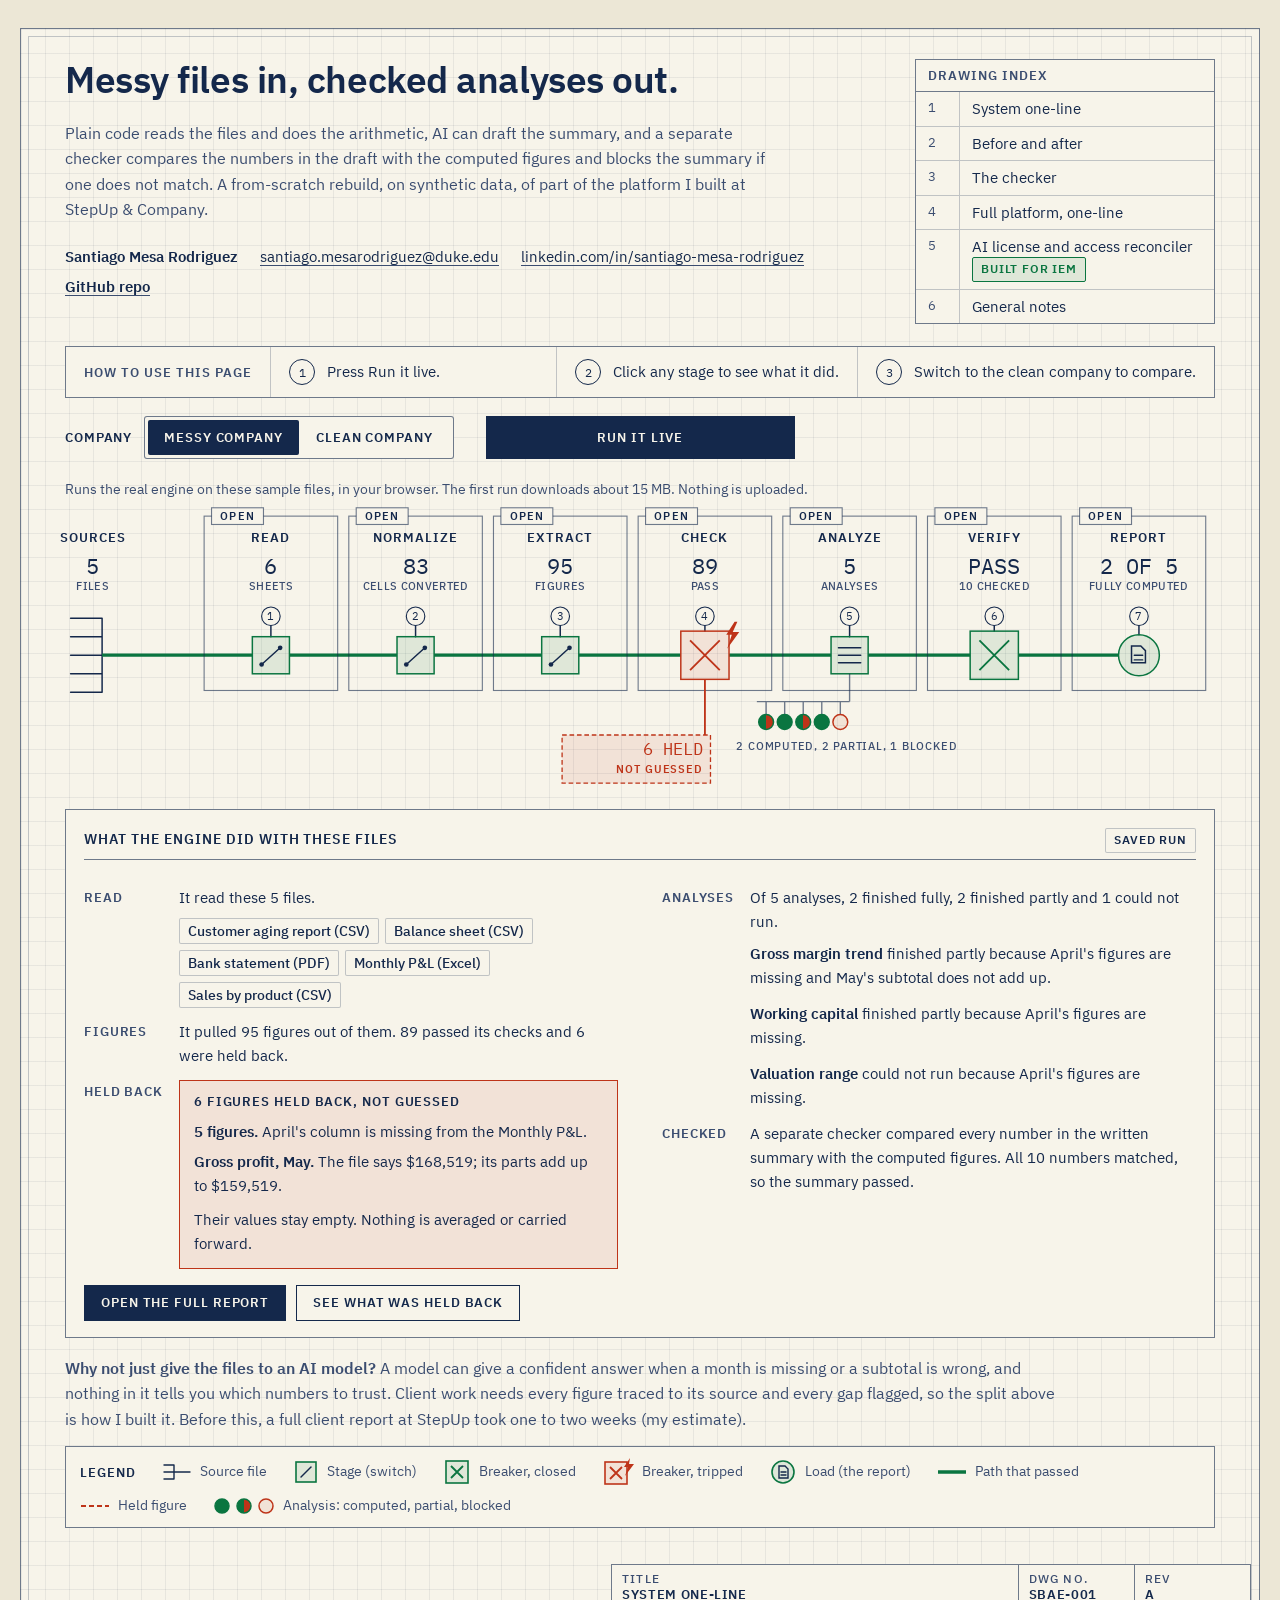
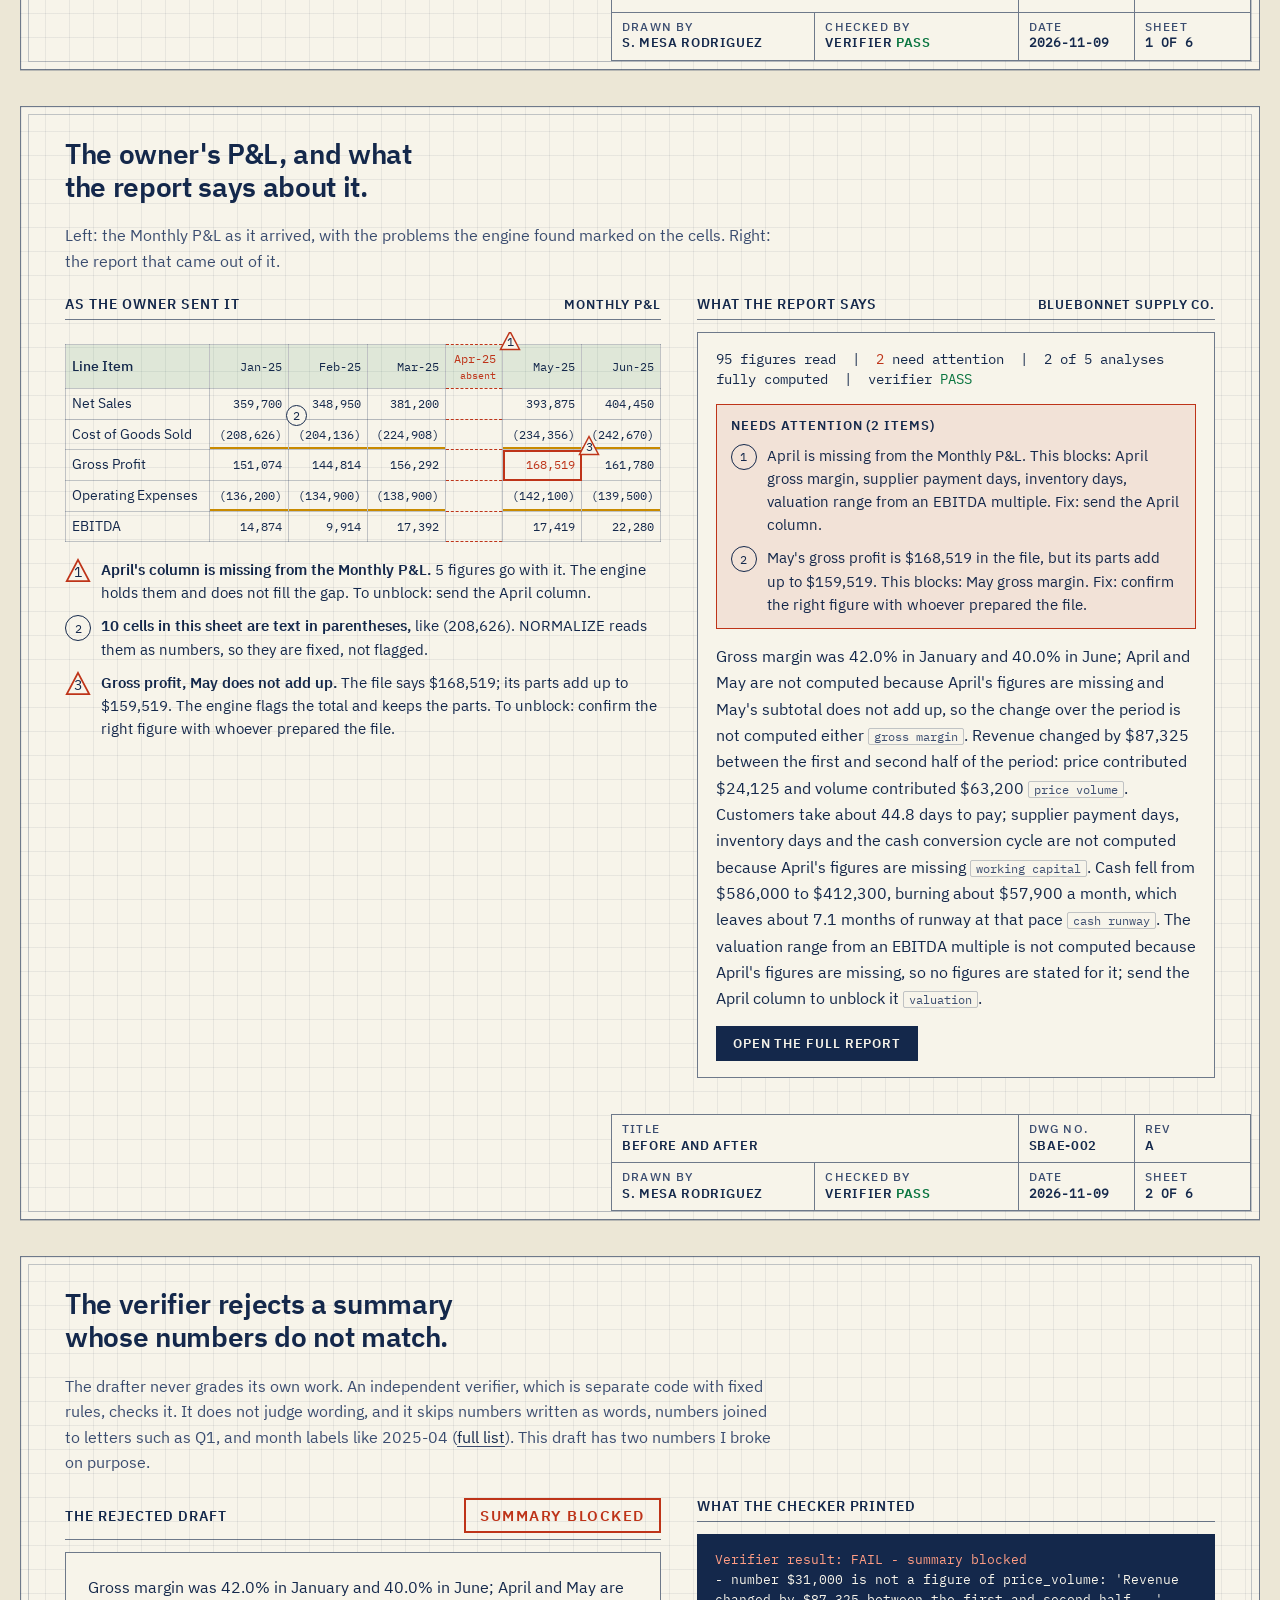
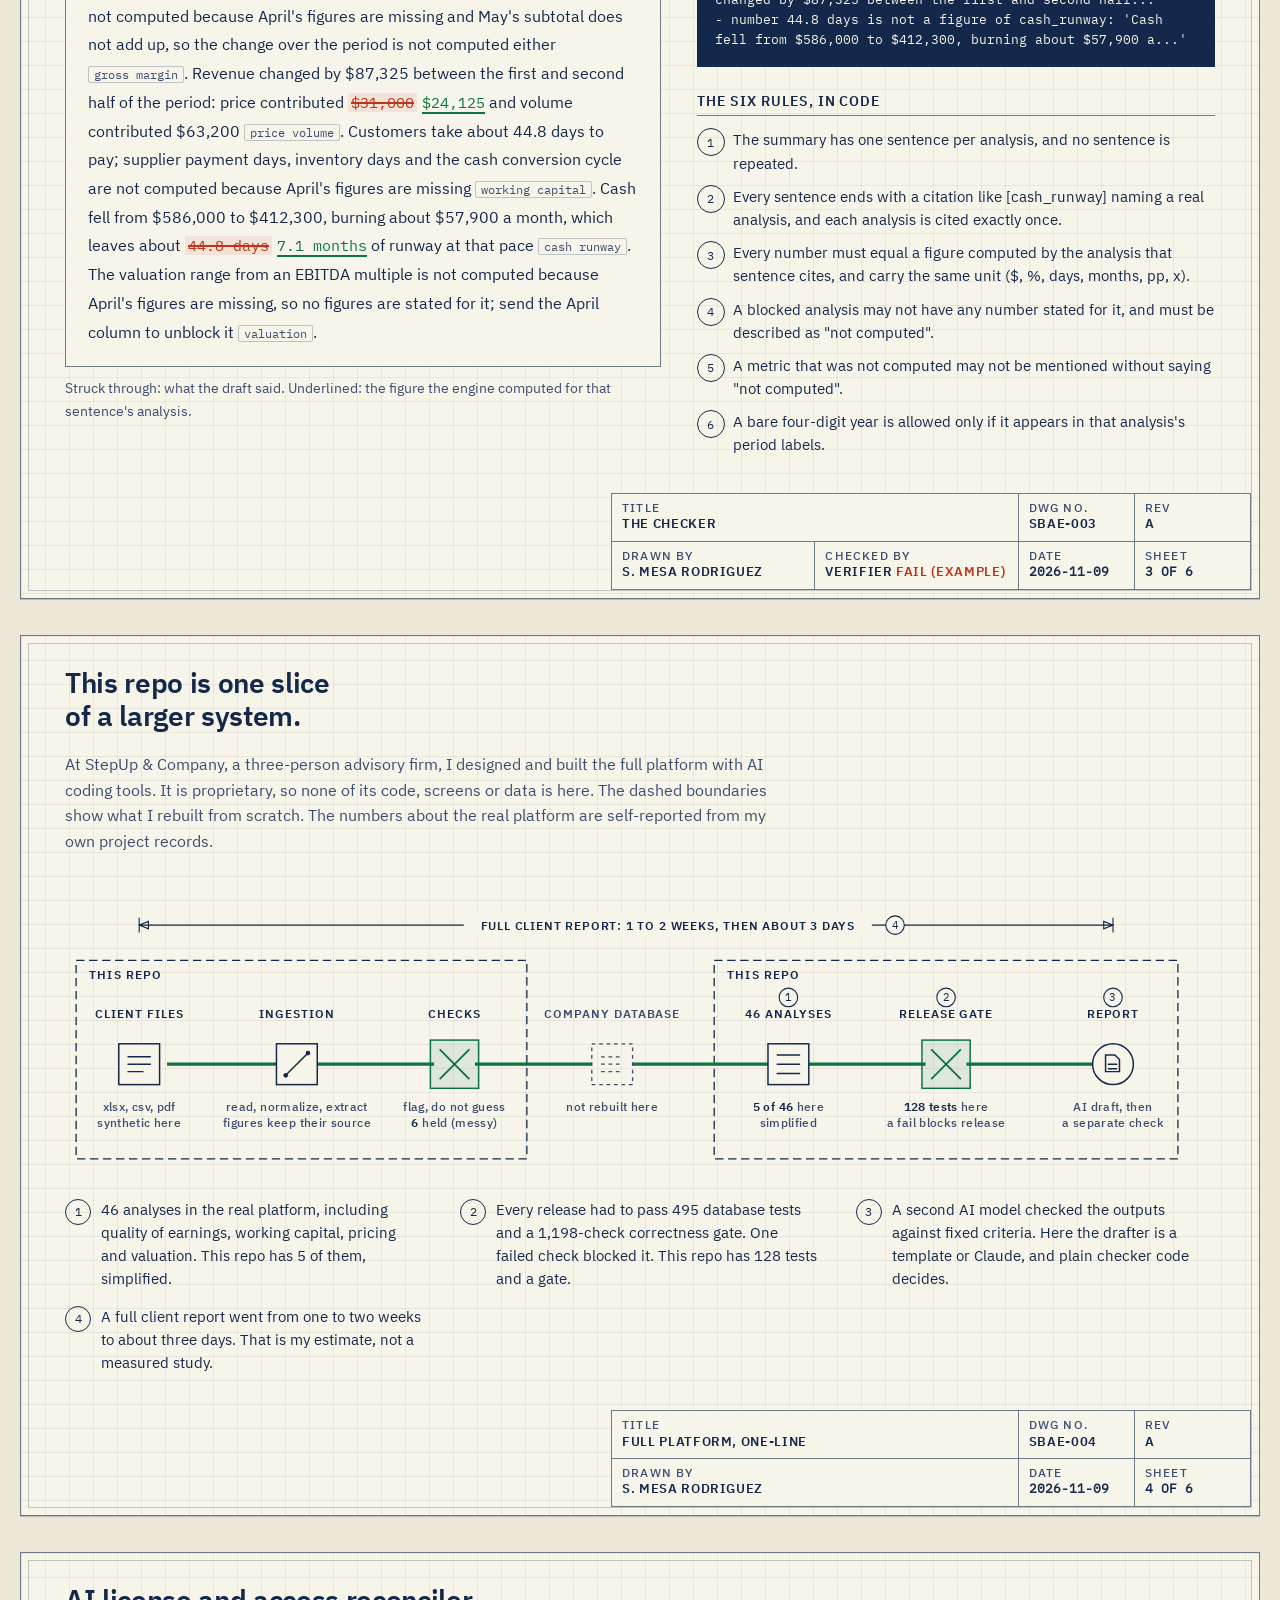
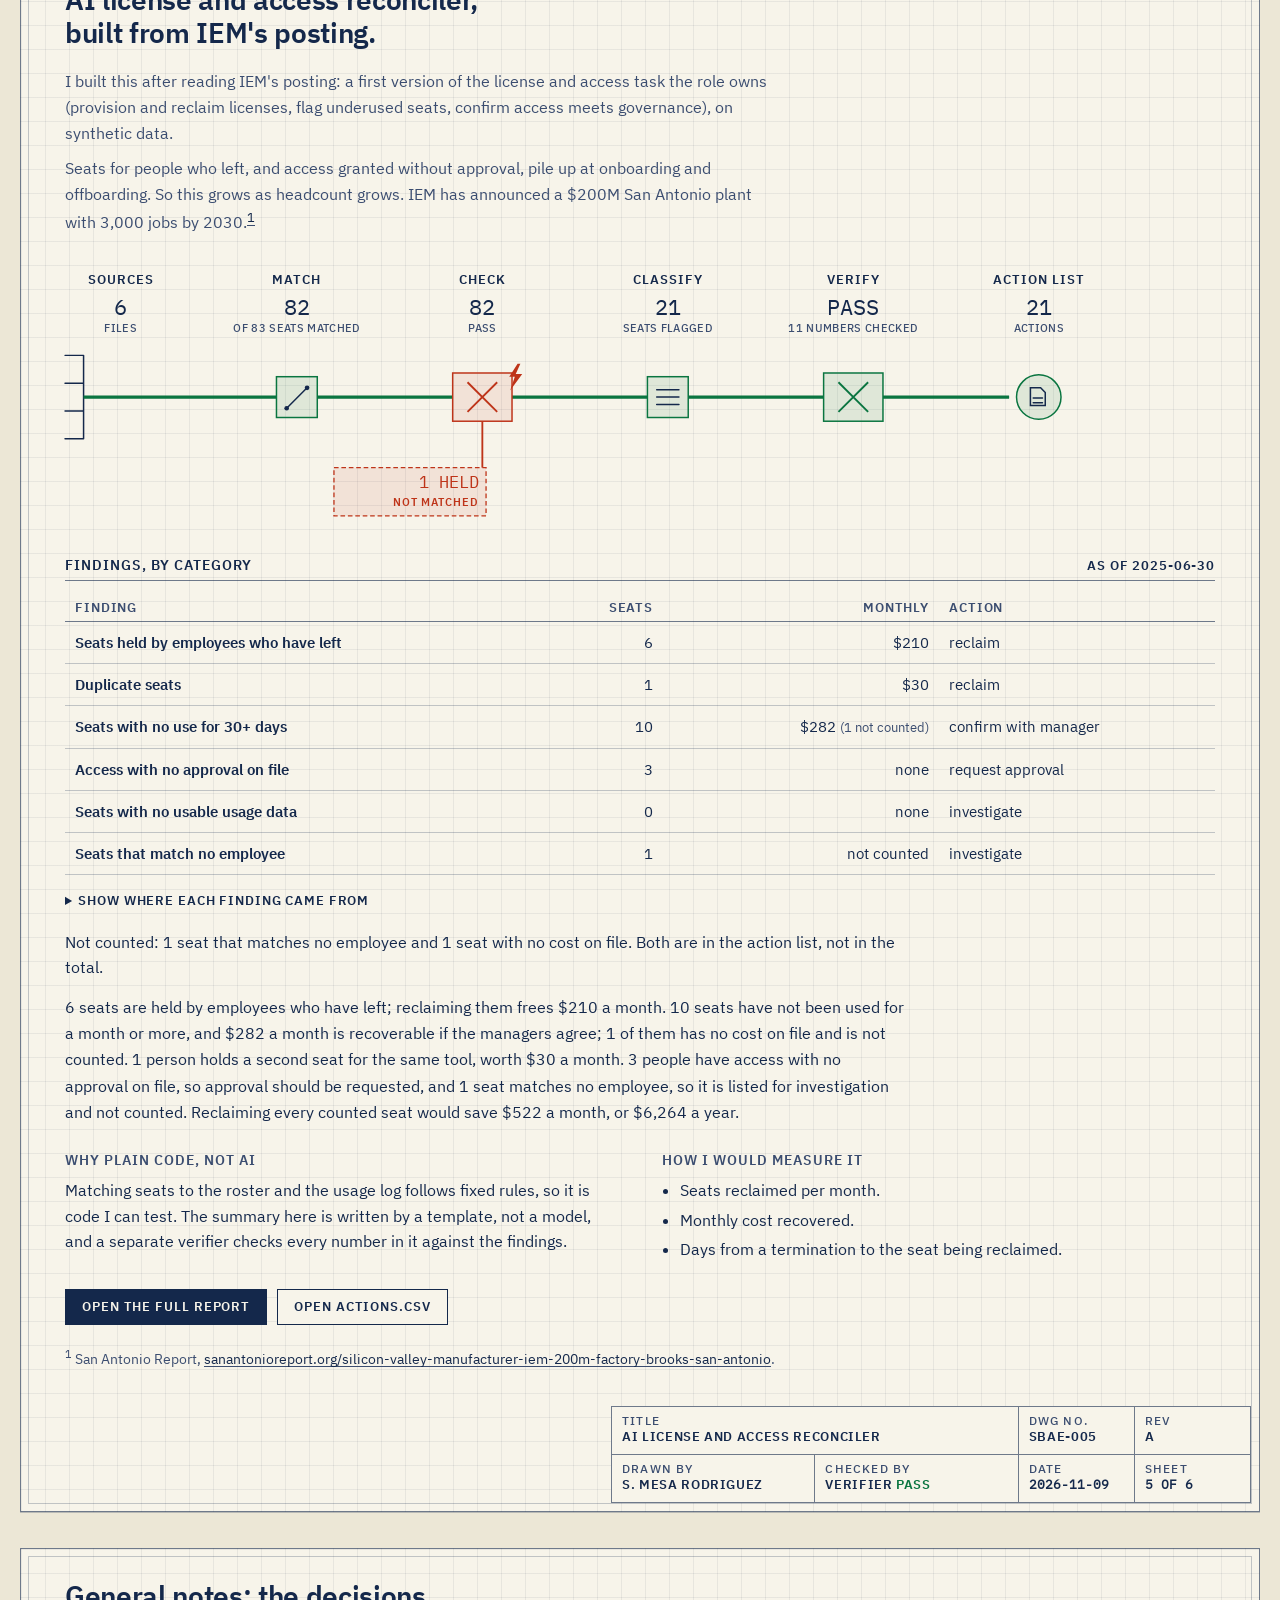
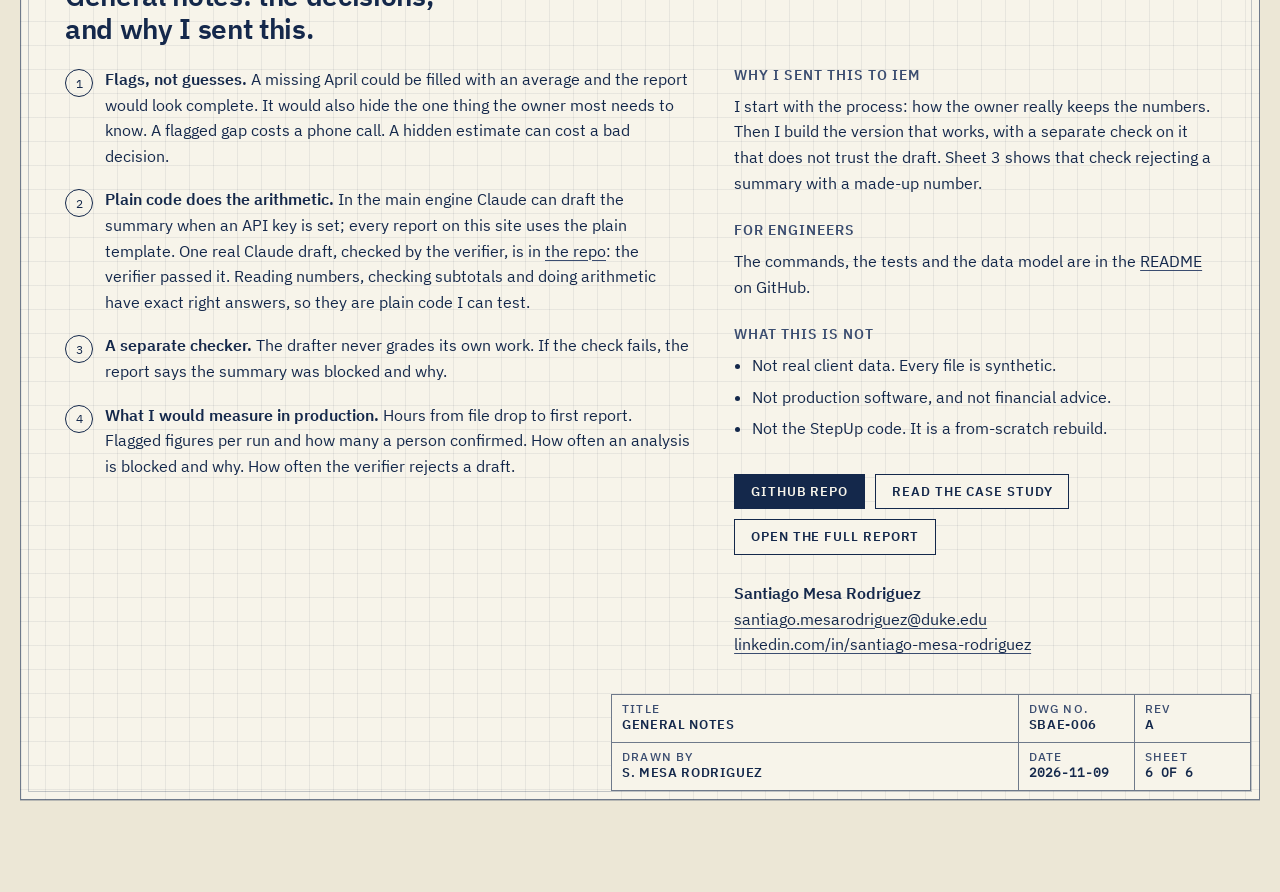
==== commit 6a6440c9: "Run it live in the browser, and a page that explains itself The site now runs the real engine in the" ====
--- a/docs/index.html
+++ b/docs/index.html
@@ -54,8 +54,8 @@
 a:not(.btn):hover{text-decoration-color:var(--on);color:var(--on)}
 :where(a,button,.stage):focus-visible{outline:2px solid var(--focus);outline-offset:3px;border-radius:2px}
 .stage:focus-visible{outline:none}
-.stage:focus-visible .hit{stroke:var(--focus);stroke-width:2;stroke-dasharray:5 4}
-.dl{font:600 12.5px/1.2 var(--cond);letter-spacing:.07em;text-transform:uppercase}#eng-key{white-space:nowrap}
+.stage:focus-visible .tile{stroke:var(--focus);stroke-width:2.4;stroke-dasharray:5 4}
+.dl{font:600 12.5px/1.2 var(--cond);letter-spacing:.07em;text-transform:uppercase}
 .mono,code,pre{font-family:var(--mono)}
 .skip{position:absolute;left:-999px;top:8px;background:var(--ink);color:var(--sheet);padding:8px 12px;z-index:9}
 .skip:focus{left:8px}
@@ -107,6 +107,7 @@
 .diagram .nm{font-weight:600;font-size:13.5px;letter-spacing:.08em;text-anchor:middle}
 .diagram .num{font:500 24px var(--mono);text-anchor:middle}
 .diagram .sub{font-weight:500;font-size:12px;letter-spacing:.07em;text-anchor:middle;fill:var(--ink2)}
+.horiz .sub{letter-spacing:.03em}
 .diagram .base{fill:none;stroke:var(--hair);stroke-width:1.5}
 .diagram .live{fill:none;stroke:var(--on);stroke-width:3.5;stroke-dasharray:1 1;stroke-dashoffset:1;transition:stroke-dashoffset .7s var(--out)}
 .diagram .live.on{stroke-dashoffset:0}
@@ -118,7 +119,16 @@
 .xmark{fill:none;stroke:var(--ink);stroke-width:2;transition:stroke .5s var(--out)}
 [data-state="on"]~.xmark,.xmark[data-state="on"]{stroke:var(--on)}
 .xmark[data-state="trip"]{stroke:var(--trip)}
-.hit{fill:transparent;stroke:transparent}
+.tile{fill:transparent;stroke:var(--hair);stroke-width:1.2;transition:stroke .25s var(--out)}
+.cuebox{fill:var(--sheet);stroke:var(--hair);stroke-width:1.2}
+.cue{font:600 12px var(--cond);letter-spacing:.1em;text-anchor:middle;fill:var(--ink)}
+.cue-c{display:none}
+.stage:hover .tile,.stage:hover .cuebox{stroke:var(--ink)}
+.stage:hover .tile{stroke-width:2}
+.stage[aria-expanded="true"] .tile{stroke:var(--ink);stroke-width:2.4}
+.stage[aria-expanded="true"] .cuebox{fill:var(--ink);stroke:var(--ink)}
+.stage[aria-expanded="true"] .cue{fill:var(--sheet)}
+.stage[aria-expanded="true"] .cue-o{display:none}.stage[aria-expanded="true"] .cue-c{display:inline}
 .stage{cursor:pointer}
 .stage:hover .node,.stage[aria-expanded="true"] .node{stroke-width:2.6}
 .bub{fill:var(--sheet);stroke:var(--ink);stroke-width:1.2}
@@ -145,8 +155,30 @@
 .hint{color:var(--ink2);font-size:14px;margin-top:0}
 .ldot{stroke-width:1.5;stroke:var(--ink);fill:var(--sheet)}
 
+/* how to, and the what-ran panel */
+.howto{list-style:none;margin:22px 0 0;padding:0;display:grid;grid-template-columns:max-content repeat(3,minmax(max-content,1fr));border:1px solid var(--hair);background:var(--sheet);font-size:15px}
+.howto li{display:flex;align-items:center;gap:12px;padding:12px 18px;border-left:1px solid var(--hair2)}
+.howto li.lt{border-left:0;font:600 12.5px var(--cond);letter-spacing:.08em;text-transform:uppercase;color:var(--ink2)}
+.ran{margin-top:18px}
+.ran-note{margin-top:18px;max-width:100ch}
+.dwrap .callout{margin-top:22px}
+.ran .panel-t{flex-wrap:wrap}
+.ran-body{display:grid;grid-template-columns:repeat(2,minmax(0,1fr));gap:18px 44px;font-size:15px}
+.ran.busy .ran-body{opacity:.45}
+.ran .kv{align-content:start;gap:12px 16px}
+.ran .kv dt{font:600 12.5px/1.6 var(--cond);letter-spacing:.07em;text-transform:uppercase;padding-top:1.5px}
+.ran .kv dd>p{margin:0}.ran .kv dd>p+*{margin-top:8px}
+.ran .attn-box ul{list-style:none;margin:0;padding:0;display:grid;gap:6px}
+.ran .btnrow{margin-top:2px}
+.ran .wait{visibility:hidden}
+.ran .alist li{display:block}
+.ran .chips .chip{font:500 13.5px var(--sans)}
+button.btn[hidden]{display:none}
+@media (max-width:1100px){.ran-body{grid-template-columns:minmax(0,1fr)}.howto{grid-template-columns:repeat(3,minmax(0,1fr))}.howto li.lt{grid-column:1/-1;border-bottom:1px solid var(--hair2);padding-bottom:10px}.howto li:nth-child(2){border-left:0}}
+@media (max-width:640px){.howto{grid-template-columns:minmax(0,1fr)}.howto li{border-left:0}.howto li:nth-child(n+3){border-top:1px solid var(--hair2)}}
+
 /* callout */
-.callout{margin-top:26px;border:1px solid var(--hair);background:var(--sheet);padding:20px 24px 22px;position:relative;scroll-margin-bottom:20px}
+.callout{margin-top:18px;border:1px solid var(--hair);background:var(--sheet);padding:20px 24px 22px;position:relative;scroll-margin-bottom:20px}
 .callout[hidden]{display:none}
 .callout-head{display:flex;align-items:center;gap:12px;margin-bottom:12px}
 .callout-head h2{margin:0;font:600 15px/1.2 var(--cond);letter-spacing:.07em;text-transform:uppercase;max-width:none}
@@ -155,9 +187,7 @@
 .close:hover{border-color:var(--ink)}
 .callout-body{display:grid;gap:14px;font-size:15px;max-width:100ch}
 .callout-body .big{font-size:16px}
-.leader{position:absolute;inset:0;width:100%;height:100%;pointer-events:none;overflow:visible}
-.leader path,.leader line{stroke:var(--ink);stroke-width:1.2;fill:none}
-.leader circle{fill:var(--ink)}
+.heldline{margin:0;border-left:3px solid var(--trip);padding-left:12px}
 .chips{display:flex;flex-wrap:wrap;gap:6px}
 .chip{font:500 12.5px var(--mono);border:1px solid var(--hair2);padding:3px 8px;border-radius:2px;background:var(--sheet)}
 .chip.trip{border-color:var(--trip);color:var(--trip);background:var(--trip-bg)}
@@ -174,11 +204,31 @@
 .cite{font:500 12px var(--mono);color:var(--ink2);border:1px solid var(--hair2);padding:0 5px;border-radius:2px;white-space:nowrap}
 .summary{font-size:15.5px;line-height:1.7}
 .btnrow{display:flex;flex-wrap:wrap;gap:10px}
-a.btn{display:inline-block;border:1px solid var(--ink);padding:9px 16px;font:600 13px/1.2 var(--cond);letter-spacing:.07em;text-transform:uppercase;text-decoration:none;color:var(--ink);background:var(--sheet);transition:background .25s var(--out),color .25s var(--out)}
-a.btn:hover{background:var(--ink);color:var(--sheet)}
-a.btn.solid{background:var(--ink);color:var(--sheet)}
-a.btn.solid:hover{background:var(--on);border-color:var(--on);color:var(--sel-fg)}
-@media (prefers-color-scheme:dark){:root:not([data-theme="light"]) a.btn.solid:hover{color:#04210f}}
+a.btn,button.btn{display:inline-block;border:1px solid var(--ink);padding:9px 16px;font:600 13px/1.2 var(--cond);letter-spacing:.07em;text-transform:uppercase;text-decoration:none;color:var(--ink);background:var(--sheet);transition:background .25s var(--out),color .25s var(--out)}
+a.btn:hover,button.btn:hover{background:var(--ink);color:var(--sheet)}
+a.btn.solid,button.btn.solid{background:var(--ink);color:var(--sheet)}
+a.btn.solid:hover,button.btn.solid:hover{background:var(--on);border-color:var(--on);color:var(--sel-fg)}
+@media (prefers-color-scheme:dark){:root:not([data-theme="light"]) a.btn.solid:hover,:root:not([data-theme="light"]) button.btn.solid:hover{color:#04210f}}
+
+/* run it live */
+#run-stamp{display:block;max-width:100%}
+.hero-top{justify-content:flex-start}
+.runctl{display:flex;align-items:flex-end}
+.runctl .btn{box-sizing:border-box;width:309px;height:43px;padding:0 8px}
+.runnote{flex:1 0 100%;margin-top:2px}
+.runhelp{font:400 14px/1.45 var(--sans);color:var(--ink2)}
+.chip.tag{display:inline-block;font:600 12px/1.4 var(--cond);letter-spacing:.07em;text-transform:uppercase;overflow-wrap:anywhere}
+#run-live:hover{background:var(--ink2);border-color:var(--ink2);color:var(--sheet)}
+button.btn.solid:disabled,button.btn.solid:disabled:hover{background:var(--ink);border-color:var(--ink);color:var(--sheet)}
+button.btn{cursor:pointer}
+button.btn:disabled{opacity:.55;cursor:progress}
+.switch button:disabled{cursor:progress}
+.num.wait{fill:var(--ink2)}
+.raw{margin-top:12px}
+.raw[hidden]{display:none}
+.raw summary{cursor:pointer;font:600 12.5px/1.2 var(--cond);letter-spacing:.07em;text-transform:uppercase;padding:6px 0}
+.raw .log{margin-top:8px;max-height:320px;overflow:auto}
+.is-blank .held{opacity:0}
 
 /* sheet 2 */
 .two{display:grid;grid-template-columns:minmax(0,1.15fr) minmax(0,1fr);gap:36px;align-items:start}
@@ -249,16 +299,12 @@
 .vbus .off{fill:var(--sheet);stroke:var(--ink);stroke-width:1.6}
 .ft{border-collapse:collapse;width:100%;font-size:14.5px;table-layout:fixed}
 .ft th{text-align:left;font:600 12.5px var(--cond);letter-spacing:.07em;text-transform:uppercase;color:var(--ink2);border-bottom:1.5px solid var(--hair);padding:6px 10px}
+#lic-asof{white-space:nowrap}
+.ft th:nth-child(2),.ft th:nth-child(3){text-align:right}
 .ft td{border-bottom:1px solid var(--hair2);padding:9px 10px;vertical-align:top}
-.ft .n{text-align:right;font-family:var(--mono);white-space:nowrap}.ft .s{font:400 12.5px/1.45 var(--mono);color:var(--ink2);overflow-wrap:anywhere}
-.ft col.c1{width:27%}.ft col.c2{width:7%}.ft col.c3{width:18%}.ft col.c4{width:15%}
+.ft .n{text-align:right;white-space:nowrap}.ft small{font-size:12.5px;color:var(--ink2)}
+.ft col.c1{width:42%}.ft col.c2{width:10%}.ft col.c3{width:24%}
 .savings{margin:16px 0 0;font-size:15.5px;max-width:84ch}
-.trace{list-style:none;margin:0;padding:0;counter-reset:t}
-.trace li{display:grid;grid-template-columns:28px 1fr;gap:12px;position:relative;padding-bottom:18px;counter-increment:t}
-.trace li::before{content:counter(t);display:grid;place-items:center;width:26px;height:26px;border-radius:50%;border:1.2px solid var(--ink);font:500 12px var(--mono);background:var(--sheet);position:relative;z-index:1}
-.trace li:not(:last-child)::after{content:"";position:absolute;left:13px;top:28px;bottom:0;width:1px;background:var(--hair)}
-.trace .st{font:600 12.5px var(--cond);letter-spacing:.08em;text-transform:uppercase}.trace .fl{font:400 12.5px var(--mono);color:var(--ink2);margin-left:8px}
-.trace p{margin:2px 0 0;font-size:14.5px;line-height:1.55;overflow-wrap:anywhere}
 .fn{font-size:13.5px;color:var(--ink2);margin-top:20px;max-width:100ch;overflow-wrap:anywhere}
 .measure{margin:6px 0 0;padding-left:1.1em}.measure li{margin:0 0 4px}
 .lic-notes{display:grid;grid-template-columns:repeat(2,minmax(0,1fr));gap:30px 44px;margin-top:26px}
@@ -286,9 +332,9 @@
 
 @media (max-width:1100px){.lic-notes{grid-template-columns:minmax(0,1fr)}.sheet{padding:26px 28px 0}.tbwrap{margin:36px -20px 0}.two,.notes3{grid-template-columns:minmax(0,1fr);gap:34px}}
 @media (max-width:900px){
+  #sheet-1{display:flex;flex-direction:column}.hero-grid{display:contents}#sheet-1 .sheet-head{order:0}#sheet-1 .howto{order:1}#sheet-1 .hero-top{order:2}#sheet-1 .dwrap{order:3}#sheet-1 .dindex{order:4;margin-top:26px}#sheet-1 .tbwrap{order:5}
   .diagram.horiz{display:none}.vert{display:block}
   .plat-h{display:none}.plat-v,.lic-v{display:block}
-  .leader{display:none}
   .hero-top{align-items:flex-start}
   .hero-grid{grid-template-columns:minmax(0,1fr)}
 }
@@ -299,6 +345,7 @@
   .sheet::before{inset:5px}
   .switch{width:100%}.switch button{min-width:0;padding:13px 8px}
   .feeder{width:100%;flex-direction:column;align-items:stretch;gap:6px}
+  .runctl{width:100%}.runctl .btn{width:100%}
   .tbwrap{margin:28px -10px 0}
   .tb{width:100%;grid-template-columns:1fr 1fr}
   .tb .w2{grid-column:span 2}
@@ -321,8 +368,7 @@
   <div class="hero-grid">
     <div class="sheet-head" style="margin:0">
       <h1 id="h-1">Messy files in, checked analyses out.</h1>
-      <p class="lede">Plain code reads the files and does the arithmetic, AI can draft the summary, and a separate checker compares the numbers in the draft with the computed figures and blocks the summary if one does not match. A from-scratch rebuild, on synthetic data, of part of the platform I built at StepUp &amp; Company. Switch the company, then select any numbered stage to see its real data.</p>
-      <p class="lede"><b>Why not just give the files to an LLM?</b> A model can give a confident answer when a month is missing or a subtotal is wrong, and nothing in it tells you which numbers to trust. Client work needs every figure traced to its source and every gap flagged, so the split above is how I built it. Before this, a full client report at StepUp took one to two weeks (my estimate).</p>
+      <p class="lede">Plain code reads the files and does the arithmetic, AI can draft the summary, and a separate checker compares the numbers in the draft with the computed figures and blocks the summary if one does not match. A from-scratch rebuild, on synthetic data, of part of the platform I built at StepUp &amp; Company.</p>
       <div class="author">
         <span><b>Santiago Mesa Rodriguez</b></span>
         <a href="mailto:santiago.mesarodriguez@duke.edu">santiago.mesarodriguez@duke.edu</a>
@@ -337,12 +383,17 @@
         <li><span class="sn">2</span><a href="#sheet-2">Before and after</a></li>
         <li><span class="sn">3</span><a href="#sheet-3">The checker</a></li>
         <li><span class="sn">4</span><a href="#sheet-4">Full platform, one-line</a></li>
-        <li><span class="sn">5</span><a href="#sheet-5">AI license and access reconciler</a></li>
-        <li><span class="sn">6</span><a href="#sheet-6">For engineers</a></li>
-        <li><span class="sn">7</span><a href="#sheet-7">General notes</a></li>
+        <li><span class="sn">5</span><a href="#sheet-5">AI license and access reconciler <span class="chip tag on">Built for IEM</span></a></li>
+        <li><span class="sn">6</span><a href="#sheet-6">General notes</a></li>
       </ol>
     </nav>
   </div>
+  <ol class="howto" aria-label="How to use this page">
+    <li class="lt">How to use this page</li>
+    <li><span class="bubble">1</span><span>Press Run it live.</span></li>
+    <li><span class="bubble">2</span><span>Click any stage to see what it did.</span></li>
+    <li><span class="bubble">3</span><span>Switch to the clean company to compare.</span></li>
+  </ol>
   <div class="hero-top">
     <div class="feeder" role="group" aria-label="Choose which company the engine runs on">
       <span class="dl" id="feeder-l">Company</span>
@@ -352,33 +403,37 @@
         <button type="button" data-co="clean" aria-pressed="false">Clean company</button>
       </div>
     </div>
+    <div class="runctl"><button class="btn solid" id="run-live" type="button">Run it live</button></div>
+    <div class="runnote">
+      <p class="runhelp" id="run-help">Runs the real engine on these sample files, in your browser. The first run downloads about 15 MB. Nothing is uploaded.</p>
+      </div>
   </div>
 
   <div class="dwrap is-messy" id="dwrap">
     <p class="sr" id="dtext" hidden></p>
     <!-- desktop one-line -->
-    <svg class="diagram horiz" id="svg-h" viewBox="0 0 1240 296" role="group" aria-label="One-line diagram of the engine. Seven stages in a row, each selectable." aria-describedby="dtext">
+    <svg class="diagram horiz" id="svg-h" viewBox="0 -12 1240 308" role="group" aria-label="One-line diagram of the engine. Seven stages in a row, each one opens its details." aria-describedby="dtext">
       <!-- sources -->
       <g>
         <text class="nm" x="30" y="28">SOURCES</text>
         <text class="num" data-b="src.n" x="30" y="62"></text><text class="sub" data-b="src.l" x="30" y="80"></text>
         <path class="ink" d="M6 110H40M6 130H40M6 150H40M6 170H40M6 190H40M40 110V190"/>
-        <path class="base" d="M40 150H190"/>
-        <path class="live on" data-live="0" pathLength="1" d="M40 150H190"/>
+        <path class="base" d="M40 150H202"/>
+        <path class="live on" data-live="0" pathLength="1" d="M40 150H202"/>
       </g>
       <!-- segments -->
       <g>
-        <path class="base" d="M230 150H345M385 150H500M540 150H664M716 150H850M890 150H1004M1056 150H1148"/>
-        <path class="live on" data-live="1" pathLength="1" d="M230 150H345"/>
-        <path class="live on" data-live="2" pathLength="1" d="M385 150H500"/>
-        <path class="live on" data-live="3" pathLength="1" d="M540 150H664"/>
-        <path class="live on" data-live="4" pathLength="1" d="M716 150H850"/>
-        <path class="live on" data-live="5" pathLength="1" d="M890 150H1004"/>
-        <path class="live on" data-live="6" pathLength="1" d="M1056 150H1148"/>
+        <path class="base" d="M242 150H358M398 150H514M554 150H664M716 150H826M866 150H976M1028 150H1136"/>
+        <path class="live on" data-live="1" pathLength="1" d="M242 150H358"/>
+        <path class="live on" data-live="2" pathLength="1" d="M398 150H514"/>
+        <path class="live on" data-live="3" pathLength="1" d="M554 150H664"/>
+        <path class="live on" data-live="4" pathLength="1" d="M716 150H826"/>
+        <path class="live on" data-live="5" pathLength="1" d="M866 150H976"/>
+        <path class="live on" data-live="6" pathLength="1" d="M1028 150H1136"/>
       </g>
       <!-- 1 READ -->
-      <g class="stage" data-stage="read" role="button" tabindex="0" aria-expanded="false" aria-label="Stage 1, READ. Show its data.">
-        <rect class="hit" x="140" y="4" width="140" height="184"/>
+      <g class="stage" data-stage="read" transform="translate(12 0)" role="button" tabindex="0" aria-expanded="false" aria-label="Stage 1, READ. Show its data.">
+        <rect class="tile" x="138" y="0" width="144" height="188"/><rect class="cuebox" x="146" y="-9" width="56" height="18"/><text class="cue cue-o" x="174" y="4">OPEN</text><text class="cue cue-c" x="174" y="4">CLOSE</text>
         <text class="nm" x="210" y="28">READ</text>
         <text class="num" data-b="read.n" x="210" y="62"></text><text class="sub" data-b="read.l" x="210" y="80"></text>
         <path class="ink" d="M210 118V130"/><circle class="bub" cx="210" cy="108" r="10"/><text class="bubt" x="210" y="112">1</text>
@@ -386,8 +441,8 @@
         <path class="ink" d="M200 160L220 142"/><circle cx="200" cy="160" r="2.5" fill="var(--ink)"/><circle cx="220" cy="142" r="2.5" fill="var(--ink)"/>
       </g>
       <!-- 2 NORMALIZE -->
-      <g class="stage" data-stage="norm" role="button" tabindex="0" aria-expanded="false" aria-label="Stage 2, NORMALIZE. Show its data.">
-        <rect class="hit" x="295" y="4" width="140" height="184"/>
+      <g class="stage" data-stage="norm" transform="translate(13 0)" role="button" tabindex="0" aria-expanded="false" aria-label="Stage 2, NORMALIZE. Show its data.">
+        <rect class="tile" x="293" y="0" width="144" height="188"/><rect class="cuebox" x="301" y="-9" width="56" height="18"/><text class="cue cue-o" x="329" y="4">OPEN</text><text class="cue cue-c" x="329" y="4">CLOSE</text>
         <text class="nm" x="365" y="28">NORMALIZE</text>
         <text class="num" data-b="norm.n" x="365" y="62"></text><text class="sub" data-b="norm.l" x="365" y="80"></text>
         <path class="ink" d="M365 118V130"/><circle class="bub" cx="365" cy="108" r="10"/><text class="bubt" x="365" y="112">2</text>
@@ -395,8 +450,8 @@
         <path class="ink" d="M355 160L375 142"/><circle cx="355" cy="160" r="2.5" fill="var(--ink)"/><circle cx="375" cy="142" r="2.5" fill="var(--ink)"/>
       </g>
       <!-- 3 EXTRACT -->
-      <g class="stage" data-stage="ext" role="button" tabindex="0" aria-expanded="false" aria-label="Stage 3, EXTRACT. Show its data.">
-        <rect class="hit" x="450" y="4" width="140" height="184"/>
+      <g class="stage" data-stage="ext" transform="translate(14 0)" role="button" tabindex="0" aria-expanded="false" aria-label="Stage 3, EXTRACT. Show its data.">
+        <rect class="tile" x="448" y="0" width="144" height="188"/><rect class="cuebox" x="456" y="-9" width="56" height="18"/><text class="cue cue-o" x="484" y="4">OPEN</text><text class="cue cue-c" x="484" y="4">CLOSE</text>
         <text class="nm" x="520" y="28">EXTRACT</text>
         <text class="num" data-b="ext.n" x="520" y="62"></text><text class="sub" data-b="ext.l" x="520" y="80"></text>
         <path class="ink" d="M520 118V130"/><circle class="bub" cx="520" cy="108" r="10"/><text class="bubt" x="520" y="112">3</text>
@@ -404,8 +459,8 @@
         <path class="ink" d="M510 160L530 142"/><circle cx="510" cy="160" r="2.5" fill="var(--ink)"/><circle cx="530" cy="142" r="2.5" fill="var(--ink)"/>
       </g>
       <!-- 4 CHECK breaker -->
-      <g class="stage" data-stage="check" role="button" tabindex="0" aria-expanded="false" aria-label="Stage 4, CHECK breaker. Show its data.">
-        <rect class="hit" x="620" y="4" width="140" height="184"/>
+      <g class="stage" data-stage="check" transform="translate(0 0)" role="button" tabindex="0" aria-expanded="false" aria-label="Stage 4, CHECK breaker. Show its data.">
+        <rect class="tile" x="618" y="0" width="144" height="188"/><rect class="cuebox" x="626" y="-9" width="56" height="18"/><text class="cue cue-o" x="654" y="4">OPEN</text><text class="cue cue-c" x="654" y="4">CLOSE</text>
         <text class="nm" x="690" y="28">CHECK</text>
         <text class="num" data-b="check.n" x="690" y="62"></text><text class="sub" data-b="check.l" x="690" y="80"></text>
         <path class="ink" d="M690 118V124"/><circle class="bub" cx="690" cy="108" r="10"/><text class="bubt" x="690" y="112">4</text>
@@ -420,8 +475,8 @@
         <text class="held-s" x="688" y="277">NOT GUESSED</text>
       </g>
       <!-- 5 ANALYZE -->
-      <g class="stage" data-stage="ana" role="button" tabindex="0" aria-expanded="false" aria-label="Stage 5, ANALYZE. Show its data.">
-        <rect class="hit" x="760" y="4" width="140" height="184"/>
+      <g class="stage" data-stage="ana" transform="translate(-24 0)" role="button" tabindex="0" aria-expanded="false" aria-label="Stage 5, ANALYZE. Show its data.">
+        <rect class="tile" x="798" y="0" width="144" height="188"/><rect class="cuebox" x="806" y="-9" width="56" height="18"/><text class="cue cue-o" x="834" y="4">OPEN</text><text class="cue cue-c" x="834" y="4">CLOSE</text>
         <text class="nm" x="870" y="28">ANALYZE</text>
         <text class="num" data-b="ana.n" x="870" y="62"></text><text class="sub" data-b="ana.l" x="870" y="80"></text>
         <path class="ink" d="M870 118V130"/><circle class="bub" cx="870" cy="108" r="10"/><text class="bubt" x="870" y="112">5</text>
@@ -429,15 +484,15 @@
         <path class="ink" d="M858 142H882M858 150H882M858 158H882"/>
       </g>
       <g>
-        <path class="base" d="M870 170V200M770 200H870M780 200V214M800 200V214M820 200V214M840 200V214M860 200V214"/>
+        <g transform="translate(-24 0)"><path class="base" d="M870 170V200M770 200H870M780 200V214M800 200V214M820 200V214M840 200V214M860 200V214"/>
         <circle class="mini" data-mini="0" cx="780" cy="222" r="8"/><circle class="mini" data-mini="1" cx="800" cy="222" r="8"/>
         <circle class="mini" data-mini="2" cx="820" cy="222" r="8"/><circle class="mini" data-mini="3" cx="840" cy="222" r="8"/>
-        <circle class="mini" data-mini="4" cx="860" cy="222" r="8"/>
-        <text class="leg" data-b="ana.leg1" x="872" y="252"></text><text class="leg" data-b="ana.leg2" x="872" y="268"></text>
+        <circle class="mini" data-mini="4" cx="860" cy="222" r="8"/></g>
+        <text class="leg" data-b="ana.legend" x="724" y="252" style="text-anchor:start"></text>
       </g>
       <!-- 6 VERIFY breaker -->
-      <g class="stage" data-stage="ver" role="button" tabindex="0" aria-expanded="false" aria-label="Stage 6, VERIFY breaker. Show its data.">
-        <rect class="hit" x="960" y="4" width="140" height="184"/>
+      <g class="stage" data-stage="ver" transform="translate(-28 0)" role="button" tabindex="0" aria-expanded="false" aria-label="Stage 6, VERIFY breaker. Show its data.">
+        <rect class="tile" x="958" y="0" width="144" height="188"/><rect class="cuebox" x="966" y="-9" width="56" height="18"/><text class="cue cue-o" x="994" y="4">OPEN</text><text class="cue cue-c" x="994" y="4">CLOSE</text>
         <text class="nm" x="1030" y="28">VERIFY</text>
         <text class="num" data-b="ver.n" x="1030" y="62"></text><text class="sub" data-b="ver.l" x="1030" y="80"></text>
         <path class="ink" d="M1030 118V124"/><circle class="bub" cx="1030" cy="108" r="10"/><text class="bubt" x="1030" y="112">6</text>
@@ -445,8 +500,8 @@
         <path class="xmark" id="x-ver" data-state="on" d="M1014 134L1046 166M1046 134L1014 166"/>
       </g>
       <!-- 7 REPORT load -->
-      <g class="stage" data-stage="rep" role="button" tabindex="0" aria-expanded="false" aria-label="Stage 7, REPORT load. Show its data.">
-        <rect class="hit" x="1100" y="4" width="140" height="184"/>
+      <g class="stage" data-stage="rep" transform="translate(-12 0)" role="button" tabindex="0" aria-expanded="false" aria-label="Stage 7, REPORT load. Show its data.">
+        <rect class="tile" x="1098" y="0" width="144" height="188"/><rect class="cuebox" x="1106" y="-9" width="56" height="18"/><text class="cue cue-o" x="1134" y="4">OPEN</text><text class="cue cue-c" x="1134" y="4">CLOSE</text>
         <text class="nm" x="1170" y="28">REPORT</text>
         <text class="num" data-b="rep.n" x="1170" y="62"></text><text class="sub" data-b="rep.l" x="1170" y="80"></text>
         <path class="ink" d="M1170 118V128"/><circle class="bub" cx="1170" cy="108" r="10"/><text class="bubt" x="1170" y="112">7</text>
@@ -456,7 +511,7 @@
     </svg>
 
     <!-- mobile vertical bus -->
-    <svg class="diagram vert" id="svg-v" viewBox="0 0 360 700" role="group" aria-label="One-line diagram of the engine, drawn vertically. Seven stages, each selectable." aria-describedby="dtext">
+    <svg class="diagram vert" id="svg-v" viewBox="0 0 360 712" role="group" aria-label="One-line diagram of the engine, drawn vertically. Seven stages, each selectable." aria-describedby="dtext">
       <g>
         <path class="ink" d="M6 14H26M6 24H26M6 34H26M6 44H26M6 54H26M26 14V54"/>
         <text class="nm" x="70" y="30" style="text-anchor:start">SOURCES</text>
@@ -464,7 +519,7 @@
         <path class="base" d="M26 34H34V92"/><path class="live on" data-live="0" pathLength="1" d="M26 34H34V92"/>
       </g>
       <g class="stage" data-stage="read" role="button" tabindex="0" aria-expanded="false" aria-label="Stage 1, READ. Show its data.">
-        <rect class="hit" x="2" y="92" width="356" height="62"/>
+        <rect class="tile" x="2" y="84" width="356" height="58"/><rect class="cuebox" x="298" y="75" width="56" height="18"/><text class="cue cue-o" x="326" y="88">OPEN</text><text class="cue cue-c" x="326" y="88">CLOSE</text>
         <rect class="node" data-state="on" x="14" y="92" width="40" height="40"/><path class="ink" d="M24 122L44 104"/><circle cx="24" cy="122" r="2.5" fill="var(--ink)"/><circle cx="44" cy="104" r="2.5" fill="var(--ink)"/>
         <text class="nm" x="70" y="108" style="text-anchor:start">READ</text>
         <text x="70" y="130" style="text-anchor:start"><tspan class="num" data-b="read.n" style="font-size:18px"></tspan><tspan class="sub" data-b="read.l" dx="6" style="text-anchor:start"></tspan></text>
@@ -472,7 +527,7 @@
       </g>
       <path class="base" d="M34 132V176"/><path class="live on" data-live="1" pathLength="1" d="M34 132V176"/>
       <g class="stage" data-stage="norm" role="button" tabindex="0" aria-expanded="false" aria-label="Stage 2, NORMALIZE. Show its data.">
-        <rect class="hit" x="2" y="176" width="356" height="62"/>
+        <rect class="tile" x="2" y="168" width="356" height="58"/><rect class="cuebox" x="298" y="159" width="56" height="18"/><text class="cue cue-o" x="326" y="172">OPEN</text><text class="cue cue-c" x="326" y="172">CLOSE</text>
         <rect class="node" data-state="on" x="14" y="176" width="40" height="40"/><path class="ink" d="M24 206L44 188"/><circle cx="24" cy="206" r="2.5" fill="var(--ink)"/><circle cx="44" cy="188" r="2.5" fill="var(--ink)"/>
         <text class="nm" x="70" y="192" style="text-anchor:start">NORMALIZE</text>
         <text x="70" y="214" style="text-anchor:start"><tspan class="num" data-b="norm.n" style="font-size:18px"></tspan><tspan class="sub" data-b="norm.l" dx="6" style="text-anchor:start"></tspan></text>
@@ -480,7 +535,7 @@
       </g>
       <path class="base" d="M34 216V260"/><path class="live on" data-live="2" pathLength="1" d="M34 216V260"/>
       <g class="stage" data-stage="ext" role="button" tabindex="0" aria-expanded="false" aria-label="Stage 3, EXTRACT. Show its data.">
-        <rect class="hit" x="2" y="260" width="356" height="62"/>
+        <rect class="tile" x="2" y="252" width="356" height="58"/><rect class="cuebox" x="298" y="243" width="56" height="18"/><text class="cue cue-o" x="326" y="256">OPEN</text><text class="cue cue-c" x="326" y="256">CLOSE</text>
         <rect class="node" data-state="on" x="14" y="260" width="40" height="40"/><path class="ink" d="M24 290L44 272"/><circle cx="24" cy="290" r="2.5" fill="var(--ink)"/><circle cx="44" cy="272" r="2.5" fill="var(--ink)"/>
         <text class="nm" x="70" y="276" style="text-anchor:start">EXTRACT</text>
         <text x="70" y="298" style="text-anchor:start"><tspan class="num" data-b="ext.n" style="font-size:18px"></tspan><tspan class="sub" data-b="ext.l" dx="6" style="text-anchor:start"></tspan></text>
@@ -488,7 +543,7 @@
       </g>
       <path class="base" d="M34 300V338"/><path class="live on" data-live="3" pathLength="1" d="M34 300V338"/>
       <g class="stage" data-stage="check" role="button" tabindex="0" aria-expanded="false" aria-label="Stage 4, CHECK breaker. Show its data.">
-        <rect class="hit" x="2" y="338" width="356" height="72"/>
+        <rect class="tile" x="2" y="326" width="356" height="88"/><rect class="cuebox" x="298" y="317" width="56" height="18"/><text class="cue cue-o" x="326" y="330">OPEN</text><text class="cue cue-c" x="326" y="330">CLOSE</text>
         <rect class="node" data-state="trip" x="8" y="338" width="52" height="52"/><path class="xmark" data-state="trip" d="M18 348L50 380M50 348L18 380"/>
         <path class="trip-glyph held" d="M64 330l-9 14h6l-5 15 13-18h-7l5-11z"/>
         <text class="nm" x="76" y="358" style="text-anchor:start">CHECK</text>
@@ -498,7 +553,7 @@
       </g>
       <path class="base" d="M34 390V440"/><path class="live on" data-live="4" pathLength="1" d="M34 390V440"/>
       <g class="stage" data-stage="ana" role="button" tabindex="0" aria-expanded="false" aria-label="Stage 5, ANALYZE. Show its data.">
-        <rect class="hit" x="2" y="440" width="356" height="86"/>
+        <rect class="tile" x="2" y="432" width="356" height="106"/><rect class="cuebox" x="298" y="423" width="56" height="18"/><text class="cue cue-o" x="326" y="436">OPEN</text><text class="cue cue-c" x="326" y="436">CLOSE</text>
         <rect class="node" data-state="on" x="14" y="440" width="40" height="40"/><path class="ink" d="M22 452H46M22 460H46M22 468H46"/>
         <text class="nm" x="70" y="456" style="text-anchor:start">ANALYZE</text>
         <text x="70" y="478" style="text-anchor:start"><tspan class="num" data-b="ana.n" style="font-size:18px"></tspan><tspan class="sub" data-b="ana.l" dx="6" style="text-anchor:start"></tspan></text>
@@ -507,22 +562,34 @@
         <circle class="bub" cx="338" cy="460" r="10"/><text class="bubt" x="338" y="464">5</text>
       </g>
       <path class="base" d="M34 480V560"/><path class="live on" data-live="5" pathLength="1" d="M34 480V560"/>
-      <g class="stage" data-stage="ver" role="button" tabindex="0" aria-expanded="false" aria-label="Stage 6, VERIFY breaker. Show its data.">
-        <rect class="hit" x="2" y="548" width="356" height="62"/>
+      <g class="stage" data-stage="ver" transform="translate(0 12)" role="button" tabindex="0" aria-expanded="false" aria-label="Stage 6, VERIFY breaker. Show its data.">
+        <rect class="tile" x="2" y="544" width="356" height="64"/><rect class="cuebox" x="298" y="535" width="56" height="18"/><text class="cue cue-o" x="326" y="548">OPEN</text><text class="cue cue-c" x="326" y="548">CLOSE</text>
         <rect class="node" data-state="on" x="8" y="548" width="52" height="52"/><path class="xmark" data-state="on" d="M18 558L50 590M50 558L18 590"/>
         <text class="nm" x="76" y="566" style="text-anchor:start">VERIFY</text>
         <text x="76" y="588" style="text-anchor:start"><tspan class="num" data-b="ver.n" style="font-size:18px"></tspan><tspan class="sub" data-b="ver.l" dx="6" style="text-anchor:start"></tspan></text>
         <circle class="bub" cx="338" cy="574" r="10"/><text class="bubt" x="338" y="578">6</text>
       </g>
-      <path class="base" d="M34 600V636"/><path class="live on" data-live="6" pathLength="1" d="M34 600V636"/>
-      <g class="stage" data-stage="rep" role="button" tabindex="0" aria-expanded="false" aria-label="Stage 7, REPORT load. Show its data.">
-        <rect class="hit" x="2" y="636" width="356" height="56"/>
+      <path class="base" d="M34 612V648"/><path class="live on" data-live="6" pathLength="1" d="M34 612V648"/>
+      <g class="stage" data-stage="rep" transform="translate(0 12)" role="button" tabindex="0" aria-expanded="false" aria-label="Stage 7, REPORT load. Show its data.">
+        <rect class="tile" x="2" y="630" width="356" height="60"/><rect class="cuebox" x="298" y="621" width="56" height="18"/><text class="cue cue-o" x="326" y="634">OPEN</text><text class="cue cue-c" x="326" y="634">CLOSE</text>
         <circle class="node" data-state="on" cx="34" cy="660" r="22"/><path class="ink" d="M26 650h10l5 5v13h-15zM29 660h9M29 665h9"/>
         <text class="nm" x="76" y="654" style="text-anchor:start">REPORT</text>
         <text x="76" y="676" style="text-anchor:start"><tspan class="num" data-b="rep.n" style="font-size:18px"></tspan><tspan class="sub" data-b="rep.l" dx="6" style="text-anchor:start"></tspan></text>
         <circle class="bub" cx="338" cy="660" r="10"/><text class="bubt" x="338" y="664">7</text>
       </g>
     </svg>
+    <aside class="callout" id="callout" hidden aria-live="polite" aria-labelledby="co-title">
+      <div class="callout-head"><span class="bubble" id="co-n"></span><h2 id="co-title"></h2><button type="button" class="close" id="co-close">Close</button></div>
+      <div class="callout-body" id="co-body"></div>
+    </aside>
+
+    <section class="report-mini ran" id="ran" aria-labelledby="ran-h">
+      <div class="panel-t"><h3 id="ran-h">What the engine did with these files</h3><span id="run-stamp" role="status" aria-live="polite"></span></div>
+      <div class="ran-body" id="ran-body"></div>
+      <div class="btnrow"><a class="btn solid" id="ran-open" href="reports/messy.html">Open the full report</a><button class="btn" id="ran-held" type="button">See what was held back</button></div>
+    </section>
+    <p class="lede ran-note"><b>Why not just give the files to an AI model?</b> A model can give a confident answer when a month is missing or a subtotal is wrong, and nothing in it tells you which numbers to trust. Client work needs every figure traced to its source and every gap flagged, so the split above is how I built it. Before this, a full client report at StepUp took one to two weeks (my estimate).</p>
+
     <ul class="legend" aria-label="Symbol legend">
       <li class="lt">Legend</li>
       <li><svg width="30" height="22" viewBox="0 0 30 22" aria-hidden="true"><path class="ink" d="M2 4H12M2 11H12M2 18H12M12 4V18M12 11H28"/></svg>Source file</li>
@@ -535,16 +602,12 @@
       <li><svg width="62" height="18" viewBox="0 0 62 18" aria-hidden="true"><circle class="ldot" cx="9" cy="9" r="7" style="fill:var(--on);stroke:var(--on)"/><circle class="ldot" cx="31" cy="9" r="7" style="fill:url(#half);stroke:var(--on)"/><circle class="ldot" cx="53" cy="9" r="7" style="fill:var(--trip-bg);stroke:var(--trip)"/></svg>Analysis: computed, partial, blocked</li>
     </ul>
 
-    <aside class="callout" id="callout" hidden aria-live="polite" aria-labelledby="co-title">
-      <div class="callout-head"><span class="bubble" id="co-n"></span><h2 id="co-title"></h2><button type="button" class="close" id="co-close">Close</button></div>
-      <div class="callout-body" id="co-body"></div>
-    </aside>
-    <svg class="leader" id="leader" aria-hidden="true"></svg>
+    <details class="raw" id="run-raw" hidden><summary>Show raw output</summary><pre class="log" id="run-log" tabindex="0" aria-label="What the engine printed in your browser"></pre></details>
   </div>
 
   <div class="tbwrap"><footer class="tb" aria-label="Drawing title block">
     <div class="w2"><span>Title</span><b>System one-line</b></div><div><span>Dwg no.</span><b>SBAE-001</b></div><div><span>Rev</span><b>A</b></div>
-    <div><span>Drawn by</span><b>S. Mesa Rodriguez</b></div><div><span>Checked by</span><b>Verifier <i class="vstat" data-b="tb.ver" style="font-style:normal"></i></b></div><div><span>Date</span><b class="sheetno">2026-11-09</b></div><div><span>Sheet</span><b class="sheetno">1 of 7</b></div>
+    <div><span>Drawn by</span><b>S. Mesa Rodriguez</b></div><div><span>Checked by</span><b>Verifier <i class="vstat" data-b="tb.ver" style="font-style:normal"></i></b></div><div><span>Date</span><b class="sheetno">2026-11-09</b></div><div><span>Sheet</span><b class="sheetno">1 of 6</b></div>
   </footer></div>
 </section>
 
@@ -572,7 +635,7 @@
   </div>
   <div class="tbwrap"><footer class="tb" aria-label="Drawing title block">
     <div class="w2"><span>Title</span><b>Before and after</b></div><div><span>Dwg no.</span><b>SBAE-002</b></div><div><span>Rev</span><b>A</b></div>
-    <div><span>Drawn by</span><b>S. Mesa Rodriguez</b></div><div><span>Checked by</span><b>Verifier <i class="vstat" data-b="tb.ver" style="font-style:normal"></i></b></div><div><span>Date</span><b class="sheetno">2026-11-09</b></div><div><span>Sheet</span><b class="sheetno">2 of 7</b></div>
+    <div><span>Drawn by</span><b>S. Mesa Rodriguez</b></div><div><span>Checked by</span><b>Verifier <i class="vstat" data-b="tb.ver" style="font-style:normal"></i></b></div><div><span>Date</span><b class="sheetno">2026-11-09</b></div><div><span>Sheet</span><b class="sheetno">2 of 6</b></div>
   </footer></div>
 </section>
 
@@ -595,7 +658,7 @@
   </div>
   <div class="tbwrap"><footer class="tb" aria-label="Drawing title block">
     <div class="w2"><span>Title</span><b>The checker</b></div><div><span>Dwg no.</span><b>SBAE-003</b></div><div><span>Rev</span><b>A</b></div>
-    <div><span>Drawn by</span><b>S. Mesa Rodriguez</b></div><div><span>Checked by</span><b>Verifier <i class="fail" style="font-style:normal">FAIL (example)</i></b></div><div><span>Date</span><b class="sheetno">2026-11-09</b></div><div><span>Sheet</span><b class="sheetno">3 of 7</b></div>
+    <div><span>Drawn by</span><b>S. Mesa Rodriguez</b></div><div><span>Checked by</span><b>Verifier <i class="fail" style="font-style:normal">FAIL (example)</i></b></div><div><span>Date</span><b class="sheetno">2026-11-09</b></div><div><span>Sheet</span><b class="sheetno">3 of 6</b></div>
   </footer></div>
 </section>
 
@@ -603,7 +666,7 @@
 <section class="sheet" id="sheet-4" aria-labelledby="h-4">
   <div class="sheet-head">
     <h2 id="h-4">This repo is one slice of a larger system.</h2>
-    <p class="lede">At StepUp &amp; Company, a three-person advisory firm I co-founded, I designed and built the full platform with AI coding tools. It is proprietary, so none of its code, screens or data is here. The dashed boundaries show what I rebuilt from scratch. The numbers about the real platform are self-reported from my own project records.</p>
+    <p class="lede">At StepUp &amp; Company, a three-person advisory firm, I designed and built the full platform with AI coding tools. It is proprietary, so none of its code, screens or data is here. The dashed boundaries show what I rebuilt from scratch. The numbers about the real platform are self-reported from my own project records.</p>
   </div>
   <div class="plat-h scrollx">
   <svg class="plat" viewBox="0 0 1240 310" role="group" aria-label="One-line diagram of the full StepUp platform. Client files feed ingestion, checks, a company database, 46 analyses, a release gate and a report. This repo rebuilds the parts inside the dashed boundaries. Drawing notes 1 to 4 below give the real scale." aria-describedby="plat-text">
@@ -629,7 +692,7 @@
     <text class="cap" x="420" y="240">flag, do not guess</text><text class="cap" x="420" y="258"><tspan data-b="p.flags"></tspan> held (messy)</text>
     <text class="nm" x="590" y="140" style="fill:var(--ink2)">COMPANY DATABASE</text>
     <rect class="ghost" x="568" y="168" width="44" height="44"/><path class="ghost" d="M578 182h24M578 190h24M578 198h24"/>
-    <text class="cap" x="590" y="240">one write path</text><text class="cap" x="590" y="258">not rebuilt here</text>
+    <text class="cap" x="590" y="240">not rebuilt here</text>
     <text class="nm" x="780" y="140">46 ANALYSES</text>
     <rect class="off" x="758" y="168" width="44" height="44"/><path class="ink" d="M768 180H792M768 190H792M768 200H792"/>
     <circle class="bub" cx="780" cy="118" r="10"/><text class="bubt" x="780" y="122">1</text>
@@ -654,7 +717,7 @@
   </ol>
   <div class="tbwrap"><footer class="tb" aria-label="Drawing title block">
     <div class="w2"><span>Title</span><b>Full platform, one-line</b></div><div><span>Dwg no.</span><b>SBAE-004</b></div><div><span>Rev</span><b>A</b></div>
-    <div class="w2"><span>Drawn by</span><b>S. Mesa Rodriguez</b></div><div><span>Date</span><b class="sheetno">2026-11-09</b></div><div><span>Sheet</span><b class="sheetno">4 of 7</b></div>
+    <div class="w2"><span>Drawn by</span><b>S. Mesa Rodriguez</b></div><div><span>Date</span><b class="sheetno">2026-11-09</b></div><div><span>Sheet</span><b class="sheetno">4 of 6</b></div>
   </footer></div>
 </section>
 
@@ -689,72 +752,33 @@
     <p class="sr" id="lic-text" hidden></p>
   </div>
   <div class="panel-t" style="margin-top:30px"><h3>Findings, by category</h3><span class="dl" id="lic-asof"></span></div>
-  <table class="ft"><colgroup><col class="c1"><col class="c2"><col class="c3"><col class="c4"><col></colgroup>
-    <thead><tr><th>Finding</th><th>Seats</th><th>Monthly</th><th>Action</th><th>Source cells</th></tr></thead><tbody id="lic-rows"></tbody></table>
+  <table class="ft"><colgroup><col class="c1"><col class="c2"><col class="c3"><col></colgroup>
+    <thead><tr><th>Finding</th><th>Seats</th><th>Monthly</th><th>Action</th></tr></thead><tbody id="lic-rows"></tbody></table>
+  <details class="raw" id="lic-src"><summary>Show where each finding came from</summary><pre class="log" id="lic-srclog" tabindex="0" aria-label="The file, sheet and cell behind each finding"></pre></details>
   <p class="savings" id="lic-save"></p>
   <p class="summary" id="lic-summary" style="margin-top:14px;max-width:84ch"></p>
   <div class="lic-notes">
-    <div><h3>Why plain code, not AI</h3><p>Matching seats to the roster and the usage log is deterministic, so it is code I can test. The summary here is written by a template, not a model, and a separate verifier checks every number in it against the findings.</p></div>
+    <div><h3>Why plain code, not AI</h3><p>Matching seats to the roster and the usage log follows fixed rules, so it is code I can test. The summary here is written by a template, not a model, and a separate verifier checks every number in it against the findings.</p></div>
     <div><h3>How I would measure it</h3><ul class="measure"><li>Seats reclaimed per month.</li><li>Monthly cost recovered.</li><li>Days from a termination to the seat being reclaimed.</li></ul></div>
   </div>
   <div class="btnrow" style="margin-top:22px"><a class="btn solid" href="reports/licenses.html">Open the full report</a><a class="btn" href="reports/licenses-actions.csv">Open actions.csv</a></div>
   <p class="fn" id="fn-1"><sup>1</sup> San Antonio Report, <a href="https://sanantonioreport.org/silicon-valley-manufacturer-iem-200m-factory-brooks-san-antonio/">sanantonioreport.org/silicon-valley-manufacturer-iem-200m-factory-brooks-san-antonio</a>.</p>
   <div class="tbwrap"><footer class="tb" aria-label="Drawing title block">
     <div class="w2"><span>Title</span><b>AI license and access reconciler</b></div><div><span>Dwg no.</span><b>SBAE-005</b></div><div><span>Rev</span><b>A</b></div>
-    <div><span>Drawn by</span><b>S. Mesa Rodriguez</b></div><div><span>Checked by</span><b>Verifier <i class="vstat" data-b="l.tb" style="font-style:normal"></i></b></div><div><span>Date</span><b class="sheetno">2026-11-09</b></div><div><span>Sheet</span><b class="sheetno">5 of 7</b></div>
+    <div><span>Drawn by</span><b>S. Mesa Rodriguez</b></div><div><span>Checked by</span><b>Verifier <i class="vstat" data-b="l.tb" style="font-style:normal"></i></b></div><div><span>Date</span><b class="sheetno">2026-11-09</b></div><div><span>Sheet</span><b class="sheetno">5 of 6</b></div>
   </footer></div>
 </section>
 
 <!-- SHEET 6 -->
 <section class="sheet" id="sheet-6" aria-labelledby="h-6">
   <div class="sheet-head">
-    <h2 id="h-6">For engineers: the stack, the data model, and one figure traced end to end.</h2>
-    <p class="lede">Plain Python, no framework. The analysis and license sheets are generated from the engine's own output, and the trace on the right is built from a real run, not typed.</p>
-  </div>
-  <div class="two">
-    <div>
-      <div class="panel-t"><h3>Data model</h3></div>
-      <div class="plat-h">
-        <svg class="diagram" viewBox="0 0 640 150" role="img" aria-label="Four stages in a row: a Sheet of plain rows, a Ledger of figures with sources, a Result of metrics with a status, and a Verdict on the summary.">
-          <path class="base" d="M95 70H150M270 70H325M445 70H500"/><path class="live on" pathLength="1" d="M95 70H150M270 70H325M445 70H500"/>
-          <g><text class="nm" x="60" y="26">SHEET</text><rect class="node" data-state="on" x="38" y="48" width="44" height="44"/><path class="ink" d="M48 62H72M48 70H72M48 78H72"/><text class="cap" x="60" y="116" style="font-size:12.5px;text-anchor:middle;fill:var(--ink2)">read.py</text></g>
-          <g><text class="nm" x="210" y="26">LEDGER</text><rect class="node" data-state="on" x="188" y="48" width="44" height="44"/><path class="ink" d="M198 62H222M198 70H222M198 78H222"/><text class="cap" x="210" y="116" style="font-size:12.5px;text-anchor:middle;fill:var(--ink2)">model.py</text></g>
-          <g><text class="nm" x="385" y="26">RESULT</text><rect class="node" data-state="on" x="363" y="48" width="44" height="44"/><path class="ink" d="M373 62H397M373 70H397M373 78H397"/><text class="cap" x="385" y="116" style="font-size:12.5px;text-anchor:middle;fill:var(--ink2)">analyses.py</text></g>
-          <g><text class="nm" x="560" y="26">VERDICT</text><rect class="node" data-state="on" x="534" y="44" width="52" height="52"/><path class="xmark" data-state="on" d="M544 54L576 86M576 54L544 86"/><text class="cap" x="560" y="116" style="font-size:12.5px;text-anchor:middle;fill:var(--ink2)">verify.py</text></g>
-        </svg>
-      </div>
-      <div class="plat-v" id="eng-v"></div>
-      <dl class="kv" style="margin-top:16px">
-        <dt>Sheet</dt><dd>One file or sheet as plain rows. Nothing is interpreted.</dd>
-        <dt>Ledger</dt><dd>Every figure is a value or None, with its source cell and a named reason when it is None.</dd>
-        <dt>Result</dt><dd>Metrics with a unit and a status: computed, partial or blocked.</dd>
-        <dt>Verdict</dt><dd>Pass or fail on the summary, with the problems listed.</dd>
-      </dl>
-      <div class="panel-t" style="margin-top:28px"><h3>Stack, tests, failure</h3></div>
-      <dl class="kv" id="eng-facts"></dl>
-    </div>
-    <div>
-      <div class="panel-t"><h3>One figure, cell to verifier</h3><span class="dl" id="eng-key"></span></div>
-      <ol class="trace" id="eng-trace"></ol>
-    </div>
-  </div>
-  <div class="tbwrap"><footer class="tb" aria-label="Drawing title block">
-    <div class="w2"><span>Title</span><b>For engineers</b></div><div><span>Dwg no.</span><b>SBAE-006</b></div><div><span>Rev</span><b>A</b></div>
-    <div><span>Drawn by</span><b>S. Mesa Rodriguez</b></div><div><span>Gate</span><b><i class="pass" style="font-style:normal">PASS</i></b></div><div><span>Date</span><b class="sheetno">2026-11-09</b></div><div><span>Sheet</span><b class="sheetno">6 of 7</b></div>
-  </footer></div>
-</section>
-
-<!-- SHEET 7 -->
-<section class="sheet" id="sheet-7" aria-labelledby="h-7">
-  <div class="sheet-head">
-    <h2 id="h-7">General notes: the decisions, and why I sent this.</h2>
+    <h2 id="h-6">General notes: the decisions, and why I sent this.</h2>
   </div>
   <div class="notes3">
     <ol class="nlist">
       <li><div><b>Flags, not guesses.</b> A missing April could be filled with an average and the report would look complete. It would also hide the one thing the owner most needs to know. A flagged gap costs a phone call. A hidden estimate can cost a bad decision.</div></li>
       <li><div><b>Plain code does the arithmetic.</b> In the main engine Claude can draft the summary when an API key is set; every report on this site uses the plain template. One real Claude draft, checked by the verifier, is in <a href="https://github.com/santiagomesa200/small-business-analytics-engine/tree/main/docs/ai-draft-example">the repo</a>: the verifier passed it. Reading numbers, checking subtotals and doing arithmetic have exact right answers, so they are plain code I can test.</div></li>
       <li><div><b>A separate checker.</b> The drafter never grades its own work. If the check fails, the report says the summary was blocked and why.</div></li>
-      <li><div><b>A release gate.</b> <code class="mono">python -m engine.gate</code> runs the tests and the contract checks. Every figure has a source, every gap has a named reason, and no imputation call exists in the code.</div></li>
       <li><div><b>What I would measure in production.</b> Hours from file drop to first report. Flagged figures per run and how many a person confirmed. How often an analysis is blocked and why. How often the verifier rejects a draft.</div></li>
     </ol>
     <div class="side">
@@ -763,9 +787,8 @@
         <p>I start with the process: how the owner really keeps the numbers. Then I build the version that works, with a separate check on it that does not trust the draft. Sheet 3 shows that check rejecting a summary with a made-up number.</p>
       </div>
       <div>
-        <h3>Run it yourself</h3>
-        <pre class="run mono">make check
-.venv/bin/python run.py data/sample</pre>
+        <h3>For engineers</h3>
+        <p>The commands, the tests and the data model are in the <a href="https://github.com/santiagomesa200/small-business-analytics-engine#readme">README</a> on GitHub.</p>
       </div>
       <div>
         <h3>What this is not</h3>
@@ -780,13 +803,13 @@
     </div>
   </div>
   <div class="tbwrap"><footer class="tb" aria-label="Drawing title block">
-    <div class="w2"><span>Title</span><b>General notes</b></div><div><span>Dwg no.</span><b>SBAE-007</b></div><div><span>Rev</span><b>A</b></div>
-    <div class="w2"><span>Drawn by</span><b>S. Mesa Rodriguez</b></div><div><span>Date</span><b class="sheetno">2026-11-09</b></div><div><span>Sheet</span><b class="sheetno">7 of 7</b></div>
+    <div class="w2"><span>Title</span><b>General notes</b></div><div><span>Dwg no.</span><b>SBAE-006</b></div><div><span>Rev</span><b>A</b></div>
+    <div class="w2"><span>Drawn by</span><b>S. Mesa Rodriguez</b></div><div><span>Date</span><b class="sheetno">2026-11-09</b></div><div><span>Sheet</span><b class="sheetno">6 of 6</b></div>
   </footer></div>
 </section>
 </main>
 
-<!--SITE-DATA--><script id="site-data" type="application/json">{"scenarios":{"messy":{"folder":"data/sample","files":["ar_aging_2025-06-30.csv","balance_sheet_2025-06-30.csv","bank_statement_summary.pdf","pnl_2025_h1.xlsx","sales_by_product.csv"],"read":{"files":5,"sheets":6,"rows":60,"text_numbers":83,"thousands_sheets":1},"figures":{"total":95,"usable":89,"flagged":6},"flags":[{"key":"pnl.revenue.2025-04","label":"Net sales, April","kind":"missing_period","cell":"Monthly P&L, April column (absent)","reason":"April's column is missing from the Monthly P&L.","unblocks":["April gross margin"],"fix":"send the April column"},{"key":"pnl.cogs.2025-04","label":"Cost of goods sold, April","kind":"missing_period","cell":"Monthly P&L, April column (absent)","reason":"April's column is missing from the Monthly P&L.","unblocks":["supplier payment days","inventory days"],"fix":"send the April column"},{"key":"pnl.gross_profit.2025-04","label":"Gross profit, April","kind":"missing_period","cell":"Monthly P&L, April column (absent)","reason":"April's column is missing from the Monthly P&L.","unblocks":["April gross margin"],"fix":"send the April column"},{"key":"pnl.opex.2025-04","label":"Operating expenses, April","kind":"missing_period","cell":"Monthly P&L, April column (absent)","reason":"April's column is missing from the Monthly P&L.","unblocks":[],"fix":"send the April column"},{"key":"pnl.ebitda.2025-04","label":"EBITDA, April","kind":"missing_period","cell":"Monthly P&L, April column (absent)","reason":"April's column is missing from the Monthly P&L.","unblocks":["valuation range from an EBITDA multiple"],"fix":"send the April column"},{"key":"pnl.gross_profit.2025-05","label":"Gross profit, May","kind":"subtotal_mismatch","cell":"E6","reason":"The file says $168,519; its parts add up to $159,519.","unblocks":["May gross margin"],"fix":"confirm the right figure with whoever prepared the file"}],"grid":{"title":"Bluebonnet Supply Co. - Monthly P&L (USD)","rows":[[{"t":"Line Item","k":"","a":"A3"},{"t":"Jan-25","k":"","a":"B3"},{"t":"Feb-25","k":"","a":"C3"},{"t":"Mar-25","k":"","a":"D3"},{"t":"Apr-25","k":"absent","a":""},{"t":"May-25","k":"","a":"E3"},{"t":"Jun-25","k":"","a":"F3"}],[{"t":"Net Sales","k":"","a":"A4"},{"t":"359,700","k":"","a":"B4"},{"t":"348,950","k":"","a":"C4"},{"t":"381,200","k":"","a":"D4"},{"t":"","k":"absent","a":""},{"t":"393,875","k":"","a":"E4"},{"t":"404,450","k":"","a":"F4"}],[{"t":"Cost of Goods Sold","k":"","a":"A5"},{"t":"(208,626)","k":"fixed","a":"B5"},{"t":"(204,136)","k":"fixed","a":"C5"},{"t":"(224,908)","k":"fixed","a":"D5"},{"t":"","k":"absent","a":""},{"t":"(234,356)","k":"fixed","a":"E5"},{"t":"(242,670)","k":"fixed","a":"F5"}],[{"t":"Gross Profit","k":"","a":"A6"},{"t":"151,074","k":"","a":"B6"},{"t":"144,814","k":"","a":"C6"},{"t":"156,292","k":"","a":"D6"},{"t":"","k":"absent","a":""},{"t":"168,519","k":"trip","a":"E6"},{"t":"161,780","k":"","a":"F6"}],[{"t":"Operating Expenses","k":"","a":"A7"},{"t":"(136,200)","k":"fixed","a":"B7"},{"t":"(134,900)","k":"fixed","a":"C7"},{"t":"(138,900)","k":"fixed","a":"D7"},{"t":"","k":"absent","a":""},{"t":"(142,100)","k":"fixed","a":"E7"},{"t":"(139,500)","k":"fixed","a":"F7"}],[{"t":"EBITDA","k":"","a":"A8"},{"t":"14,874","k":"","a":"B8"},{"t":"9,914","k":"","a":"C8"},{"t":"17,392","k":"","a":"D8"},{"t":"","k":"absent","a":""},{"t":"17,419","k":"","a":"E8"},{"t":"22,280","k":"","a":"F8"}]],"gap_at":4},"attention":[{"text":"April is missing from the Monthly P&L. This blocks: April gross margin, supplier payment days, inventory days, valuation range from an EBITDA multiple. Fix: send the April column.","keys":"pnl.revenue.2025-04, pnl.cogs.2025-04, pnl.gross_profit.2025-04, pnl.opex.2025-04, pnl.ebitda.2025-04"},{"text":"May's gross profit is $168,519 in the file, but its parts add up to $159,519. This blocks: May gross margin. Fix: confirm the right figure with whoever prepared the file.","keys":"pnl.gross_profit.2025-05"}],"counts":{"computed":2,"partial":2,"blocked":1,"total":5},"analyses":[{"id":"gross_margin","title":"Gross margin trend","status":"partial","why":"April's figures are missing and May's subtotal does not add up","fix":"send the April column and confirm the right figure with whoever prepared the file","metrics":[{"label":"Gross margin, January","value":"42.0%","why":"","source":"pnl_2025_h1.xlsx | Monthly P&L: B6, B4"},{"label":"Gross margin, February","value":"41.5%","why":"","source":"pnl_2025_h1.xlsx | Monthly P&L: C6, C4"},{"label":"Gross margin, March","value":"41.0%","why":"","source":"pnl_2025_h1.xlsx | Monthly P&L: D6, D4"},{"label":"Gross margin, April","value":null,"why":"April's figures are missing","source":"pnl_2025_h1.xlsx | Monthly P&L"},{"label":"Gross margin, May","value":null,"why":"May's subtotal does not add up","source":"pnl_2025_h1.xlsx | Monthly P&L: E6, E4"},{"label":"Gross margin, June","value":"40.0%","why":"","source":"pnl_2025_h1.xlsx | Monthly P&L: F6, F4"},{"label":"Change, first to last month","value":null,"why":"a month in the range is flagged","source":"pnl_2025_h1.xlsx | Monthly P&L: B6, C6, D6, E6 +6 more"}],"assumptions":["Gross margin = gross profit / revenue, per month."]},{"id":"price_volume","title":"Price vs volume effect on revenue","status":"computed","why":"","fix":"","metrics":[{"label":"Revenue, base period","value":"$1,089,850","why":"","source":"sales_by_product.csv | table: D8, D9, D10, D11 +32 more"},{"label":"Revenue, current period","value":"$1,177,175","why":"","source":"sales_by_product.csv | table: D8, D9, D10, D11 +32 more"},{"label":"Total change","value":"$87,325","why":"","source":"sales_by_product.csv | table: D8, D9, D10, D11 +32 more"},{"label":"Price effect","value":"$24,125","why":"","source":"sales_by_product.csv | table: D8, D9, D10, D11 +32 more"},{"label":"Volume effect","value":"$63,200","why":"","source":"sales_by_product.csv | table: D8, D9, D10, D11 +32 more"},{"label":"Price effect: Conduit Kit","value":"$25,625","why":"","source":"sales_by_product.csv | table: D8, D9, D10, D11 +32 more"},{"label":"Volume effect: Conduit Kit","value":"$23,100","why":"","source":"sales_by_product.csv | table: D8, D9, D10, D11 +32 more"},{"label":"Price effect: Cable Spool","value":"$7,800","why":"","source":"sales_by_product.csv | table: D8, D9, D10, D11 +32 more"},{"label":"Volume effect: Cable Spool","value":"$30,600","why":"","source":"sales_by_product.csv | table: D8, D9, D10, D11 +32 more"},{"label":"Price effect: Safety Gear","value":"-$9,300","why":"","source":"sales_by_product.csv | table: D8, D9, D10, D11 +32 more"},{"label":"Volume effect: Safety Gear","value":"$9,500","why":"","source":"sales_by_product.csv | table: D8, D9, D10, D11 +32 more"}],"assumptions":["Base period 2025-01 to 2025-03; current period 2025-04 to 2025-06.","Price effect = change in average price x current units. Volume effect = change in units x base price. Product mix shows up inside the volume effect.","Revenue here is units x price from the sales file, not the P&L."]},{"id":"working_capital","title":"Working capital (DSO, DPO, DIO)","status":"partial","why":"April's figures are missing","fix":"send the April column","metrics":[{"label":"DSO","value":"44.8 days","why":"","source":"balance_sheet_2025-06-30.csv | table: B3; sales_by_product.csv | table: D8, D9, D10, D11 +32 more"},{"label":"DPO","value":null,"why":"April's figures are missing","source":"balance_sheet_2025-06-30.csv | table: B8; pnl_2025_h1.xlsx | Monthly P&L: B5, C5, D5, E5 +1 more"},{"label":"DIO","value":null,"why":"April's figures are missing","source":"balance_sheet_2025-06-30.csv | table: B4; pnl_2025_h1.xlsx | Monthly P&L: B5, C5, D5, E5 +1 more"},{"label":"Cash conversion cycle","value":null,"why":"one of the measures above is missing","source":"balance_sheet_2025-06-30.csv | table: B8, B3, B4; pnl_2025_h1.xlsx | Monthly P&L: B5, C5, D5, E5 +1 more; sales_by_product.csv | table: D8, D9, D10, D11 +32 more"}],"assumptions":["DSO = receivables / revenue x days in the sales period. DPO = payables / COGS x days. DIO = inventory / COGS x days. Balance sheet figures are at period end.","Cash conversion cycle = DSO + DIO - DPO."]},{"id":"cash_runway","title":"Cash runway","status":"computed","why":"","fix":"","metrics":[{"label":"Opening cash","value":"$586,000","why":"","source":"bank_statement_summary.pdf | page 1: line 6, line 2, line 3"},{"label":"Ending cash","value":"$412,300","why":"","source":"bank_statement_summary.pdf | page 1: line 6, line 2, line 3"},{"label":"Average monthly net burn","value":"$57,900","why":"","source":"bank_statement_summary.pdf | page 1: line 6, line 2, line 3"},{"label":"Runway","value":"7.1 months","why":"","source":"bank_statement_summary.pdf | page 1: line 6, line 2, line 3"}],"assumptions":["Burn = (opening - ending cash) / months in the statement. It is assumed to continue unchanged."]},{"id":"valuation","title":"Valuation range from an EBITDA multiple","status":"blocked","why":"April's figures are missing","fix":"send the April column","metrics":[],"assumptions":[]}],"summary":"Gross margin was 42.0% in January and 40.0% in June; April and May are not computed because April's figures are missing and May's subtotal does not add up, so the change over the period is not computed either [gross_margin]. Revenue changed by $87,325 between the first and second half of the period: price contributed $24,125 and volume contributed $63,200 [price_volume]. Customers take about 44.8 days to pay; supplier payment days, inventory days and the cash conversion cycle are not computed because April's figures are missing [working_capital]. Cash fell from $586,000 to $412,300, burning about $57,900 a month, which leaves about 7.1 months of runway at that pace [cash_runway]. The valuation range from an EBITDA multiple is not computed because April's figures are missing, so no figures are stated for it; send the April column to unblock it [valuation].","drafter":"template","verifier":{"ok":true,"problems":[],"sentences":5,"numbers_checked":10},"report":{"strip":[["figures read","95"],["need attention","2"],["analyses fully computed","2 of 5"],["verifier","PASS"]]},"trace":[{"stage":"READ","file":"engine/read.py","text":"pnl_2025_h1.xlsx, sheet Monthly P&L, cell E6 holds 168519. Nothing is interpreted yet."},{"stage":"NORMALIZE","file":"engine/normalize.py","text":"168519 becomes the number 168,519. The neighboring cost cell '(234,356)' becomes 234,356, stored as a positive amount."},{"stage":"EXTRACT","file":"engine/extract.py","text":"Ledger key pnl.gross_profit.2025-05 gets the value 168,519 and the source pnl_2025_h1.xlsx | Monthly P&L | E6."},{"stage":"CHECK","file":"engine/checks.py","text":"May revenue 393,875 minus cost of goods 234,356 is 159,519, but the file says 168,519. The ledger value becomes None, the reported 168,519 is kept for the audit trail, and an issue is logged: Gross profit May: file says 168,519 but its parts give 159,519."},{"stage":"ANALYZE","file":"engine/analyses.py","text":"Gross margin, May is not computed (May's subtotal does not add up). The other months still compute, so the analysis status is partial."},{"stage":"DRAFT","file":"engine/summarize.py","text":"The template writes: Gross margin was 42.0% in January and 40.0% in June; April and May are not computed because April's figures are missing and May's subtotal does not add up, so the change over the period is not computed either [gross_margin]."},{"stage":"VERIFY","file":"engine/verify.py","text":"The sentence cites [gross_margin]. Its numbers match computed figures with the same unit (42.0% = Gross margin, January; 40.0% = Gross margin, June), and May is described as not computed. Verdict: PASS."},{"stage":"REPORT","file":"engine/report.py","text":"Needs attention: May's gross profit is $168,519 in the file, but its parts add up to $159,519. This blocks: May gross margin. Fix: confirm the right figure with whoever prepared the file. The row in figures.csv has an empty value and the reason."}]},"clean":{"folder":"data/clean","files":["ar_aging_2025-06-30.csv","balance_sheet_2025-06-30.csv","bank_statement_summary.pdf","pnl_2025_h1.xlsx","sales_by_product.csv"],"read":{"files":5,"sheets":6,"rows":60,"text_numbers":85,"thousands_sheets":1},"figures":{"total":95,"usable":95,"flagged":0},"flags":[],"grid":{"title":"Bluebonnet Supply Co. - Monthly P&L (USD)","rows":[[{"t":"Line Item","k":"","a":"A3"},{"t":"Jan-25","k":"","a":"B3"},{"t":"Feb-25","k":"","a":"C3"},{"t":"Mar-25","k":"","a":"D3"},{"t":"Apr-25","k":"","a":"E3"},{"t":"May-25","k":"","a":"F3"},{"t":"Jun-25","k":"","a":"G3"}],[{"t":"Net Sales","k":"","a":"A4"},{"t":"359,700","k":"","a":"B4"},{"t":"348,950","k":"","a":"C4"},{"t":"381,200","k":"","a":"D4"},{"t":"378,850","k":"","a":"E4"},{"t":"393,875","k":"","a":"F4"},{"t":"404,450","k":"","a":"G4"}],[{"t":"Cost of Goods Sold","k":"","a":"A5"},{"t":"(208,626)","k":"fixed","a":"B5"},{"t":"(204,136)","k":"fixed","a":"C5"},{"t":"(224,908)","k":"fixed","a":"D5"},{"t":"(223,522)","k":"fixed","a":"E5"},{"t":"(234,356)","k":"fixed","a":"F5"},{"t":"(242,670)","k":"fixed","a":"G5"}],[{"t":"Gross Profit","k":"","a":"A6"},{"t":"151,074","k":"","a":"B6"},{"t":"144,814","k":"","a":"C6"},{"t":"156,292","k":"","a":"D6"},{"t":"155,328","k":"","a":"E6"},{"t":"159,519","k":"","a":"F6"},{"t":"161,780","k":"","a":"G6"}],[{"t":"Operating Expenses","k":"","a":"A7"},{"t":"(136,200)","k":"fixed","a":"B7"},{"t":"(134,900)","k":"fixed","a":"C7"},{"t":"(138,900)","k":"fixed","a":"D7"},{"t":"(137,300)","k":"fixed","a":"E7"},{"t":"(142,100)","k":"fixed","a":"F7"},{"t":"(139,500)","k":"fixed","a":"G7"}],[{"t":"EBITDA","k":"","a":"A8"},{"t":"14,874","k":"","a":"B8"},{"t":"9,914","k":"","a":"C8"},{"t":"17,392","k":"","a":"D8"},{"t":"18,028","k":"","a":"E8"},{"t":"17,419","k":"","a":"F8"},{"t":"22,280","k":"","a":"G8"}]],"gap_at":null},"attention":[],"counts":{"computed":5,"partial":0,"blocked":0,"total":5},"analyses":[{"id":"gross_margin","title":"Gross margin trend","status":"computed","why":"","fix":"","metrics":[{"label":"Gross margin, January","value":"42.0%","why":"","source":"pnl_2025_h1.xlsx | Monthly P&L: B6, B4"},{"label":"Gross margin, February","value":"41.5%","why":"","source":"pnl_2025_h1.xlsx | Monthly P&L: C6, C4"},{"label":"Gross margin, March","value":"41.0%","why":"","source":"pnl_2025_h1.xlsx | Monthly P&L: D6, D4"},{"label":"Gross margin, April","value":"41.0%","why":"","source":"pnl_2025_h1.xlsx | Monthly P&L: E6, E4"},{"label":"Gross margin, May","value":"40.5%","why":"","source":"pnl_2025_h1.xlsx | Monthly P&L: F6, F4"},{"label":"Gross margin, June","value":"40.0%","why":"","source":"pnl_2025_h1.xlsx | Monthly P&L: G6, G4"},{"label":"Change, first to last month","value":"-2.0 pp","why":"","source":"pnl_2025_h1.xlsx | Monthly P&L: B6, C6, D6, E6 +8 more"}],"assumptions":["Gross margin = gross profit / revenue, per month."]},{"id":"price_volume","title":"Price vs volume effect on revenue","status":"computed","why":"","fix":"","metrics":[{"label":"Revenue, base period","value":"$1,089,850","why":"","source":"sales_by_product.csv | table: D8, D9, D10, D11 +32 more"},{"label":"Revenue, current period","value":"$1,177,175","why":"","source":"sales_by_product.csv | table: D8, D9, D10, D11 +32 more"},{"label":"Total change","value":"$87,325","why":"","source":"sales_by_product.csv | table: D8, D9, D10, D11 +32 more"},{"label":"Price effect","value":"$24,125","why":"","source":"sales_by_product.csv | table: D8, D9, D10, D11 +32 more"},{"label":"Volume effect","value":"$63,200","why":"","source":"sales_by_product.csv | table: D8, D9, D10, D11 +32 more"},{"label":"Price effect: Conduit Kit","value":"$25,625","why":"","source":"sales_by_product.csv | table: D8, D9, D10, D11 +32 more"},{"label":"Volume effect: Conduit Kit","value":"$23,100","why":"","source":"sales_by_product.csv | table: D8, D9, D10, D11 +32 more"},{"label":"Price effect: Cable Spool","value":"$7,800","why":"","source":"sales_by_product.csv | table: D8, D9, D10, D11 +32 more"},{"label":"Volume effect: Cable Spool","value":"$30,600","why":"","source":"sales_by_product.csv | table: D8, D9, D10, D11 +32 more"},{"label":"Price effect: Safety Gear","value":"-$9,300","why":"","source":"sales_by_product.csv | table: D8, D9, D10, D11 +32 more"},{"label":"Volume effect: Safety Gear","value":"$9,500","why":"","source":"sales_by_product.csv | table: D8, D9, D10, D11 +32 more"}],"assumptions":["Base period 2025-01 to 2025-03; current period 2025-04 to 2025-06.","Price effect = change in average price x current units. Volume effect = change in units x base price. Product mix shows up inside the volume effect.","Revenue here is units x price from the sales file, not the P&L."]},{"id":"working_capital","title":"Working capital (DSO, DPO, DIO)","status":"computed","why":"","fix":"","metrics":[{"label":"DSO","value":"44.8 days","why":"","source":"balance_sheet_2025-06-30.csv | table: B3; sales_by_product.csv | table: D8, D9, D10, D11 +32 more"},{"label":"DPO","value":"54.4 days","why":"","source":"balance_sheet_2025-06-30.csv | table: B8; pnl_2025_h1.xlsx | Monthly P&L: B5, C5, D5, E5 +2 more"},{"label":"DIO","value":"94.4 days","why":"","source":"balance_sheet_2025-06-30.csv | table: B4; pnl_2025_h1.xlsx | Monthly P&L: B5, C5, D5, E5 +2 more"},{"label":"Cash conversion cycle","value":"84.8 days","why":"","source":"balance_sheet_2025-06-30.csv | table: B8, B3, B4; pnl_2025_h1.xlsx | Monthly P&L: B5, C5, D5, E5 +2 more; sales_by_product.csv | table: D8, D9, D10, D11 +32 more"}],"assumptions":["DSO = receivables / revenue x days in the sales period. DPO = payables / COGS x days. DIO = inventory / COGS x days. Balance sheet figures are at period end.","Cash conversion cycle = DSO + DIO - DPO."]},{"id":"cash_runway","title":"Cash runway","status":"computed","why":"","fix":"","metrics":[{"label":"Opening cash","value":"$586,000","why":"","source":"bank_statement_summary.pdf | page 1: line 6, line 2, line 3"},{"label":"Ending cash","value":"$412,300","why":"","source":"bank_statement_summary.pdf | page 1: line 6, line 2, line 3"},{"label":"Average monthly net burn","value":"$57,900","why":"","source":"bank_statement_summary.pdf | page 1: line 6, line 2, line 3"},{"label":"Runway","value":"7.1 months","why":"","source":"bank_statement_summary.pdf | page 1: line 6, line 2, line 3"}],"assumptions":["Burn = (opening - ending cash) / months in the statement. It is assumed to continue unchanged."]},{"id":"valuation","title":"Valuation range from an EBITDA multiple","status":"computed","why":"","fix":"","metrics":[{"label":"Annualized EBITDA","value":"$199,814","why":"","source":"bank_statement_summary.pdf | page 1: line 7; balance_sheet_2025-06-30.csv | table: B2; pnl_2025_h1.xlsx | Monthly P&L: B8, C8, D8, E8 +2 more"},{"label":"Multiple (low)","value":"4.0x","why":"","source":"bank_statement_summary.pdf | page 1: line 7; balance_sheet_2025-06-30.csv | table: B2; pnl_2025_h1.xlsx | Monthly P&L: B8, C8, D8, E8 +2 more"},{"label":"Multiple (high)","value":"6.0x","why":"","source":"bank_statement_summary.pdf | page 1: line 7; balance_sheet_2025-06-30.csv | table: B2; pnl_2025_h1.xlsx | Monthly P&L: B8, C8, D8, E8 +2 more"},{"label":"Net debt","value":"-$262,300","why":"","source":"bank_statement_summary.pdf | page 1: line 7; balance_sheet_2025-06-30.csv | table: B2; pnl_2025_h1.xlsx | Monthly P&L: B8, C8, D8, E8 +2 more"},{"label":"Equity value (low)","value":"$1,061,556","why":"","source":"bank_statement_summary.pdf | page 1: line 7; balance_sheet_2025-06-30.csv | table: B2; pnl_2025_h1.xlsx | Monthly P&L: B8, C8, D8, E8 +2 more"},{"label":"Equity value (mid)","value":"$1,261,370","why":"","source":"bank_statement_summary.pdf | page 1: line 7; balance_sheet_2025-06-30.csv | table: B2; pnl_2025_h1.xlsx | Monthly P&L: B8, C8, D8, E8 +2 more"},{"label":"Equity value (high)","value":"$1,461,184","why":"","source":"bank_statement_summary.pdf | page 1: line 7; balance_sheet_2025-06-30.csv | table: B2; pnl_2025_h1.xlsx | Monthly P&L: B8, C8, D8, E8 +2 more"}],"assumptions":["EBITDA multiples of 4.0x, 5.0x and 6.0x are illustrative assumptions, not market comparables.","Annualized EBITDA = the 6 months in the P&L scaled to 12 months. Seasonality is not adjusted.","Net debt = line of credit (bank statement PDF) minus cash (balance sheet). Equity = multiple x EBITDA - net debt."]}],"summary":"Gross margin went from 42.0% to 40.0% over the period, a change of -2.0 pp [gross_margin]. Revenue changed by $87,325 between the first and second half of the period: price contributed $24,125 and volume contributed $63,200 [price_volume]. Customers take about 44.8 days to pay, suppliers are paid in about 54.4 days, inventory sits for about 94.4 days and the cash conversion cycle is 84.8 days [working_capital]. Cash fell from $586,000 to $412,300, burning about $57,900 a month, which leaves about 7.1 months of runway at that pace [cash_runway]. At 4.0x to 6.0x annualized EBITDA of $199,814, equity value is $1,061,556 to $1,461,184 [valuation].","drafter":"template","verifier":{"ok":true,"problems":[],"sentences":5,"numbers_checked":19},"report":{"strip":[["figures read","95"],["need attention","0"],["analyses fully computed","5 of 5"],["verifier","PASS"]]},"trace":null}},"rejection":{"parts":[{"t":"Gross margin was 42.0% in January and 40.0% in June; April and May are not computed because April's figures are missing and May's subtotal does not add up, so the change over the period is not computed either [gross_margin]. Revenue changed by $87,325 between the first and second half of the period: price contributed","bad":false,"good":""},{"t":"$31,000","bad":true,"good":"$24,125"},{"t":"and volume contributed $63,200 [price_volume]. Customers take about 44.8 days to pay; supplier payment days, inventory days and the cash conversion cycle are not computed because April's figures are missing [working_capital]. Cash fell from $586,000 to $412,300, burning about $57,900 a month, which leaves about","bad":false,"good":""},{"t":"44.8 days","bad":true,"good":"7.1 months"},{"t":"of runway at that pace [cash_runway]. The valuation range from an EBITDA multiple is not computed because April's figures are missing, so no figures are stated for it; send the April column to unblock it [valuation].","bad":false,"good":""}],"verdict":"Verifier result: FAIL - summary blocked","problems":["number $31,000 is not a figure of price_volume: 'Revenue changed by $87,325 between the first and second half...'","number 44.8 days is not a figure of cash_runway: 'Cash fell from $586,000 to $412,300, burning about $57,900 a...'"],"rules":["The summary has one sentence per analysis, and no sentence is repeated.","Every sentence ends with a citation like [cash_runway] naming a real analysis, and each analysis is cited exactly once.","Every number must equal a figure computed by the analysis that sentence cites, and carry the same unit ($, %, days, months, pp, x).","A blocked analysis may not have any number stated for it, and must be described as \"not computed\".","A metric that was not computed may not be mentioned without saying \"not computed\".","A bare four-digit year is allowed only if it appears in that analysis's period labels."]},"licenses":{"asof":"2025-06-30","files":6,"actions":21,"seats":83,"people":120,"flagged":21,"categories":[{"id":"terminated_holder","title":"Seats held by employees who have left","action":"reclaim","count":6,"monthly":210.0,"findings":[{"email":"Marcus.Brooks@Example.Com","tool":"ChatPilot","plan":"Team","cost":30.0,"detail":"Marcus Brooks left on 2025-02-07","action":"reclaim","counted":true,"sources":["seats_chatpilot.csv | table | A2","hr_roster.xlsx | Roster | A12"]},{"email":"Lena.Nguyen@Example.Com","tool":"DocuMind","plan":"Pro","cost":45.0,"detail":"Lena Nguyen left on 2025-05-03","action":"reclaim","counted":true,"sources":["seats_documind.csv | table | A2","hr_roster.xlsx | Roster | A77"]},{"email":"grace.nguyen@example.com","tool":"ChatPilot","plan":"Team","cost":30.0,"detail":"Grace Nguyen left on 2025-05-26","action":"reclaim","counted":true,"sources":["seats_chatpilot.csv | table | A4","hr_roster.xlsx | Roster | A35"]},{"email":"sam.foster@example.com","tool":"ChatPilot","plan":"Team","cost":30.0,"detail":"Sam Foster left on 2025-04-27","action":"reclaim","counted":true,"sources":["seats_chatpilot.csv | table | A3","hr_roster.xlsx | Roster | A14"]},{"email":"dev.ortiz@example.com","tool":"ChatPilot","plan":"Team","cost":30.0,"detail":"Dev Ortiz left on 2025-02-09","action":"reclaim","counted":true,"sources":["seats_chatpilot.csv | table | A5","hr_roster.xlsx | Roster | A68"]},{"email":"luis.ortiz@example.com","tool":"DocuMind","plan":"Pro","cost":45.0,"detail":"Luis Ortiz left on 2025-03-19","action":"reclaim","counted":true,"sources":["seats_documind.csv | table | A3","hr_roster.xlsx | Roster | A89"]}]},{"id":"duplicate_seat","title":"Duplicate seats","action":"reclaim","count":1,"monthly":30.0,"findings":[{"email":"JUNE.PATEL@EXAMPLE.COM","tool":"ChatPilot","plan":"Team","cost":30.0,"detail":"June Patel already holds a ChatPilot seat","action":"reclaim","counted":true,"sources":["seats_chatpilot.csv | table | A36","seats_chatpilot.csv | table | A6"]}]},{"id":"unused_seat","title":"Seats with no use for 30+ days","action":"confirm with manager","count":10,"monthly":282.0,"findings":[{"email":"elena.ortiz@example.com","tool":"DocuMind","plan":"Pro","cost":45.0,"detail":"last active 2025-04-07, 84 days before 2025-06-30","action":"confirm with manager","counted":true,"sources":["seats_documind.csv | table | A4","usage_log.csv | table | A15"]},{"email":"isla.hughes@example.com","tool":"DocuMind","plan":"Pro","cost":45.0,"detail":"last active 2025-04-15, 76 days before 2025-06-30","action":"confirm with manager","counted":true,"sources":["seats_documind.csv | table | A5","usage_log.csv | table | A16"]},{"email":"ana.okafor@example.com","tool":"DocuMind","plan":"Pro","cost":45.0,"detail":"last active 2025-03-24, 98 days before 2025-06-30","action":"confirm with manager","counted":true,"sources":["seats_documind.csv | table | A6","usage_log.csv | table | A17"]},{"email":"diego.nguyen@example.com","tool":"ChatPilot","plan":"Team","cost":30.0,"detail":"last active 2025-05-07, 54 days before 2025-06-30","action":"confirm with manager","counted":true,"sources":["seats_chatpilot.csv | table | A9","usage_log.csv | table | A18"]},{"email":"Jordan.Ortiz@Example.Com","tool":"CodeAssist","plan":"Business","cost":19.0,"detail":"last active 2025-03-13, 109 days before 2025-06-30","action":"confirm with manager","counted":true,"sources":["seats_codeassist.csv | table | A2","usage_log.csv | table | A10"]},{"email":"rosa.patel@example.com","tool":"CodeAssist","plan":"Business","cost":19.0,"detail":"last active 2025-03-03, 119 days before 2025-06-30","action":"confirm with manager","counted":true,"sources":["seats_codeassist.csv | table | A4","usage_log.csv | table | A13"]},{"email":"mateo.patel@example.com","tool":"ChatPilot","plan":"Team","cost":30.0,"detail":"last active 2025-03-20, 102 days before 2025-06-30","action":"confirm with manager","counted":true,"sources":["seats_chatpilot.csv | table | A8","usage_log.csv | table | A11"]},{"email":"jordan.brooks@example.com","tool":"CodeAssist","plan":"Business","cost":19.0,"detail":"last active 2025-03-11, 111 days before 2025-06-30","action":"confirm with manager","counted":true,"sources":["seats_codeassist.csv | table | A5","usage_log.csv | table | A14"]},{"email":"tara.hughes@example.com","tool":"CodeAssist","plan":"Business","cost":null,"detail":"last active 2025-05-07, 54 days before 2025-06-30","action":"confirm with manager","counted":false,"sources":["seats_codeassist.csv | table | A3","usage_log.csv | table | A12"]},{"email":"Rosa.Foster@Example.Com","tool":"ChatPilot","plan":"Team","cost":30.0,"detail":"last active 2025-05-16, 45 days before 2025-06-30","action":"confirm with manager","counted":true,"sources":["seats_chatpilot.csv | table | A7","usage_log.csv | table | A9"]}]},{"id":"no_approval","title":"Access with no approval on file","action":"request approval","count":3,"monthly":0,"findings":[{"email":"luis.nguyen@example.com","tool":"ChatPilot","plan":"Team","cost":30.0,"detail":"Luis Nguyen has this seat but no approval is on file","action":"request approval","counted":false,"sources":["seats_chatpilot.csv | table | A10"]},{"email":"ana.patel@example.com","tool":"CodeAssist","plan":"Business","cost":19.0,"detail":"Ana Patel has this seat but no approval is on file","action":"request approval","counted":false,"sources":["seats_codeassist.csv | table | A6"]},{"email":"Sam.Okafor@Example.Com","tool":"CodeAssist","plan":"Business","cost":19.0,"detail":"Sam Okafor has this seat but no approval is on file","action":"request approval","counted":false,"sources":["seats_codeassist.csv | table | A7"]}]},{"id":"usage_unknown","title":"Seats with no usable usage data","action":"investigate","count":0,"monthly":0,"findings":[]},{"id":"unresolvable","title":"Seats that match no employee","action":"investigate","count":1,"monthly":0,"findings":[{"email":"Rob.Chen@Example.Com","tool":"DocuMind","plan":"Pro","cost":45.0,"detail":"this email is not in the HR roster; no match was assumed","action":"investigate","counted":false,"sources":["seats_documind.csv | table | A27"]}]}],"monthly":522.0,"annual":6264.0,"counted":16,"summary":"6 seats are held by employees who have left; reclaiming them frees $210 a month [terminated_holder]. 10 seats have not been used for a month or more, and $282 a month is recoverable if the managers agree; 1 of them has no cost on file and is not counted [unused_seat]. 1 person holds a second seat for the same tool, worth $30 a month [duplicate_seat]. 3 people have access with no approval on file, so approval should be requested [no_approval], and 1 seat matches no employee, so it is listed for investigation and not counted [unresolvable]. Reclaiming every counted seat would save $522 a month, or $6,264 a year [savings].","verifier":{"ok":true,"problems":[],"numbers_checked":11}},"tests":110,"engineering":{"trace":[{"stage":"READ","file":"engine/read.py","text":"pnl_2025_h1.xlsx, sheet Monthly P&L, cell E6 holds 168519. Nothing is interpreted yet."},{"stage":"NORMALIZE","file":"engine/normalize.py","text":"168519 becomes the number 168,519. The neighboring cost cell '(234,356)' becomes 234,356, stored as a positive amount."},{"stage":"EXTRACT","file":"engine/extract.py","text":"Ledger key pnl.gross_profit.2025-05 gets the value 168,519 and the source pnl_2025_h1.xlsx | Monthly P&L | E6."},{"stage":"CHECK","file":"engine/checks.py","text":"May revenue 393,875 minus cost of goods 234,356 is 159,519, but the file says 168,519. The ledger value becomes None, the reported 168,519 is kept for the audit trail, and an issue is logged: Gross profit May: file says 168,519 but its parts give 159,519."},{"stage":"ANALYZE","file":"engine/analyses.py","text":"Gross margin, May is not computed (May's subtotal does not add up). The other months still compute, so the analysis status is partial."},{"stage":"DRAFT","file":"engine/summarize.py","text":"The template writes: Gross margin was 42.0% in January and 40.0% in June; April and May are not computed because April's figures are missing and May's subtotal does not add up, so the change over the period is not computed either [gross_margin]."},{"stage":"VERIFY","file":"engine/verify.py","text":"The sentence cites [gross_margin]. Its numbers match computed figures with the same unit (42.0% = Gross margin, January; 40.0% = Gross margin, June), and May is described as not computed. Verdict: PASS."},{"stage":"REPORT","file":"engine/report.py","text":"Needs attention: May's gross profit is $168,519 in the file, but its parts add up to $159,519. This blocks: May gross margin. Fix: confirm the right figure with whoever prepared the file. The row in figures.csv has an empty value and the reason."}],"tests":110}}</script><!--/SITE-DATA-->
+<!--SITE-DATA--><script id="site-data" type="application/json">{"scenarios":{"messy":{"folder":"data/sample","files":["ar_aging_2025-06-30.csv","balance_sheet_2025-06-30.csv","bank_statement_summary.pdf","pnl_2025_h1.xlsx","sales_by_product.csv"],"file_labels":[{"file":"ar_aging_2025-06-30.csv","label":"Customer aging report (CSV)"},{"file":"balance_sheet_2025-06-30.csv","label":"Balance sheet (CSV)"},{"file":"bank_statement_summary.pdf","label":"Bank statement (PDF)"},{"file":"pnl_2025_h1.xlsx","label":"Monthly P&L (Excel)"},{"file":"sales_by_product.csv","label":"Sales by product (CSV)"}],"read":{"files":5,"sheets":6,"rows":60,"text_numbers":83,"thousands_sheets":1},"figures":{"total":95,"usable":89,"flagged":6},"flags":[{"figure":"pnl.revenue.2025-04","label":"Net sales, April","kind":"missing_period","cell":"Monthly P&L, April column (absent)","where":"Monthly P&L, April column (absent)","reason":"April's column is missing from the Monthly P&L.","unblocks":["April gross margin"],"fix":"send the April column"},{"figure":"pnl.cogs.2025-04","label":"Cost of goods sold, April","kind":"missing_period","cell":"Monthly P&L, April column (absent)","where":"Monthly P&L, April column (absent)","reason":"April's column is missing from the Monthly P&L.","unblocks":["supplier payment days","inventory days"],"fix":"send the April column"},{"figure":"pnl.gross_profit.2025-04","label":"Gross profit, April","kind":"missing_period","cell":"Monthly P&L, April column (absent)","where":"Monthly P&L, April column (absent)","reason":"April's column is missing from the Monthly P&L.","unblocks":["April gross margin"],"fix":"send the April column"},{"figure":"pnl.opex.2025-04","label":"Operating expenses, April","kind":"missing_period","cell":"Monthly P&L, April column (absent)","where":"Monthly P&L, April column (absent)","reason":"April's column is missing from the Monthly P&L.","unblocks":[],"fix":"send the April column"},{"figure":"pnl.ebitda.2025-04","label":"EBITDA, April","kind":"missing_period","cell":"Monthly P&L, April column (absent)","where":"Monthly P&L, April column (absent)","reason":"April's column is missing from the Monthly P&L.","unblocks":["valuation range from an EBITDA multiple"],"fix":"send the April column"},{"figure":"pnl.gross_profit.2025-05","label":"Gross profit, May","kind":"subtotal_mismatch","cell":"E6","where":"Monthly P&L, cell E6","reason":"The file says $168,519; its parts add up to $159,519.","unblocks":["May gross margin"],"fix":"confirm the right figure with whoever prepared the file"}],"grid":{"title":"Bluebonnet Supply Co. - Monthly P&L (USD)","rows":[[{"t":"Line Item","k":"","a":"A3"},{"t":"Jan-25","k":"","a":"B3"},{"t":"Feb-25","k":"","a":"C3"},{"t":"Mar-25","k":"","a":"D3"},{"t":"Apr-25","k":"absent","a":""},{"t":"May-25","k":"","a":"E3"},{"t":"Jun-25","k":"","a":"F3"}],[{"t":"Net Sales","k":"","a":"A4"},{"t":"359,700","k":"","a":"B4"},{"t":"348,950","k":"","a":"C4"},{"t":"381,200","k":"","a":"D4"},{"t":"","k":"absent","a":""},{"t":"393,875","k":"","a":"E4"},{"t":"404,450","k":"","a":"F4"}],[{"t":"Cost of Goods Sold","k":"","a":"A5"},{"t":"(208,626)","k":"fixed","a":"B5"},{"t":"(204,136)","k":"fixed","a":"C5"},{"t":"(224,908)","k":"fixed","a":"D5"},{"t":"","k":"absent","a":""},{"t":"(234,356)","k":"fixed","a":"E5"},{"t":"(242,670)","k":"fixed","a":"F5"}],[{"t":"Gross Profit","k":"","a":"A6"},{"t":"151,074","k":"","a":"B6"},{"t":"144,814","k":"","a":"C6"},{"t":"156,292","k":"","a":"D6"},{"t":"","k":"absent","a":""},{"t":"168,519","k":"trip","a":"E6"},{"t":"161,780","k":"","a":"F6"}],[{"t":"Operating Expenses","k":"","a":"A7"},{"t":"(136,200)","k":"fixed","a":"B7"},{"t":"(134,900)","k":"fixed","a":"C7"},{"t":"(138,900)","k":"fixed","a":"D7"},{"t":"","k":"absent","a":""},{"t":"(142,100)","k":"fixed","a":"E7"},{"t":"(139,500)","k":"fixed","a":"F7"}],[{"t":"EBITDA","k":"","a":"A8"},{"t":"14,874","k":"","a":"B8"},{"t":"9,914","k":"","a":"C8"},{"t":"17,392","k":"","a":"D8"},{"t":"","k":"absent","a":""},{"t":"17,419","k":"","a":"E8"},{"t":"22,280","k":"","a":"F8"}]],"gap_at":4},"attention":[{"text":"April is missing from the Monthly P&L. This blocks: April gross margin, supplier payment days, inventory days, valuation range from an EBITDA multiple. Fix: send the April column.","figures":"pnl.revenue.2025-04, pnl.cogs.2025-04, pnl.gross_profit.2025-04, pnl.opex.2025-04, pnl.ebitda.2025-04"},{"text":"May's gross profit is $168,519 in the file, but its parts add up to $159,519. This blocks: May gross margin. Fix: confirm the right figure with whoever prepared the file.","figures":"pnl.gross_profit.2025-05"}],"counts":{"computed":2,"partial":2,"blocked":1,"total":5},"analyses":[{"id":"gross_margin","title":"Gross margin trend","name":"Gross margin trend","status":"partial","why":"April's figures are missing and May's subtotal does not add up","fix":"send the April column and confirm the right figure with whoever prepared the file","metrics":[{"label":"Gross margin, January","value":"42.0%","why":"","source":"pnl_2025_h1.xlsx | Monthly P&L: B6, B4"},{"label":"Gross margin, February","value":"41.5%","why":"","source":"pnl_2025_h1.xlsx | Monthly P&L: C6, C4"},{"label":"Gross margin, March","value":"41.0%","why":"","source":"pnl_2025_h1.xlsx | Monthly P&L: D6, D4"},{"label":"Gross margin, April","value":null,"why":"April's figures are missing","source":"pnl_2025_h1.xlsx | Monthly P&L"},{"label":"Gross margin, May","value":null,"why":"May's subtotal does not add up","source":"pnl_2025_h1.xlsx | Monthly P&L: E6, E4"},{"label":"Gross margin, June","value":"40.0%","why":"","source":"pnl_2025_h1.xlsx | Monthly P&L: F6, F4"},{"label":"Change, first to last month","value":null,"why":"a month in the range is flagged","source":"pnl_2025_h1.xlsx | Monthly P&L: B6, C6, D6, E6 +6 more"}],"assumptions":["Gross margin = gross profit / revenue, per month."]},{"id":"price_volume","title":"Price vs volume effect on revenue","name":"Price vs volume effect on revenue","status":"computed","why":"","fix":"","metrics":[{"label":"Revenue, base period","value":"$1,089,850","why":"","source":"sales_by_product.csv | table: D8, D9, D10, D11 +32 more"},{"label":"Revenue, current period","value":"$1,177,175","why":"","source":"sales_by_product.csv | table: D8, D9, D10, D11 +32 more"},{"label":"Total change","value":"$87,325","why":"","source":"sales_by_product.csv | table: D8, D9, D10, D11 +32 more"},{"label":"Price effect","value":"$24,125","why":"","source":"sales_by_product.csv | table: D8, D9, D10, D11 +32 more"},{"label":"Volume effect","value":"$63,200","why":"","source":"sales_by_product.csv | table: D8, D9, D10, D11 +32 more"},{"label":"Price effect: Conduit Kit","value":"$25,625","why":"","source":"sales_by_product.csv | table: D8, D9, D10, D11 +32 more"},{"label":"Volume effect: Conduit Kit","value":"$23,100","why":"","source":"sales_by_product.csv | table: D8, D9, D10, D11 +32 more"},{"label":"Price effect: Cable Spool","value":"$7,800","why":"","source":"sales_by_product.csv | table: D8, D9, D10, D11 +32 more"},{"label":"Volume effect: Cable Spool","value":"$30,600","why":"","source":"sales_by_product.csv | table: D8, D9, D10, D11 +32 more"},{"label":"Price effect: Safety Gear","value":"-$9,300","why":"","source":"sales_by_product.csv | table: D8, D9, D10, D11 +32 more"},{"label":"Volume effect: Safety Gear","value":"$9,500","why":"","source":"sales_by_product.csv | table: D8, D9, D10, D11 +32 more"}],"assumptions":["Base period 2025-01 to 2025-03; current period 2025-04 to 2025-06.","Price effect = change in average price x current units. Volume effect = change in units x base price. Product mix shows up inside the volume effect.","Revenue here is units x price from the sales file, not the P&L."]},{"id":"working_capital","title":"Working capital (DSO, DPO, DIO)","name":"Working capital","status":"partial","why":"April's figures are missing","fix":"send the April column","metrics":[{"label":"DSO","value":"44.8 days","why":"","source":"balance_sheet_2025-06-30.csv | table: B3; sales_by_product.csv | table: D8, D9, D10, D11 +32 more"},{"label":"DPO","value":null,"why":"April's figures are missing","source":"balance_sheet_2025-06-30.csv | table: B8; pnl_2025_h1.xlsx | Monthly P&L: B5, C5, D5, E5 +1 more"},{"label":"DIO","value":null,"why":"April's figures are missing","source":"balance_sheet_2025-06-30.csv | table: B4; pnl_2025_h1.xlsx | Monthly P&L: B5, C5, D5, E5 +1 more"},{"label":"Cash conversion cycle","value":null,"why":"one of the measures above is missing","source":"balance_sheet_2025-06-30.csv | table: B8, B3, B4; pnl_2025_h1.xlsx | Monthly P&L: B5, C5, D5, E5 +1 more; sales_by_product.csv | table: D8, D9, D10, D11 +32 more"}],"assumptions":["DSO = receivables / revenue x days in the sales period. DPO = payables / COGS x days. DIO = inventory / COGS x days. Balance sheet figures are at period end.","Cash conversion cycle = DSO + DIO - DPO."]},{"id":"cash_runway","title":"Cash runway","name":"Cash runway","status":"computed","why":"","fix":"","metrics":[{"label":"Opening cash","value":"$586,000","why":"","source":"bank_statement_summary.pdf | page 1: line 6, line 2, line 3"},{"label":"Ending cash","value":"$412,300","why":"","source":"bank_statement_summary.pdf | page 1: line 6, line 2, line 3"},{"label":"Average monthly net burn","value":"$57,900","why":"","source":"bank_statement_summary.pdf | page 1: line 6, line 2, line 3"},{"label":"Runway","value":"7.1 months","why":"","source":"bank_statement_summary.pdf | page 1: line 6, line 2, line 3"}],"assumptions":["Burn = (opening - ending cash) / months in the statement. It is assumed to continue unchanged."]},{"id":"valuation","title":"Valuation range from an EBITDA multiple","name":"Valuation range","status":"blocked","why":"April's figures are missing","fix":"send the April column","metrics":[],"assumptions":[]}],"summary":"Gross margin was 42.0% in January and 40.0% in June; April and May are not computed because April's figures are missing and May's subtotal does not add up, so the change over the period is not computed either [gross_margin]. Revenue changed by $87,325 between the first and second half of the period: price contributed $24,125 and volume contributed $63,200 [price_volume]. Customers take about 44.8 days to pay; supplier payment days, inventory days and the cash conversion cycle are not computed because April's figures are missing [working_capital]. Cash fell from $586,000 to $412,300, burning about $57,900 a month, which leaves about 7.1 months of runway at that pace [cash_runway]. The valuation range from an EBITDA multiple is not computed because April's figures are missing, so no figures are stated for it; send the April column to unblock it [valuation].","drafter":"template","verifier":{"ok":true,"problems":[],"sentences":5,"numbers_checked":10},"report":{"strip":[["figures read","95"],["need attention","2"],["analyses fully computed","2 of 5"],["verifier","PASS"]]},"trace":[{"stage":"READ","file":"engine/read.py","text":"pnl_2025_h1.xlsx, sheet Monthly P&L, cell E6 holds 168519. Nothing is interpreted yet."},{"stage":"NORMALIZE","file":"engine/normalize.py","text":"168519 becomes the number 168,519. The neighboring cost cell '(234,356)' becomes 234,356, stored as a positive amount."},{"stage":"EXTRACT","file":"engine/extract.py","text":"Ledger key pnl.gross_profit.2025-05 gets the value 168,519 and the source pnl_2025_h1.xlsx | Monthly P&L | E6."},{"stage":"CHECK","file":"engine/checks.py","text":"May revenue 393,875 minus cost of goods 234,356 is 159,519, but the file says 168,519. The ledger value becomes None, the reported 168,519 is kept for the audit trail, and an issue is logged: Gross profit May: file says 168,519 but its parts give 159,519."},{"stage":"ANALYZE","file":"engine/analyses.py","text":"Gross margin, May is not computed (May's subtotal does not add up). The other months still compute, so the analysis status is partial."},{"stage":"DRAFT","file":"engine/summarize.py","text":"The template writes: Gross margin was 42.0% in January and 40.0% in June; April and May are not computed because April's figures are missing and May's subtotal does not add up, so the change over the period is not computed either [gross_margin]."},{"stage":"VERIFY","file":"engine/verify.py","text":"The sentence cites [gross_margin]. Its numbers match computed figures with the same unit (42.0% = Gross margin, January; 40.0% = Gross margin, June), and May is described as not computed. Verdict: PASS."},{"stage":"REPORT","file":"engine/report.py","text":"Needs attention: May's gross profit is $168,519 in the file, but its parts add up to $159,519. This blocks: May gross margin. Fix: confirm the right figure with whoever prepared the file. The row in figures.csv has an empty value and the reason."}]},"clean":{"folder":"data/clean","files":["ar_aging_2025-06-30.csv","balance_sheet_2025-06-30.csv","bank_statement_summary.pdf","pnl_2025_h1.xlsx","sales_by_product.csv"],"file_labels":[{"file":"ar_aging_2025-06-30.csv","label":"Customer aging report (CSV)"},{"file":"balance_sheet_2025-06-30.csv","label":"Balance sheet (CSV)"},{"file":"bank_statement_summary.pdf","label":"Bank statement (PDF)"},{"file":"pnl_2025_h1.xlsx","label":"Monthly P&L (Excel)"},{"file":"sales_by_product.csv","label":"Sales by product (CSV)"}],"read":{"files":5,"sheets":6,"rows":60,"text_numbers":85,"thousands_sheets":1},"figures":{"total":95,"usable":95,"flagged":0},"flags":[],"grid":{"title":"Bluebonnet Supply Co. - Monthly P&L (USD)","rows":[[{"t":"Line Item","k":"","a":"A3"},{"t":"Jan-25","k":"","a":"B3"},{"t":"Feb-25","k":"","a":"C3"},{"t":"Mar-25","k":"","a":"D3"},{"t":"Apr-25","k":"","a":"E3"},{"t":"May-25","k":"","a":"F3"},{"t":"Jun-25","k":"","a":"G3"}],[{"t":"Net Sales","k":"","a":"A4"},{"t":"359,700","k":"","a":"B4"},{"t":"348,950","k":"","a":"C4"},{"t":"381,200","k":"","a":"D4"},{"t":"378,850","k":"","a":"E4"},{"t":"393,875","k":"","a":"F4"},{"t":"404,450","k":"","a":"G4"}],[{"t":"Cost of Goods Sold","k":"","a":"A5"},{"t":"(208,626)","k":"fixed","a":"B5"},{"t":"(204,136)","k":"fixed","a":"C5"},{"t":"(224,908)","k":"fixed","a":"D5"},{"t":"(223,522)","k":"fixed","a":"E5"},{"t":"(234,356)","k":"fixed","a":"F5"},{"t":"(242,670)","k":"fixed","a":"G5"}],[{"t":"Gross Profit","k":"","a":"A6"},{"t":"151,074","k":"","a":"B6"},{"t":"144,814","k":"","a":"C6"},{"t":"156,292","k":"","a":"D6"},{"t":"155,328","k":"","a":"E6"},{"t":"159,519","k":"","a":"F6"},{"t":"161,780","k":"","a":"G6"}],[{"t":"Operating Expenses","k":"","a":"A7"},{"t":"(136,200)","k":"fixed","a":"B7"},{"t":"(134,900)","k":"fixed","a":"C7"},{"t":"(138,900)","k":"fixed","a":"D7"},{"t":"(137,300)","k":"fixed","a":"E7"},{"t":"(142,100)","k":"fixed","a":"F7"},{"t":"(139,500)","k":"fixed","a":"G7"}],[{"t":"EBITDA","k":"","a":"A8"},{"t":"14,874","k":"","a":"B8"},{"t":"9,914","k":"","a":"C8"},{"t":"17,392","k":"","a":"D8"},{"t":"18,028","k":"","a":"E8"},{"t":"17,419","k":"","a":"F8"},{"t":"22,280","k":"","a":"G8"}]],"gap_at":null},"attention":[],"counts":{"computed":5,"partial":0,"blocked":0,"total":5},"analyses":[{"id":"gross_margin","title":"Gross margin trend","name":"Gross margin trend","status":"computed","why":"","fix":"","metrics":[{"label":"Gross margin, January","value":"42.0%","why":"","source":"pnl_2025_h1.xlsx | Monthly P&L: B6, B4"},{"label":"Gross margin, February","value":"41.5%","why":"","source":"pnl_2025_h1.xlsx | Monthly P&L: C6, C4"},{"label":"Gross margin, March","value":"41.0%","why":"","source":"pnl_2025_h1.xlsx | Monthly P&L: D6, D4"},{"label":"Gross margin, April","value":"41.0%","why":"","source":"pnl_2025_h1.xlsx | Monthly P&L: E6, E4"},{"label":"Gross margin, May","value":"40.5%","why":"","source":"pnl_2025_h1.xlsx | Monthly P&L: F6, F4"},{"label":"Gross margin, June","value":"40.0%","why":"","source":"pnl_2025_h1.xlsx | Monthly P&L: G6, G4"},{"label":"Change, first to last month","value":"-2.0 pp","why":"","source":"pnl_2025_h1.xlsx | Monthly P&L: B6, C6, D6, E6 +8 more"}],"assumptions":["Gross margin = gross profit / revenue, per month."]},{"id":"price_volume","title":"Price vs volume effect on revenue","name":"Price vs volume effect on revenue","status":"computed","why":"","fix":"","metrics":[{"label":"Revenue, base period","value":"$1,089,850","why":"","source":"sales_by_product.csv | table: D8, D9, D10, D11 +32 more"},{"label":"Revenue, current period","value":"$1,177,175","why":"","source":"sales_by_product.csv | table: D8, D9, D10, D11 +32 more"},{"label":"Total change","value":"$87,325","why":"","source":"sales_by_product.csv | table: D8, D9, D10, D11 +32 more"},{"label":"Price effect","value":"$24,125","why":"","source":"sales_by_product.csv | table: D8, D9, D10, D11 +32 more"},{"label":"Volume effect","value":"$63,200","why":"","source":"sales_by_product.csv | table: D8, D9, D10, D11 +32 more"},{"label":"Price effect: Conduit Kit","value":"$25,625","why":"","source":"sales_by_product.csv | table: D8, D9, D10, D11 +32 more"},{"label":"Volume effect: Conduit Kit","value":"$23,100","why":"","source":"sales_by_product.csv | table: D8, D9, D10, D11 +32 more"},{"label":"Price effect: Cable Spool","value":"$7,800","why":"","source":"sales_by_product.csv | table: D8, D9, D10, D11 +32 more"},{"label":"Volume effect: Cable Spool","value":"$30,600","why":"","source":"sales_by_product.csv | table: D8, D9, D10, D11 +32 more"},{"label":"Price effect: Safety Gear","value":"-$9,300","why":"","source":"sales_by_product.csv | table: D8, D9, D10, D11 +32 more"},{"label":"Volume effect: Safety Gear","value":"$9,500","why":"","source":"sales_by_product.csv | table: D8, D9, D10, D11 +32 more"}],"assumptions":["Base period 2025-01 to 2025-03; current period 2025-04 to 2025-06.","Price effect = change in average price x current units. Volume effect = change in units x base price. Product mix shows up inside the volume effect.","Revenue here is units x price from the sales file, not the P&L."]},{"id":"working_capital","title":"Working capital (DSO, DPO, DIO)","name":"Working capital","status":"computed","why":"","fix":"","metrics":[{"label":"DSO","value":"44.8 days","why":"","source":"balance_sheet_2025-06-30.csv | table: B3; sales_by_product.csv | table: D8, D9, D10, D11 +32 more"},{"label":"DPO","value":"54.4 days","why":"","source":"balance_sheet_2025-06-30.csv | table: B8; pnl_2025_h1.xlsx | Monthly P&L: B5, C5, D5, E5 +2 more"},{"label":"DIO","value":"94.4 days","why":"","source":"balance_sheet_2025-06-30.csv | table: B4; pnl_2025_h1.xlsx | Monthly P&L: B5, C5, D5, E5 +2 more"},{"label":"Cash conversion cycle","value":"84.8 days","why":"","source":"balance_sheet_2025-06-30.csv | table: B8, B3, B4; pnl_2025_h1.xlsx | Monthly P&L: B5, C5, D5, E5 +2 more; sales_by_product.csv | table: D8, D9, D10, D11 +32 more"}],"assumptions":["DSO = receivables / revenue x days in the sales period. DPO = payables / COGS x days. DIO = inventory / COGS x days. Balance sheet figures are at period end.","Cash conversion cycle = DSO + DIO - DPO."]},{"id":"cash_runway","title":"Cash runway","name":"Cash runway","status":"computed","why":"","fix":"","metrics":[{"label":"Opening cash","value":"$586,000","why":"","source":"bank_statement_summary.pdf | page 1: line 6, line 2, line 3"},{"label":"Ending cash","value":"$412,300","why":"","source":"bank_statement_summary.pdf | page 1: line 6, line 2, line 3"},{"label":"Average monthly net burn","value":"$57,900","why":"","source":"bank_statement_summary.pdf | page 1: line 6, line 2, line 3"},{"label":"Runway","value":"7.1 months","why":"","source":"bank_statement_summary.pdf | page 1: line 6, line 2, line 3"}],"assumptions":["Burn = (opening - ending cash) / months in the statement. It is assumed to continue unchanged."]},{"id":"valuation","title":"Valuation range from an EBITDA multiple","name":"Valuation range","status":"computed","why":"","fix":"","metrics":[{"label":"Annualized EBITDA","value":"$199,814","why":"","source":"bank_statement_summary.pdf | page 1: line 7; balance_sheet_2025-06-30.csv | table: B2; pnl_2025_h1.xlsx | Monthly P&L: B8, C8, D8, E8 +2 more"},{"label":"Multiple (low)","value":"4.0x","why":"","source":"bank_statement_summary.pdf | page 1: line 7; balance_sheet_2025-06-30.csv | table: B2; pnl_2025_h1.xlsx | Monthly P&L: B8, C8, D8, E8 +2 more"},{"label":"Multiple (high)","value":"6.0x","why":"","source":"bank_statement_summary.pdf | page 1: line 7; balance_sheet_2025-06-30.csv | table: B2; pnl_2025_h1.xlsx | Monthly P&L: B8, C8, D8, E8 +2 more"},{"label":"Net debt","value":"-$262,300","why":"","source":"bank_statement_summary.pdf | page 1: line 7; balance_sheet_2025-06-30.csv | table: B2; pnl_2025_h1.xlsx | Monthly P&L: B8, C8, D8, E8 +2 more"},{"label":"Equity value (low)","value":"$1,061,556","why":"","source":"bank_statement_summary.pdf | page 1: line 7; balance_sheet_2025-06-30.csv | table: B2; pnl_2025_h1.xlsx | Monthly P&L: B8, C8, D8, E8 +2 more"},{"label":"Equity value (mid)","value":"$1,261,370","why":"","source":"bank_statement_summary.pdf | page 1: line 7; balance_sheet_2025-06-30.csv | table: B2; pnl_2025_h1.xlsx | Monthly P&L: B8, C8, D8, E8 +2 more"},{"label":"Equity value (high)","value":"$1,461,184","why":"","source":"bank_statement_summary.pdf | page 1: line 7; balance_sheet_2025-06-30.csv | table: B2; pnl_2025_h1.xlsx | Monthly P&L: B8, C8, D8, E8 +2 more"}],"assumptions":["EBITDA multiples of 4.0x, 5.0x and 6.0x are illustrative assumptions, not market comparables.","Annualized EBITDA = the 6 months in the P&L scaled to 12 months. Seasonality is not adjusted.","Net debt = line of credit (bank statement PDF) minus cash (balance sheet). Equity = multiple x EBITDA - net debt."]}],"summary":"Gross margin went from 42.0% to 40.0% over the period, a change of -2.0 pp [gross_margin]. Revenue changed by $87,325 between the first and second half of the period: price contributed $24,125 and volume contributed $63,200 [price_volume]. Customers take about 44.8 days to pay, suppliers are paid in about 54.4 days, inventory sits for about 94.4 days and the cash conversion cycle is 84.8 days [working_capital]. Cash fell from $586,000 to $412,300, burning about $57,900 a month, which leaves about 7.1 months of runway at that pace [cash_runway]. At 4.0x to 6.0x annualized EBITDA of $199,814, equity value is $1,061,556 to $1,461,184 [valuation].","drafter":"template","verifier":{"ok":true,"problems":[],"sentences":5,"numbers_checked":19},"report":{"strip":[["figures read","95"],["need attention","0"],["analyses fully computed","5 of 5"],["verifier","PASS"]]},"trace":null}},"rejection":{"parts":[{"t":"Gross margin was 42.0% in January and 40.0% in June; April and May are not computed because April's figures are missing and May's subtotal does not add up, so the change over the period is not computed either [gross_margin]. Revenue changed by $87,325 between the first and second half of the period: price contributed","bad":false,"good":""},{"t":"$31,000","bad":true,"good":"$24,125"},{"t":"and volume contributed $63,200 [price_volume]. Customers take about 44.8 days to pay; supplier payment days, inventory days and the cash conversion cycle are not computed because April's figures are missing [working_capital]. Cash fell from $586,000 to $412,300, burning about $57,900 a month, which leaves about","bad":false,"good":""},{"t":"44.8 days","bad":true,"good":"7.1 months"},{"t":"of runway at that pace [cash_runway]. The valuation range from an EBITDA multiple is not computed because April's figures are missing, so no figures are stated for it; send the April column to unblock it [valuation].","bad":false,"good":""}],"verdict":"Verifier result: FAIL - summary blocked","problems":["number $31,000 is not a figure of price_volume: 'Revenue changed by $87,325 between the first and second half...'","number 44.8 days is not a figure of cash_runway: 'Cash fell from $586,000 to $412,300, burning about $57,900 a...'"],"rules":["The summary has one sentence per analysis, and no sentence is repeated.","Every sentence ends with a citation like [cash_runway] naming a real analysis, and each analysis is cited exactly once.","Every number must equal a figure computed by the analysis that sentence cites, and carry the same unit ($, %, days, months, pp, x).","A blocked analysis may not have any number stated for it, and must be described as \"not computed\".","A metric that was not computed may not be mentioned without saying \"not computed\".","A bare four-digit year is allowed only if it appears in that analysis's period labels."]},"licenses":{"asof":"2025-06-30","files":6,"actions":21,"seats":83,"people":120,"flagged":21,"categories":[{"id":"terminated_holder","title":"Seats held by employees who have left","action":"reclaim","count":6,"monthly":210.0,"findings":[{"email":"Marcus.Brooks@Example.Com","tool":"ChatPilot","plan":"Team","cost":30.0,"detail":"Marcus Brooks left on 2025-02-07","action":"reclaim","counted":true,"sources":["seats_chatpilot.csv | table | A2","hr_roster.xlsx | Roster | A12"]},{"email":"Lena.Nguyen@Example.Com","tool":"DocuMind","plan":"Pro","cost":45.0,"detail":"Lena Nguyen left on 2025-05-03","action":"reclaim","counted":true,"sources":["seats_documind.csv | table | A2","hr_roster.xlsx | Roster | A77"]},{"email":"grace.nguyen@example.com","tool":"ChatPilot","plan":"Team","cost":30.0,"detail":"Grace Nguyen left on 2025-05-26","action":"reclaim","counted":true,"sources":["seats_chatpilot.csv | table | A4","hr_roster.xlsx | Roster | A35"]},{"email":"sam.foster@example.com","tool":"ChatPilot","plan":"Team","cost":30.0,"detail":"Sam Foster left on 2025-04-27","action":"reclaim","counted":true,"sources":["seats_chatpilot.csv | table | A3","hr_roster.xlsx | Roster | A14"]},{"email":"dev.ortiz@example.com","tool":"ChatPilot","plan":"Team","cost":30.0,"detail":"Dev Ortiz left on 2025-02-09","action":"reclaim","counted":true,"sources":["seats_chatpilot.csv | table | A5","hr_roster.xlsx | Roster | A68"]},{"email":"luis.ortiz@example.com","tool":"DocuMind","plan":"Pro","cost":45.0,"detail":"Luis Ortiz left on 2025-03-19","action":"reclaim","counted":true,"sources":["seats_documind.csv | table | A3","hr_roster.xlsx | Roster | A89"]}]},{"id":"duplicate_seat","title":"Duplicate seats","action":"reclaim","count":1,"monthly":30.0,"findings":[{"email":"JUNE.PATEL@EXAMPLE.COM","tool":"ChatPilot","plan":"Team","cost":30.0,"detail":"June Patel already holds a ChatPilot seat","action":"reclaim","counted":true,"sources":["seats_chatpilot.csv | table | A36","seats_chatpilot.csv | table | A6"]}]},{"id":"unused_seat","title":"Seats with no use for 30+ days","action":"confirm with manager","count":10,"monthly":282.0,"findings":[{"email":"elena.ortiz@example.com","tool":"DocuMind","plan":"Pro","cost":45.0,"detail":"last active 2025-04-07, 84 days before 2025-06-30","action":"confirm with manager","counted":true,"sources":["seats_documind.csv | table | A4","usage_log.csv | table | A15"]},{"email":"isla.hughes@example.com","tool":"DocuMind","plan":"Pro","cost":45.0,"detail":"last active 2025-04-15, 76 days before 2025-06-30","action":"confirm with manager","counted":true,"sources":["seats_documind.csv | table | A5","usage_log.csv | table | A16"]},{"email":"ana.okafor@example.com","tool":"DocuMind","plan":"Pro","cost":45.0,"detail":"last active 2025-03-24, 98 days before 2025-06-30","action":"confirm with manager","counted":true,"sources":["seats_documind.csv | table | A6","usage_log.csv | table | A17"]},{"email":"diego.nguyen@example.com","tool":"ChatPilot","plan":"Team","cost":30.0,"detail":"last active 2025-05-07, 54 days before 2025-06-30","action":"confirm with manager","counted":true,"sources":["seats_chatpilot.csv | table | A9","usage_log.csv | table | A18"]},{"email":"Jordan.Ortiz@Example.Com","tool":"CodeAssist","plan":"Business","cost":19.0,"detail":"last active 2025-03-13, 109 days before 2025-06-30","action":"confirm with manager","counted":true,"sources":["seats_codeassist.csv | table | A2","usage_log.csv | table | A10"]},{"email":"rosa.patel@example.com","tool":"CodeAssist","plan":"Business","cost":19.0,"detail":"last active 2025-03-03, 119 days before 2025-06-30","action":"confirm with manager","counted":true,"sources":["seats_codeassist.csv | table | A4","usage_log.csv | table | A13"]},{"email":"mateo.patel@example.com","tool":"ChatPilot","plan":"Team","cost":30.0,"detail":"last active 2025-03-20, 102 days before 2025-06-30","action":"confirm with manager","counted":true,"sources":["seats_chatpilot.csv | table | A8","usage_log.csv | table | A11"]},{"email":"jordan.brooks@example.com","tool":"CodeAssist","plan":"Business","cost":19.0,"detail":"last active 2025-03-11, 111 days before 2025-06-30","action":"confirm with manager","counted":true,"sources":["seats_codeassist.csv | table | A5","usage_log.csv | table | A14"]},{"email":"tara.hughes@example.com","tool":"CodeAssist","plan":"Business","cost":null,"detail":"last active 2025-05-07, 54 days before 2025-06-30","action":"confirm with manager","counted":false,"sources":["seats_codeassist.csv | table | A3","usage_log.csv | table | A12"]},{"email":"Rosa.Foster@Example.Com","tool":"ChatPilot","plan":"Team","cost":30.0,"detail":"last active 2025-05-16, 45 days before 2025-06-30","action":"confirm with manager","counted":true,"sources":["seats_chatpilot.csv | table | A7","usage_log.csv | table | A9"]}]},{"id":"no_approval","title":"Access with no approval on file","action":"request approval","count":3,"monthly":0,"findings":[{"email":"luis.nguyen@example.com","tool":"ChatPilot","plan":"Team","cost":30.0,"detail":"Luis Nguyen has this seat but no approval is on file","action":"request approval","counted":false,"sources":["seats_chatpilot.csv | table | A10"]},{"email":"ana.patel@example.com","tool":"CodeAssist","plan":"Business","cost":19.0,"detail":"Ana Patel has this seat but no approval is on file","action":"request approval","counted":false,"sources":["seats_codeassist.csv | table | A6"]},{"email":"Sam.Okafor@Example.Com","tool":"CodeAssist","plan":"Business","cost":19.0,"detail":"Sam Okafor has this seat but no approval is on file","action":"request approval","counted":false,"sources":["seats_codeassist.csv | table | A7"]}]},{"id":"usage_unknown","title":"Seats with no usable usage data","action":"investigate","count":0,"monthly":0,"findings":[]},{"id":"unresolvable","title":"Seats that match no employee","action":"investigate","count":1,"monthly":0,"findings":[{"email":"Rob.Chen@Example.Com","tool":"DocuMind","plan":"Pro","cost":45.0,"detail":"this email is not in the HR roster; no match was assumed","action":"investigate","counted":false,"sources":["seats_documind.csv | table | A27"]}]}],"monthly":522.0,"annual":6264.0,"counted":16,"summary":"6 seats are held by employees who have left; reclaiming them frees $210 a month [terminated_holder]. 10 seats have not been used for a month or more, and $282 a month is recoverable if the managers agree; 1 of them has no cost on file and is not counted [unused_seat]. 1 person holds a second seat for the same tool, worth $30 a month [duplicate_seat]. 3 people have access with no approval on file, so approval should be requested [no_approval], and 1 seat matches no employee, so it is listed for investigation and not counted [unresolvable]. Reclaiming every counted seat would save $522 a month, or $6,264 a year [savings].","verifier":{"ok":true,"problems":[],"numbers_checked":11}},"tests":128}</script><!--/SITE-DATA-->
 <script>
 (function(){
 const DATA=JSON.parse(document.getElementById('site-data').textContent);
@@ -796,37 +819,52 @@
 const reduced=matchMedia('(prefers-reduced-motion: reduce)').matches;
 const q=new URLSearchParams(location.search);
 if(q.get('theme'))document.documentElement.dataset.theme=q.get('theme');
+let live=null;
 let co=(q.get('company')||q.get('co'))==='clean'?'clean':'messy', openId=null;
 const STAGES={read:[1,'READ'],norm:[2,'NORMALIZE'],ext:[3,'EXTRACT'],check:[4,'CHECK'],ana:[5,'ANALYZE'],ver:[6,'VERIFY'],rep:[7,'REPORT']};
-const D=()=>DATA.scenarios[co];
+const D=()=>live&&live.co===co?live.data:DATA.scenarios[co];  // the one data object every number on the page is drawn from: the live run while it is showing, else the saved run
 const tag=s=>e(s).replace(/\[(\w+)\]/g,(_,id)=>'<span class="cite">'+id.replace(/_/g,' ')+'</span>');
 
-function texts(){
-  const d=D(),c=d.counts,f=d.figures,v=d.verifier;
+function texts(d=D()){
+  const c=d.counts,f=d.figures,v=d.verifier;
   const held=f.flagged;
   return {'src.n':d.read.files,'src.l':'FILES','read.n':d.read.sheets,'read.l':'SHEETS','norm.n':d.read.text_numbers,'norm.l':'CELLS CONVERTED',
    'ext.n':f.total,'ext.l':'FIGURES','check.n':f.usable,'check.l':'PASS','check.held':held?held+' HELD':'NONE HELD','check.heldline':held?held+' HELD, NOT GUESSED':'',
-   'ana.n':c.total,'ana.l':'ANALYSES','ana.legend':c.computed+' COMPUTED, '+c.partial+' PARTIAL, '+c.blocked+' BLOCKED','ana.leg1':c.computed+' COMPUTED, '+c.partial+' PARTIAL','ana.leg2':c.blocked+' BLOCKED',
-   'ver.n':v.ok?'PASS':'FAIL','ver.l':v.numbers_checked+' NUMBERS CHECKED','rep.n':c.computed+' OF '+c.total,'rep.l':'FULLY COMPUTED',
+   'ana.n':c.total,'ana.l':'ANALYSES','ana.legend':[[c.computed,'COMPUTED'],[c.partial,'PARTIAL'],[c.blocked,'BLOCKED']].filter(x=>x[0]).map(x=>x[0]+' '+x[1]).join(', '),
+   'ver.n':v.ok?'PASS':'FAIL','ver.l':v.numbers_checked+' CHECKED','rep.n':c.computed+' OF '+c.total,'rep.l':'FULLY COMPUTED',
    'tb.ver':v.ok?'PASS':'FAIL','p.flags':DATA.scenarios.messy.figures.flagged,'p.ana':c.total+' of 46','p.ana2':c.total,'p.tests':DATA.tests+' tests'};
 }
-function summaryLine(){
-  const d=D(),c=d.counts,f=d.figures;
+function summaryLine(d=D()){
+  const c=d.counts,f=d.figures;
   return (co==='messy'?'Messy company':'Clean company')+': '+d.read.files+' source files, '+f.total+' figures read, '+f.usable+' usable, '+f.flagged+' held at the CHECK breaker. Analyses: '+c.computed+' computed, '+c.partial+' partial, '+c.blocked+' blocked. Independent verifier: '+(d.verifier.ok?'pass':'fail')+'.';
+}
+const GROUPS=['src','read','norm','ext','check','ana','ver','rep'];
+function paint(g,d){
+  const t=texts(d),w=$('#dwrap');
+  $$('#dwrap [data-b]').forEach(el=>{const k=el.dataset.b;if(k.split('.')[0]===g&&k in t){el.textContent=t[k];el.classList.remove('wait');}});
+  $$('.stage[data-stage="'+g+'"] [data-was]').forEach(el=>{el.dataset.state=el.dataset.was;delete el.dataset.was;});
+  if(g==='check'){
+    const held=d.figures.flagged>0;
+    w.classList.remove('is-blank');w.classList.toggle('is-messy',held);w.classList.toggle('is-clean',!held);
+    $$('.stage[data-stage="check"] .node[data-state],.stage[data-stage="check"] .xmark[data-state]').forEach(el=>el.dataset.state=held?'trip':'on');
+  }
+  if(g==='ana')$$('[data-mini]').forEach(el=>{const a=d.analyses[el.dataset.mini];el.dataset.state=a.status;el.innerHTML='<title>'+e(a.title+': '+a.status)+'</title>';});
+  if(g==='ver'){
+    $$('#n-ver,#x-ver').forEach(el=>el.dataset.state=d.verifier.ok?'on':'trip');
+    $$('#sheet-1 .vstat').forEach(el=>{el.textContent=t['tb.ver'];el.className='vstat '+(d.verifier.ok?'pass':'fail');});
+  }
 }
 function renderDiagram(first){
   const d=D(),t=texts();
+  GROUPS.forEach(g=>paint(g,d));
   $$('[data-b]').forEach(el=>{const k=el.dataset.b;if(k in t)el.textContent=t[k];});
   $$('.vstat').forEach(el=>{el.textContent=t['tb.ver'];el.className='vstat '+(d.verifier.ok?'pass':'fail');});
-  const held=d.figures.flagged>0;
-  $('#dwrap').classList.toggle('is-messy',held);$('#dwrap').classList.toggle('is-clean',!held);
-  $$('#n-check,#x-check').forEach(el=>el.dataset.state=held?'trip':'on');
-  $$('#n-ver,#x-ver').forEach(el=>el.dataset.state=d.verifier.ok?'on':'trip');
-  $$('[data-mini]').forEach(el=>{const a=d.analyses[el.dataset.mini];el.dataset.state=a.status;el.innerHTML='<title>'+e(a.title+': '+a.status)+'</title>';});
   $('#dtext').textContent=summaryLine();
   $('#plat-text').textContent='Real platform: 46 analyses, a release gate that blocked a bad release, a second AI model checking outputs. This repo rebuilds '+d.counts.total+' analyses and a gate.';
+  renderRan();
   energize(first);
 }
+addEventListener('animationend',ev=>{if(ev.target.classList)ev.target.classList.remove('kick');});  // the bolt ends in its resting style, the same as before any run
 function energize(first){
   const lives=$$('[data-live]'),w=$('#dwrap');
   const held=$$('.held-line');
@@ -841,6 +879,14 @@
 }
 
 /* callout */
+const lower=w=>/^[A-Z]{2,}\b/.test(w)?w:w.charAt(0).toLowerCase()+w.slice(1);
+function heldLine(items){  // held figures in plain text: one line per missing month, one per single figure
+  const gone=items.filter(x=>x.kind==='missing_period'),rest=items.filter(x=>x.kind!=='missing_period');
+  const lines=[];
+  if(gone.length)lines.push('Missing for '+gone[0].label.split(', ').pop()+': '+gone.map(x=>lower(x.label.split(', ')[0])).join(', ')+'.');
+  rest.forEach(x=>lines.push(e(x.label)+' ('+e(x.where)+')'));
+  return lines.map(l=>'<p class="heldline">'+(gone.length&&l.startsWith('Missing')?e(l):l)+'</p>').join('');
+}
 function chip(c,t){return '<span class="chip '+c+'">'+e(t)+'</span>';}
 function bodyFor(id){
   const d=D(),f=d.figures,fd=co==='clean'?'clean':'sample';
@@ -853,7 +899,7 @@
   if(id==='check'){
     if(!d.flags.length)return {t:'CHECK: nothing tripped',h:'<p class="big">All '+f.total+' figures passed the subtotal, balance sheet and cross-file checks. Nothing is held back.</p>'};
     const groups=[];d.flags.forEach(x=>{let g=groups.find(y=>y.reason===x.reason&&y.fix===x.fix);if(!g){g={reason:x.reason,fix:x.fix,items:[],unblocks:[]};groups.push(g);}g.items.push(x);x.unblocks.forEach(u=>{if(!g.unblocks.includes(u))g.unblocks.push(u);});});
-    return {t:'CHECK: '+f.flagged+' figures held',h:groups.map(g=>'<div class="group"><p class="big">'+e(g.reason)+'</p><div class="chips">'+g.items.map(x=>'<span class="chip trip" title="'+e(x.key)+'">'+e(x.label)+' &nbsp;'+e(x.cell)+'</span>').join('')+'</div><dl class="kv"><dt>Stops</dt><dd>'+e(g.unblocks.join(', ')||'nothing else')+'</dd><dt>To unblock</dt><dd>'+e(g.fix)+'</dd></dl></div>').join('')+'<p class="src">The values stay empty. Nothing is averaged or carried forward.</p>'};
+    return {t:'CHECK: '+f.flagged+' figures held',h:groups.map(g=>'<div class="group"><p class="big">'+e(g.reason)+'</p>'+heldLine(g.items)+'<dl class="kv"><dt>Stops</dt><dd>'+e(g.unblocks.join(', ')||'nothing else')+'</dd><dt>To unblock</dt><dd>'+e(g.fix)+'</dd></dl></div>').join('')+'<p class="src">The values stay empty. Nothing is averaged or carried forward.</p>'};
   }
   if(id==='ana')return {t:'ANALYZE: '+d.counts.computed+' computed, '+d.counts.partial+' partial, '+d.counts.blocked+' blocked',h:
     '<ul class="alist">'+d.analyses.map(a=>{const ok=a.metrics.filter(m=>m.value!==null);const cls=a.status==='computed'?'on':a.status==='partial'?'partial':'trip';
@@ -867,32 +913,59 @@
   const r=DATA.rejection,bad=r.parts.filter(p=>p.bad);
   return '<div class="group"><h3 style="margin:0">What it rejects</h3><ul class="alist">'+bad.map((p,i)=>'<li><span><s class="wrong">'+e(p.t)+'</s> should read <span class="right">'+e(p.good)+'</span></span><span class="src">'+e((r.problems[i]||'').split(':')[0])+'.</span></li>').join('')+'</ul><p><a href="#sheet-3">See the full rejected draft on sheet 3.</a></p></div>';
 }
-function openStage(id,fromKey){
-  if(openId===id){closeCallout();return;}
+function openStage(id,o={}){
+  if(openId===id&&!o.force){closeCallout();return;}
   openId=id;const b=bodyFor(id),box=$('#callout');
   $('#co-n').textContent=STAGES[id][0];$('#co-title').textContent=b.t;$('#co-body').innerHTML=b.h;box.hidden=false;
   $$('.stage').forEach(g=>g.setAttribute('aria-expanded',g.dataset.stage===id));
-  placeLeader();
-  if(matchMedia('(max-width:900px)').matches)box.scrollIntoView({behavior:reduced?'auto':'smooth',block:'nearest'});
-}
-function closeCallout(){openId=null;$('#callout').hidden=true;$$('.stage').forEach(g=>g.setAttribute('aria-expanded','false'));$('#leader').innerHTML='';}
-function placeLeader(){
-  const L=$('#leader');L.innerHTML='';
-  if(!openId||matchMedia('(max-width:900px)').matches)return;
-  const g=$$('.stage[data-stage="'+openId+'"]').find(x=>x.getBoundingClientRect().width>0);if(!g)return;
-  const w=$('#dwrap').getBoundingClientRect(),r=$('.node',g).getBoundingClientRect(),c=$('#callout').getBoundingClientRect();
-  const x=r.right-w.left-4,y0=r.bottom-w.top,y1=c.top-w.top;
-  L.setAttribute('viewBox','0 0 '+w.width+' '+w.height);
-  L.innerHTML='<circle cx="'+x+'" cy="'+(y0-4)+'" r="3.2"/><path d="M'+x+' '+(y0-4)+'V'+(y1-11)+'"/><circle cx="'+x+'" cy="'+(y1)+'" r="11" style="fill:var(--sheet);stroke:var(--ink);stroke-width:1.2"/><text x="'+x+'" y="'+(y1+4)+'" text-anchor="middle" style="font:500 12px var(--mono);fill:var(--ink)">'+STAGES[openId][0]+'</text>';
-}
+  if(!o.auto)bringIntoView(box,id);
+}
+function bringIntoView(box,id){  // the clicked stage's tile and the top of the details box both on screen, if they fit together
+  const tile=$$('.stage[data-stage="'+id+'"] .tile').find(x=>x.getBoundingClientRect().width>0),c=box.getBoundingClientRect();
+  if(!tile)return;
+  const t=tile.getBoundingClientRect(),need=c.top+Math.min(c.height,160)-t.top,room=innerHeight-24;
+  if(t.top>=8&&c.top+Math.min(c.height,160)<=innerHeight-8)return;
+  const top=scrollY+(need<=room?t.top-16:c.top-16);
+  scrollTo({top:Math.max(0,top),behavior:reduced?'auto':'smooth'});
+}
+function closeCallout(){openId=null;$('#callout').hidden=true;$$('.stage').forEach(g=>g.setAttribute('aria-expanded','false'));}
 $$('.stage').forEach(g=>{
   g.addEventListener('click',()=>openStage(g.dataset.stage));
   g.addEventListener('keydown',ev=>{if(ev.key==='Enter'||ev.key===' '){ev.preventDefault();openStage(g.dataset.stage);}});
 });
 $('#co-close').addEventListener('click',()=>{const id=openId;closeCallout();const g=$$('.stage[data-stage="'+id+'"]').find(x=>x.getBoundingClientRect().width>0);g&&g.focus();});
 addEventListener('keydown',ev=>{if(ev.key==='Escape'&&openId)closeCallout();});
-addEventListener('resize',placeLeader);
-if(document.fonts&&document.fonts.ready)document.fonts.ready.then(placeLeader);
+
+/* what ran: one renderer for the saved run and the live run */
+const plural=(k,w)=>k+' '+w+(k===1?'':'s');
+function ranHTML(d){
+  const f=d.figures,c=d.counts,v=d.verifier;
+  const groups=[];d.flags.forEach(x=>{let g=groups.find(y=>y.reason===x.reason);if(!g){g={reason:x.reason,items:[]};groups.push(g);}g.items.push(x);});
+  const held=d.flags.length?'<div class="attn-box"><h4>'+plural(f.flagged,'figure')+' held back, not guessed</h4><ul>'+groups.map(g=>'<li>'+(g.items.length>1?'<b>'+plural(g.items.length,'figure')+'.</b> ':'<b>'+e(g.items[0].label)+'.</b> ')+e(g.reason)+'</li>').join('')+'</ul><p>Their values stay empty. Nothing is averaged or carried forward.</p></div>'
+    :'<div class="attn-box ok"><h4>Nothing held back</h4><p>Every figure passed its checks.</p></div>';
+  const states=[[c.computed,'finished fully'],[c.partial,'finished partly'],[c.blocked,'could not run']].filter(x=>x[0]);
+  const ana=c.computed===c.total?'All '+c.total+' analyses finished fully.':'Of '+c.total+' analyses, '+states.map(x=>x[0]+' '+x[1]).join(', ').replace(/, ([^,]*)$/,' and $1')+'.';
+  const why=d.analyses.filter(a=>a.why).map(a=>'<li><b>'+e(a.name)+'</b> '+(a.status==='blocked'?'could not run':'finished partly')+' because '+e(a.why)+'.</li>').join('');
+  const bad=v.problems.length;
+  return '<dl class="kv"><dt>Read</dt><dd><p>It read these '+d.read.files+' files.</p><div class="chips">'+d.file_labels.map(x=>'<span class="chip" title="'+e(x.file)+'">'+e(x.label)+'</span>').join('')+'</div></dd>'
+    +'<dt>Figures</dt><dd><p>It pulled '+f.total+' figures out of them. '+(f.flagged?f.usable+' passed its checks and '+f.flagged+' were held back.':'All '+f.total+' passed its checks.')+'</p></dd>'
+    +'<dt>Held back</dt><dd>'+held+'</dd></dl>'
+    +'<dl class="kv"><dt>Analyses</dt><dd><p>'+ana+'</p>'+(why?'<ul class="alist">'+why+'</ul>':'')+'</dd>'
+    +'<dt>Checked</dt><dd><p>A separate checker compared every number in the written summary with the computed figures. '+(v.ok?'All '+v.numbers_checked+' numbers matched, so the summary passed.':(bad===1?'1 number':bad+' numbers')+' did not match, so the summary was blocked.')+'</p></dd></dl>';
+}
+async function rows(){  // the panel's rows appear one after another, at the diagram's pace
+  if(reduced)return;
+  const rs=$$('#ran-body dt');rs.forEach(t=>{t.classList.add('wait');t.nextElementSibling.classList.add('wait');});
+  for(const t of rs){await new Promise(r=>setTimeout(r,150));t.classList.remove('wait');t.nextElementSibling.classList.remove('wait');}
+}
+function renderRan(){
+  const d=D(),on=!!live&&live.co===co;
+  $('#ran-h').textContent=on?'What the engine just did, in your browser':'What the engine did with these files';
+  $('#ran-body').innerHTML=ranHTML(d);
+  $('#ran-held').hidden=!d.flags.length;
+  $('#ran-open').href='reports/'+co+'.html';
+}
+$('#ran-held').addEventListener('click',()=>openStage('check',{force:true}));
 
 /* sheet 2 */
 const tri=n=>'<svg width="22" height="21" viewBox="0 0 22 21" aria-hidden="true"><path class="tri" d="M11 1.5L20.5 19.5H1.5Z"/><text x="11" y="16">'+n+'</text></svg>';
@@ -982,13 +1055,15 @@
   const dd=x=>'$'+Math.round(x).toLocaleString('en-US');
   $('#lic-asof').textContent='As of '+L.asof;
   $('#lic-rows').innerHTML=L.categories.map(c=>{
-    const f=c.findings,src=f.length?f[0].sources.join('; ')+(f.length>1?' and '+(f.length-1)+' more':''):'';
+    const f=c.findings;
     const nocost=f.filter(x=>x.cost===null).length;
-    const money=c.id==='unresolvable'?'not counted':c.monthly===0?'none':dd(c.monthly)+(nocost?' ('+nocost+' not counted)':'');
-    return '<tr><td><b>'+e(c.title)+'</b></td><td class="n" data-label="Seats">'+c.count+'</td><td class="n" data-label="Monthly" style="white-space:normal">'+e(money)+'</td><td data-label="Action">'+e(c.action)+'</td><td class="s">'+e(src)+'</td></tr>';}).join('');
+    const money=c.id==='unresolvable'?'not counted':c.monthly===0?'none':dd(c.monthly);
+    const note=c.id!=='unresolvable'&&c.monthly!==0&&nocost?' <small>('+nocost+' not counted)</small>':'';
+    return '<tr><td><b>'+e(c.title)+'</b></td><td class="n" data-label="Seats">'+c.count+'</td><td class="n" data-label="Monthly" style="white-space:normal">'+e(money)+note+'</td><td data-label="Action">'+e(c.action)+'</td></tr>';}).join('');
   const nocostAll=L.categories.reduce((a,c)=>a+c.findings.filter(x=>x.cost===null).length,0);
   $('#lic-save').innerHTML='Not counted: '+unres+' seat that matches no employee and '+nocostAll+' seat with no cost on file. Both are in the action list, not in the total.';
-  $('#lic-summary').innerHTML=tag(L.summary);
+  $('#lic-summary').textContent=L.summary.replace(/ ?\[\w+\]/g,'');
+  $('#lic-srclog').textContent=L.categories.filter(c=>c.findings.length).map(c=>c.title+'\n'+c.findings.map(f=>'  '+f.email+' ('+f.tool+'): '+f.sources.join('; ')).join('\n')).join('\n\n');
   $('#lic-text').textContent=L.seats+' seats read from '+L.files+' files. '+unres+' matches no employee and is held. '+flagged+' seats flagged across five categories. Verifier: '+(L.verifier.ok?'pass':'fail')+'.';
   $('#lic-v').innerHTML=vbus([
     {kind:'src',name:'SOURCES',n:L.files,l:'FILES'},{name:'MATCH',n:L.seats-unres,l:'OF '+L.seats+' MATCHED'},
@@ -996,34 +1071,115 @@
     {kind:'list',name:'CLASSIFY',n:flagged,l:'SEATS FLAGGED'},{kind:'breaker',name:'VERIFY',n:L.verifier.ok?'PASS':'FAIL',l:L.verifier.numbers_checked+' NUMBERS CHECKED'},
     {kind:'load',name:'ACTION LIST',n:L.actions,l:'ACTIONS'}],{label:'One-line diagram of the AI license and access reconciler, drawn vertically.'});
 }
-function renderEng(){
-  const G=DATA.engineering;
-  $('#eng-trace').innerHTML=G.trace.map(t=>'<li><div><span class="st">'+e(t.stage)+'</span><span class="fl">'+e(t.file)+'</span><p>'+e(t.text)+'</p></div></li>').join('');
-  $('#eng-key').textContent='pnl.gross_profit.2025-05';
-  $('#eng-facts').innerHTML='<dt>Stack</dt><dd>Python, with every dependency pinned in requirements.txt.</dd><dt>Site</dt><dd>One static HTML file. The data in it is written by scripts/make_site.py.</dd><dt>Tests</dt><dd>'+G.tests+' tests: each stage, each seeded problem, regression tests for bugs found in review, and property tests for the verifier and the number parser. The gate also checks that this site and every report match a fresh run.</dd><dt>Failure</dt><dd>A bad figure becomes None with a named reason. A bad file is logged and skipped. A zero denominator is not computed. Nothing raises on bad data.</dd>';
-  $('#eng-v').innerHTML=vbus([{kind:'src',name:'SHEET',caps:['read.py']},{kind:'list',name:'LEDGER',caps:['model.py']},{kind:'list',name:'RESULT',caps:['analyses.py']},{kind:'breaker',name:'VERDICT',caps:['verify.py']}],{label:'The data model drawn vertically: Sheet, Ledger, Result, Verdict.'});
-}
 function renderPlat(){
   const c=DATA.scenarios.messy.counts;
   $('#plat-v').innerHTML=vbus([
     {kind:'src',name:'CLIENT FILES',caps:['xlsx, csv, pdf','synthetic here']},{name:'INGESTION',caps:['read, normalize, extract','figures keep their source']},
     {kind:'breaker',name:'CHECKS',caps:['flag, do not guess',DATA.scenarios.messy.figures.flagged+' held (messy)']},
-    {kind:'ghost',ghost:1,name:'COMPANY DATABASE',caps:['one write path','not rebuilt here']},
+    {kind:'ghost',ghost:1,name:'COMPANY DATABASE',caps:['not rebuilt here']},
     {kind:'list',name:'46 ANALYSES',caps:[c.total+' of 46 here','simplified'],bubble:1},{kind:'breaker',name:'RELEASE GATE',caps:[DATA.tests+' tests here','a fail blocks release'],bubble:2},
     {kind:'load',name:'REPORT',caps:['AI draft, then','a separate check'],bubble:3}],
     {label:'One-line diagram of the full platform, drawn vertically. The first three nodes and the next three are inside the dashed THIS REPO boundaries.',bounds:[[0,2],[4,6]],dim:'FULL REPORT: 1 TO 2 WEEKS, THEN ABOUT 3 DAYS'});
 }
 function setCo(next,first){
-  co=next;
+  co=next;live=null;say('','Saved run');$('#run-raw').hidden=true;$('#run-raw').open=false;
   $$('#switch button').forEach(b=>b.setAttribute('aria-pressed',b.dataset.co===co));
   $('#switch').dataset.co=co;
   renderDiagram(first);renderGrid();
-  if(openId){const id=openId;openId=null;openStage(id);}
+  if(openId){const id=openId;openId=null;openStage(id,{auto:true});}
 }
 $$('#switch button').forEach(b=>b.addEventListener('click',()=>{if(b.dataset.co!==co)setCo(b.dataset.co,false);}));
-renderRejection();setCo(co,true);renderLic();renderPlat();renderEng();
+
+/* run it live: the real engine in Pyodide, drawn into the diagram above */
+const V='314.0.7',BASE='https://cdn.jsdelivr.net/pyodide/v'+V+'/full/';
+const SRI='sha384-hYKrcQ7FiKU7f1c92md9N2eh7BoBVX4CPkNDfQyyVclsjZevvDOBUkajGcYk1EF8';
+const FOLDERS={messy:['data/sample','outputs/sample'],clean:['data/clean','outputs/clean']};
+const WHEELS=['et_xmlfile-2.0.0-py3-none-any.whl','openpyxl-3.1.5-py2.py3-none-any.whl','pypdf-7.0.0-py3-none-any.whl'];
+const GLUE=`
+import contextlib, io, json, os, sys
+os.environ.pop("ANTHROPIC_API_KEY", None)
+os.chdir("/app"); sys.path.insert(0, "/app")
+from engine import sitedata
+FOLDERS = ${JSON.stringify(FOLDERS)}
+COMMITTED = {k: open(out + "/figures.csv").read() for k, (_, out) in FOLDERS.items()}  # read before any run; runs write to /tmp, never here
+def go(company):
+    import run
+    folder, _ = FOLDERS[company]
+    out = "/tmp/" + company
+    buf = io.StringIO()
+    with contextlib.redirect_stdout(buf):
+        run.analyze(folder, out)
+    data = sitedata.one(folder, "/app")
+    data.pop("_report_html")
+    return json.dumps({"log": buf.getvalue(), "data": data, "csv": open(out + "/figures.csv").read() == COMMITTED[company]})
+`;
+const btn=$('#run-live'),stamp=$('#run-stamp');
+let boot=null,busy=false;
+const same=(a,b)=>JSON.stringify(a)===JSON.stringify(b);
+const say=(cls,text)=>{stamp.innerHTML='<span class="chip tag '+cls+'">'+e(text)+'</span>';};
+const label=t=>{btn.textContent=t;};
+function setBusy(b){busy=b;btn.disabled=b;$('#ran').classList.toggle('busy',b);$$('#switch button').forEach(x=>x.disabled=b);}
+function script(src){return new Promise((ok,no)=>{const t=document.createElement('script');t.src=src;t.integrity=SRI;t.crossOrigin='anonymous';t.onload=ok;t.onerror=()=>no(new Error('could not download Pyodide from cdn.jsdelivr.net'));document.head.appendChild(t)})}
+function start(){
+  return boot||(boot=(async()=>{
+    label('Loading Python for the browser');
+    await script(BASE+'pyodide.js');
+    const py=await loadPyodide({indexURL:BASE});
+    await py.loadPackage(['pandas','numpy','micropip']);
+    await py.pyimport('micropip').install(WHEELS.map(w=>new URL('wheels/'+w,location.href).href),{deps:false});
+    py.unpackArchive(await (await fetch('engine-bundle.zip')).arrayBuffer(),'zip',{extractDir:'/app'});
+    py.runPython(GLUE);
+    return py;
+  })().catch(x=>{boot=null;throw x}));
+}
+function blank(){
+  const w=$('#dwrap');
+  w.classList.remove('is-messy','is-clean');w.classList.add('is-blank');
+  $$('[data-live]').forEach(l=>l.classList.remove('on'));
+  $$('.trip-glyph').forEach(g=>g.classList.remove('kick'));
+  $$('#dwrap .node[data-state],#dwrap .xmark[data-state]').forEach(el=>{if(!el.dataset.was)el.dataset.was=el.dataset.state;el.dataset.state='idle';});
+  $$('[data-mini]').forEach(el=>{el.dataset.state='idle';});
+  $$('#dwrap [data-b]').forEach(el=>{const n=el.dataset.b.endsWith('.n');el.textContent=n?'...':'';el.classList.toggle('wait',n);});
+  $$('#sheet-1 .vstat').forEach(el=>{el.textContent='...';el.className='vstat';});
+}
+async function reveal(d){
+  const step=reduced?0:200;
+  for(let i=0;i<GROUPS.length;i++){
+    paint(GROUPS[i],d);
+    if(i>0)$$('[data-live="'+(i-1)+'"]').forEach(l=>l.classList.add('on'));
+    if(GROUPS[i]==='check'&&d.figures.flagged&&!reduced)$$('.trip-glyph').forEach(g=>{g.classList.add('kick');});
+    if(step)await new Promise(r=>setTimeout(r,step));
+  }
+}
+async function runLive(){
+  if(busy)return;
+  const c=co;
+  setBusy(true);say('','Running live');$('#run-raw').hidden=true;blank();
+  const fail=(msg,detail)=>{
+    live=null;renderDiagram(true);say('partial',msg);
+    if(detail){$('#run-log').textContent=detail;$('#run-raw').hidden=false;}
+  };
+  try{
+    let py;
+    try{py=await start();}catch(x){fail('Python for the browser could not load. The numbers shown are from the saved run.');return;}
+    label('Running');
+    await new Promise(r=>setTimeout(r,30));
+    let r;
+    try{r=JSON.parse(py.globals.get('go')(c));}catch(x){fail('The live run stopped with an error. The numbers shown are from the saved run.',String(x&&x.message||x));return;}
+    live={co:c,data:r.data};
+    await reveal(r.data);
+    $('#dtext').textContent=summaryLine(r.data);
+    $('#ran').classList.remove('busy');renderRan();await rows();
+    $('#run-log').textContent=r.log;$('#run-raw').hidden=false;
+    const ok=same(r.data,DATA.scenarios[c])&&r.csv;
+    say(ok?'on':'partial','Ran live in your browser just now. '+(ok?'Same result as the saved run.':'Different from the saved run.'));
+    if(openId)openStage(openId,{force:true,auto:true});  // an open stage is redrawn from the live run; none opens by itself
+  }finally{label('Run it live');setBusy(false);}
+}
+btn.addEventListener('click',runLive);
+renderRejection();setCo(co,true);renderLic();renderPlat();
 matchMedia('(max-width:600px)').addEventListener('change',()=>renderGrid());matchMedia('(max-width:1100px)').addEventListener('change',()=>renderGrid());
-{const AL={verify:'ver',normalize:'norm',extract:'ext',analyze:'ana',report:'rep'},o=AL[q.get('open')]||q.get('open');if(STAGES[o])openStage(o);}
+{const AL={verify:'ver',normalize:'norm',extract:'ext',analyze:'ana',report:'rep'},o=AL[q.get('open')]||q.get('open');if(STAGES[o])openStage(o,{auto:true});}
 })();
 </script>
 </body>
